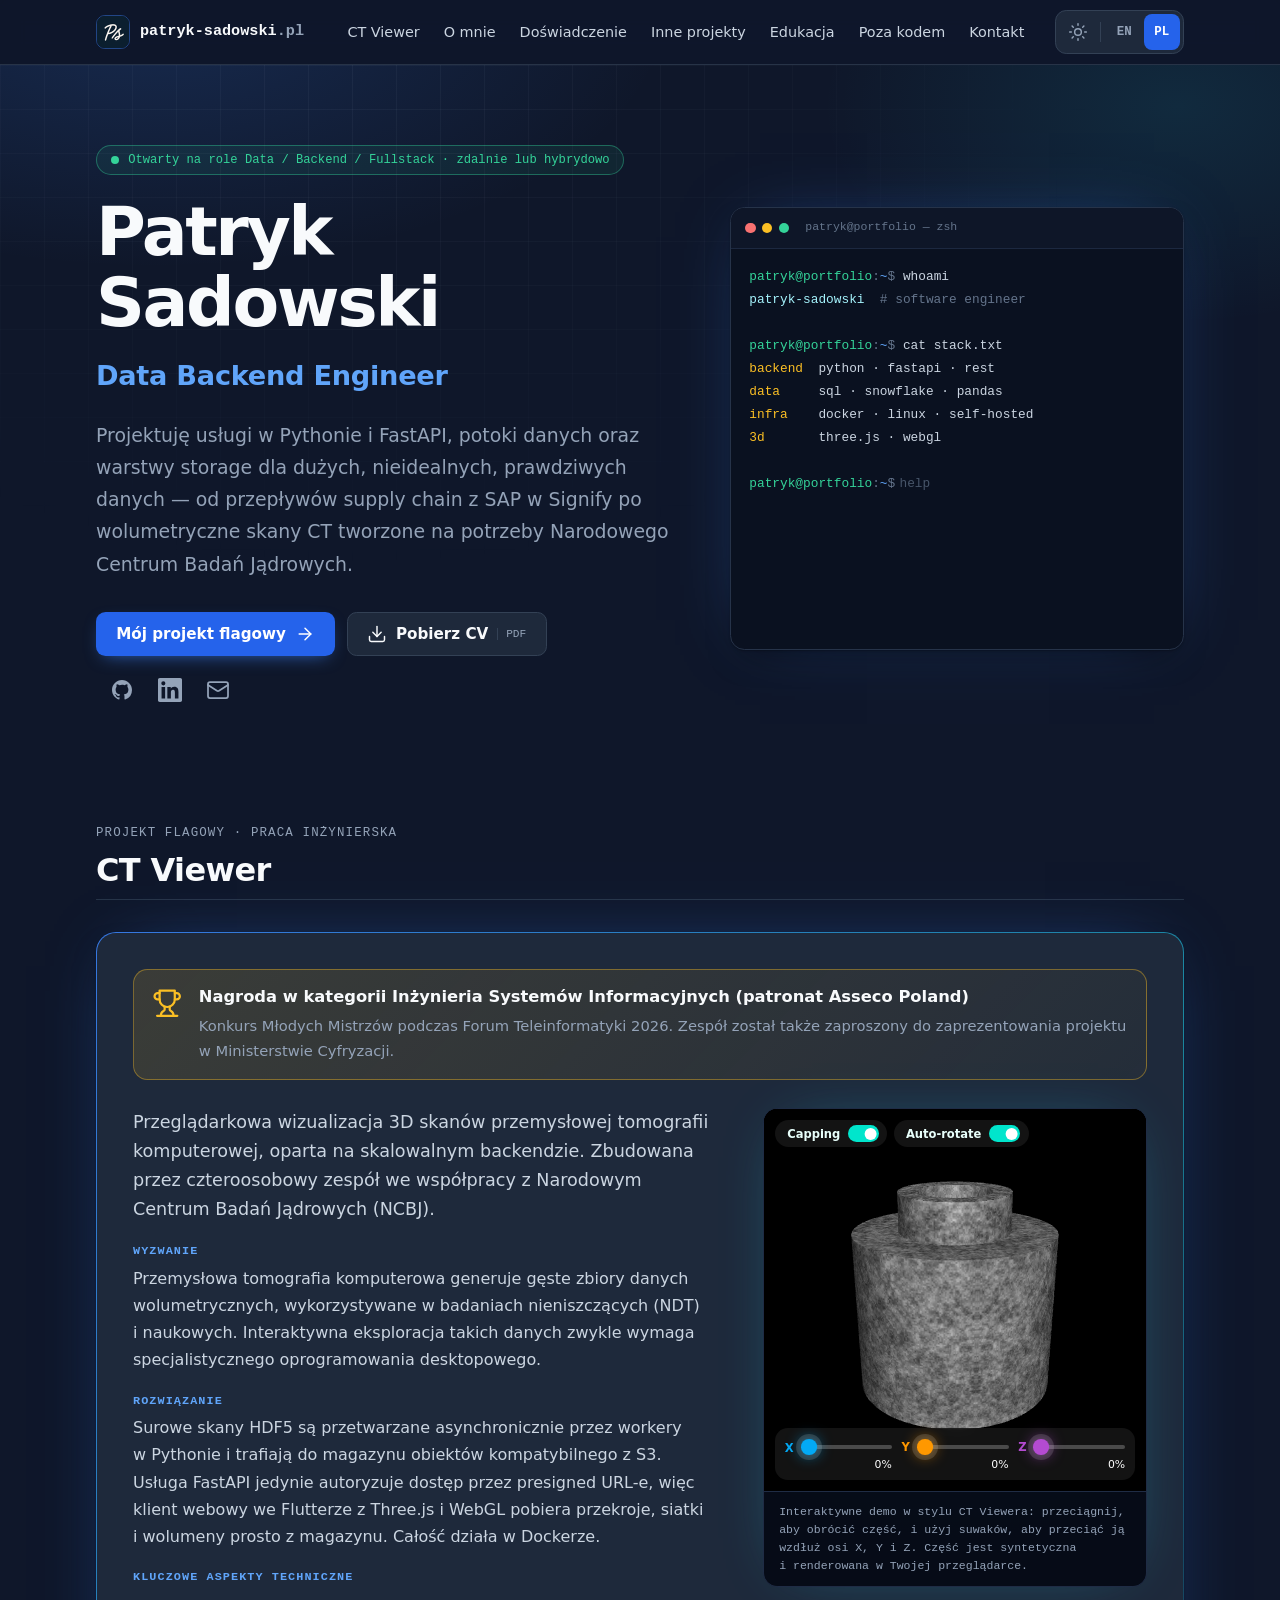
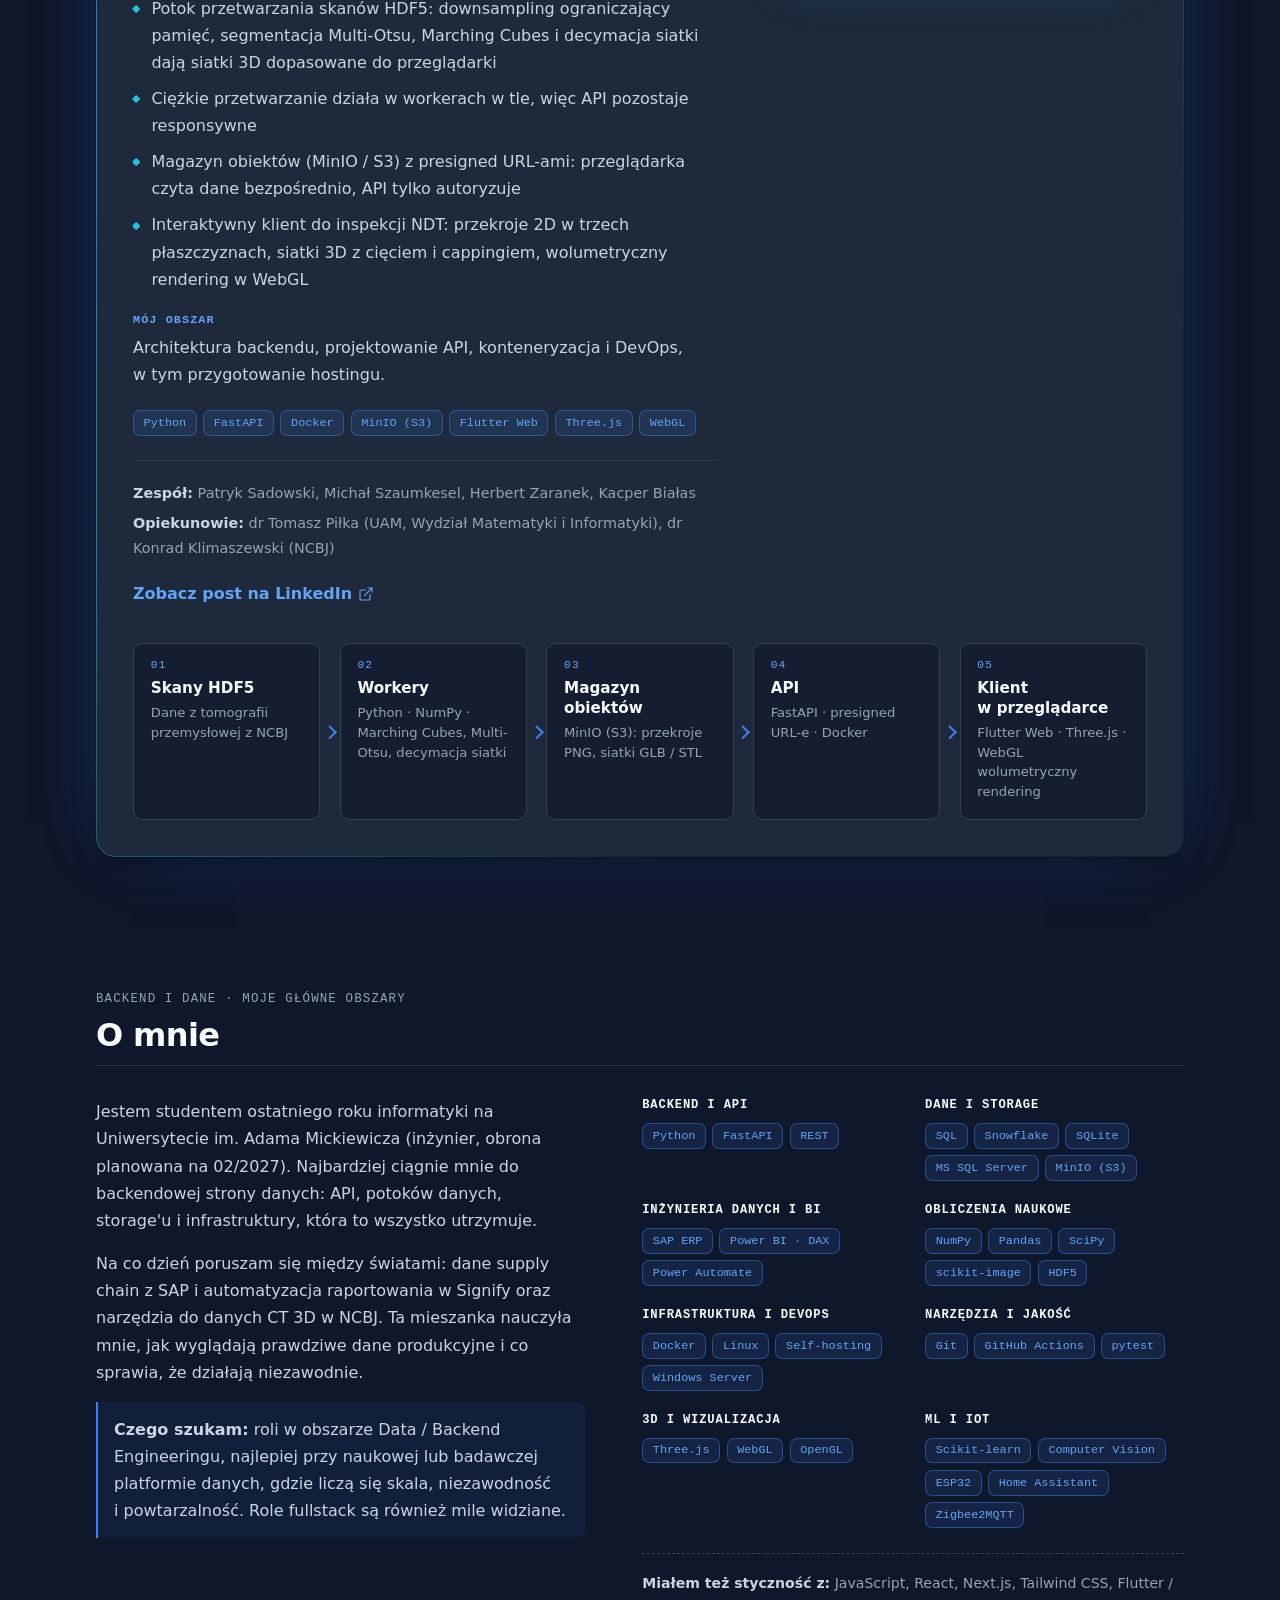
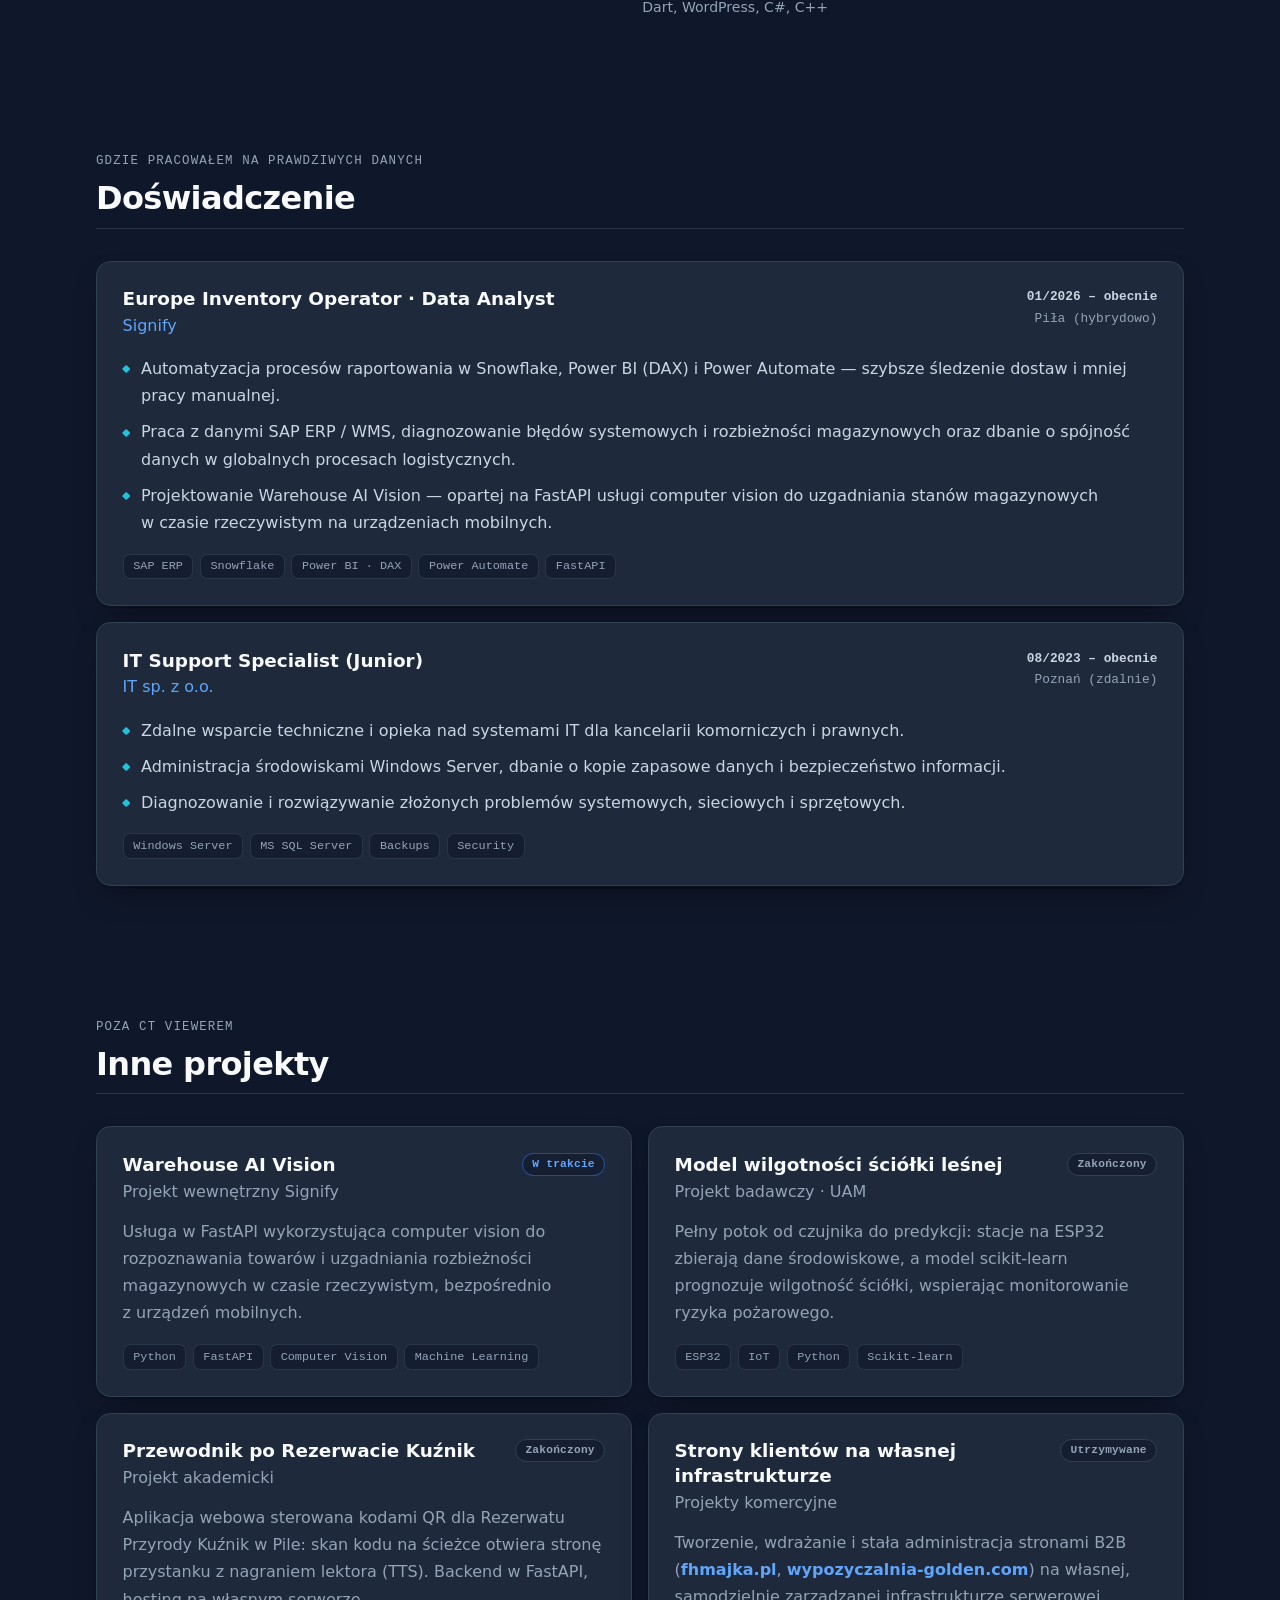
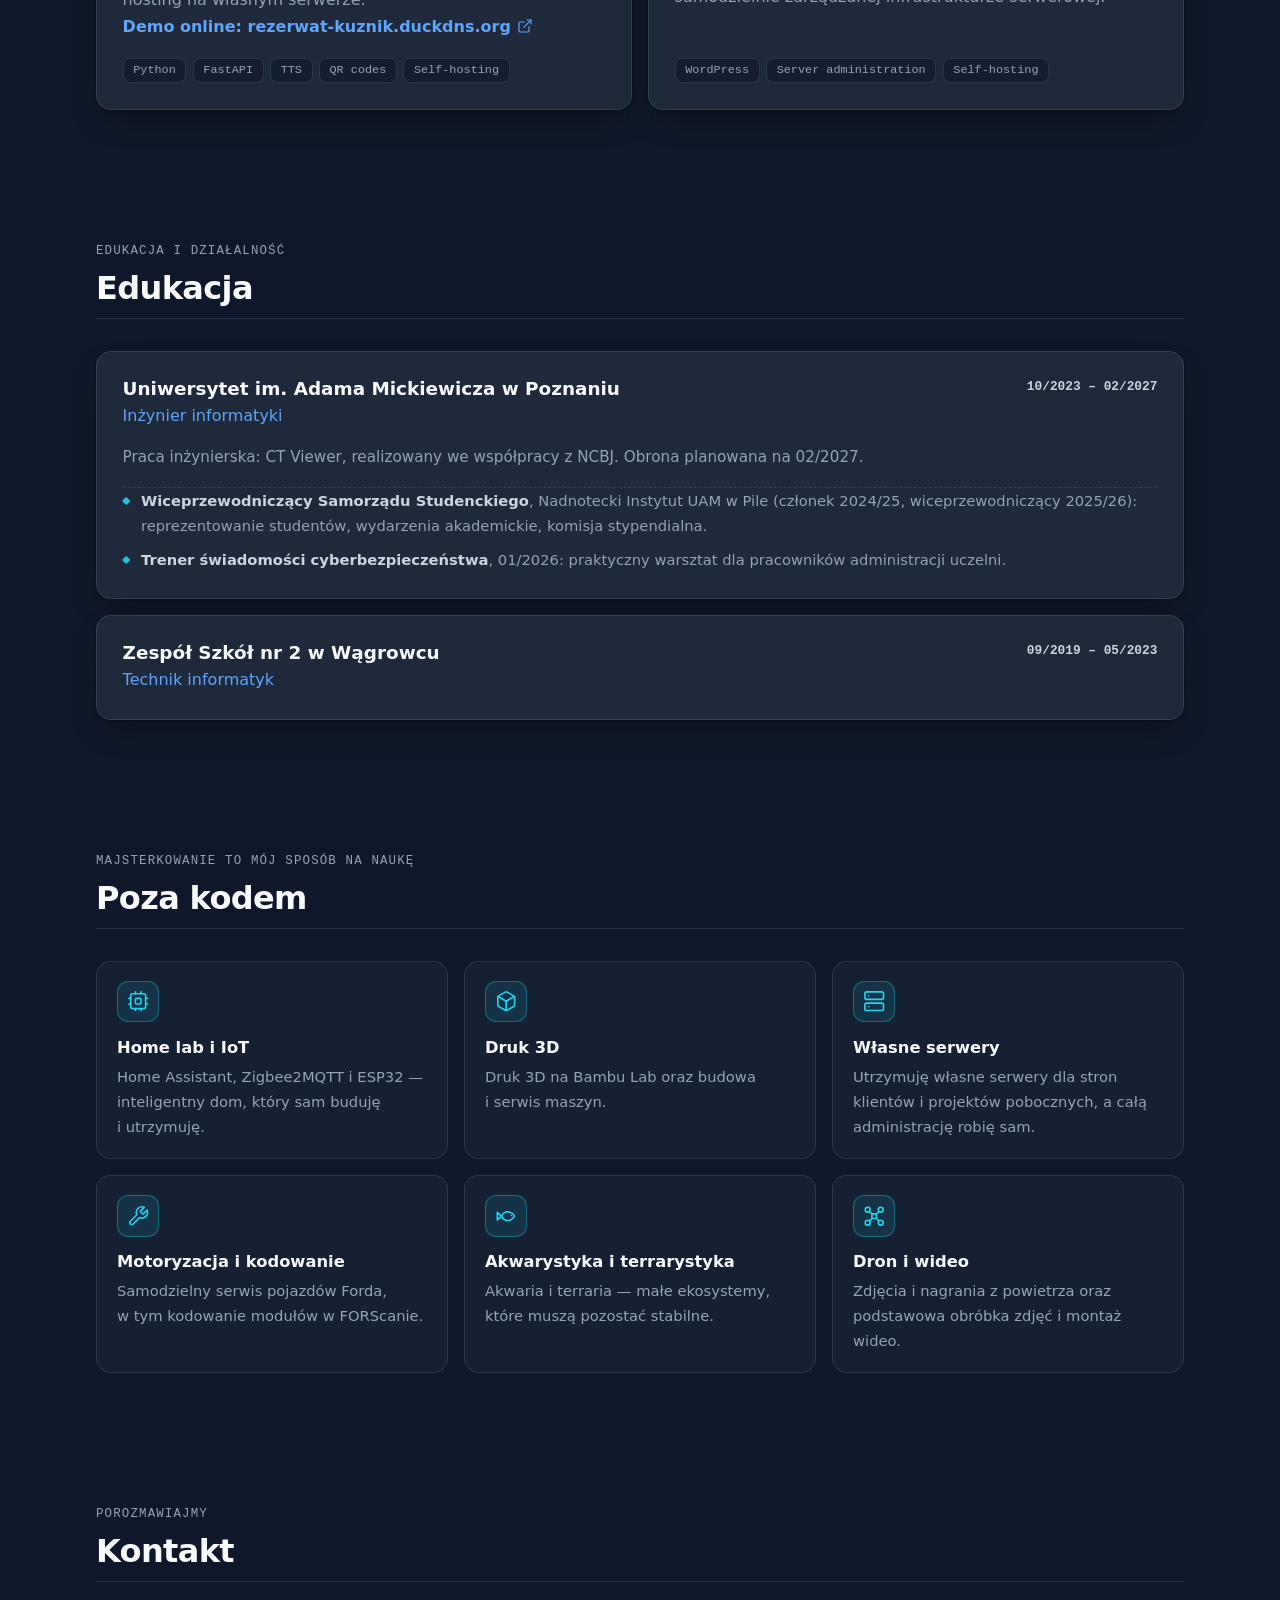
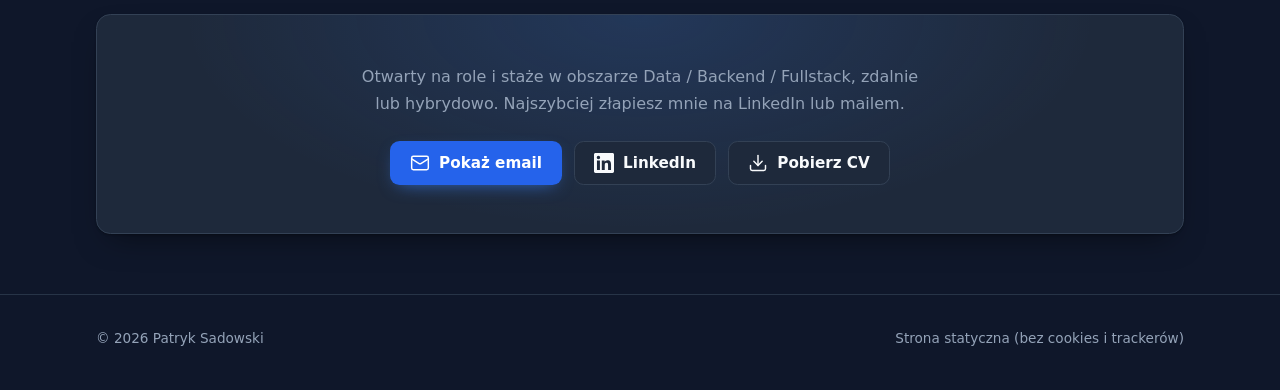
==== pl/index.html @ ebc1524a "feat: new portfolio design (static, bilingual EN/PL, CT Viewer widget) - Replace the Tailwind CDN ru" ====
<!DOCTYPE html>
<html lang="pl" data-theme="dark">
<head>
<meta charset="utf-8">
<meta name="viewport" content="width=device-width, initial-scale=1">
<meta http-equiv="Content-Security-Policy" content="default-src 'none'; script-src 'self' 'sha256-vzNChpN7fgs6Nb9nrFRE8UrZHQVcx/RDY3y6teQbNJo='; style-src 'self'; img-src 'self'; frame-src 'self'; font-src 'self'; connect-src 'self'; base-uri 'none'; form-action 'none'; object-src 'none'">
<title>Patryk Sadowski – Data Backend Engineer | Python, FastAPI, Docker</title>
<meta name="description" content="Data Backend Engineer: Python, FastAPI, SQL, Snowflake, Docker. Nagradzany CT Viewer z NCBJ. Informatyka (inż.) na UAM w Poznaniu.">
<meta name="author" content="Patryk Sadowski">
<meta name="robots" content="index,follow,max-image-preview:large">
<meta name="color-scheme" content="dark light">
<meta name="theme-color" content="#0f172a">
<link rel="canonical" href="https://patryk-sadowski.pl/pl/">
<link rel="alternate" hreflang="en" href="https://patryk-sadowski.pl/">
<link rel="alternate" hreflang="pl" href="https://patryk-sadowski.pl/pl/">
<link rel="alternate" hreflang="x-default" href="https://patryk-sadowski.pl/">
<link rel="icon" href="../favicon.ico" sizes="any">
<link rel="icon" type="image/png" sizes="192x192" href="../favicon.png">
<link rel="apple-touch-icon" href="../apple-touch-icon.png">
<meta property="og:type" content="website">
<meta property="og:site_name" content="Patryk Sadowski">
<meta property="og:url" content="https://patryk-sadowski.pl/pl/">
<meta property="og:title" content="Patryk Sadowski – Data Backend Engineer | Python, FastAPI, Docker">
<meta property="og:description" content="Data Backend Engineer: Python, FastAPI, SQL, Snowflake, Docker. Nagradzany CT Viewer z NCBJ. Informatyka (inż.) na UAM w Poznaniu.">
<meta property="og:image" content="https://patryk-sadowski.pl/og-image.jpg">
<meta property="og:image:width" content="1200">
<meta property="og:image:height" content="630">
<meta property="og:image:alt" content="Patryk Sadowski – Data Backend Engineer. Python, FastAPI, platformy danych.">
<meta property="og:locale" content="pl_PL">
<meta property="og:locale:alternate" content="en_US">
<meta name="twitter:card" content="summary_large_image">
<meta name="twitter:title" content="Patryk Sadowski – Data Backend Engineer | Python, FastAPI, Docker">
<meta name="twitter:description" content="Data Backend Engineer: Python, FastAPI, SQL, Snowflake, Docker. Nagradzany CT Viewer z NCBJ. Informatyka (inż.) na UAM w Poznaniu.">
<meta name="twitter:image" content="https://patryk-sadowski.pl/og-image.jpg">
<meta name="twitter:image:alt" content="Patryk Sadowski – Data Backend Engineer. Python, FastAPI, platformy danych.">
<meta name="google-site-verification" content="5T8QX271_nsJnuXS1gLs4J1vfpRcXBVwdDQiWvmuy5Y">
<link rel="stylesheet" href="../assets/css/site.css?v=fcd06376">
<script>(function () { var d = document.documentElement; d.classList.add('js'); var t = 'dark'; try { t = localStorage.getItem('portfolio-theme') === 'light' ? 'light' : 'dark'; } catch (e) {} d.setAttribute('data-theme', t); var m = document.querySelector('meta[name="theme-color"]'); if (m) m.setAttribute('content', t === 'light' ? '#f8fafc' : '#0f172a'); })();</script>
<script type="application/ld+json">{"@context":"https://schema.org","@graph":[{"@type":"WebSite","@id":"https://patryk-sadowski.pl/#website","url":"https://patryk-sadowski.pl/","name":"Patryk Sadowski","inLanguage":["en","pl"],"publisher":{"@id":"https://patryk-sadowski.pl/#person"}},{"@type":"ProfilePage","@id":"https://patryk-sadowski.pl/pl/#webpage","url":"https://patryk-sadowski.pl/pl/","name":"Patryk Sadowski – Data Backend Engineer | Python, FastAPI, Docker","description":"Data Backend Engineer: Python, FastAPI, SQL, Snowflake, Docker. Nagradzany CT Viewer z NCBJ. Informatyka (inż.) na UAM w Poznaniu.","inLanguage":"pl","dateModified":"2026-10-03","isPartOf":{"@id":"https://patryk-sadowski.pl/#website"},"about":{"@id":"https://patryk-sadowski.pl/#person"},"mainEntity":{"@id":"https://patryk-sadowski.pl/#person"}},{"@type":"Person","@id":"https://patryk-sadowski.pl/#person","name":"Patryk Sadowski","url":"https://patryk-sadowski.pl/","jobTitle":"Data Backend Engineer","description":"Student informatyki (inż., UAM Poznań) specjalizujący się w backendzie i inżynierii danych: Python, FastAPI, SQL, Snowflake, Docker oraz 3D/WebGL. Współautor CT Viewera — nagrodzonej platformy do przeglądarkowej wizualizacji skanów przemysłowej tomografii komputerowej, zbudowanej z Narodowym Centrum Badań Jądrowych (NCBJ).","address":{"@type":"PostalAddress","addressLocality":"Poznań","addressCountry":"PL"},"alumniOf":{"@type":"CollegeOrUniversity","name":"Adam Mickiewicz University in Poznań","sameAs":"https://amu.edu.pl/"},"worksFor":[{"@type":"Organization","name":"Signify","url":"https://www.signify.com/"},{"@type":"Organization","name":"IT sp. z o.o."}],"knowsAbout":["Backend development","Data engineering","Python","FastAPI","SQL","Snowflake","Docker","SAP ERP","Power BI","Three.js","WebGL","Industrial computed tomography","IoT"],"award":"Nagroda w kategorii Inżynieria Systemów Informacyjnych – Konkurs Młodych Mistrzów, Forum Teleinformatyki 2026 (patronat Asseco Poland)","sameAs":["https://github.com/SadowskiPatryk","https://www.linkedin.com/in/patryk-sadowski3"]},{"@type":"CreativeWork","@id":"https://patryk-sadowski.pl/#ct-viewer","name":"CT Viewer","description":"Przeglądarkowa wizualizacja 3D skanów przemysłowej tomografii komputerowej: workery w Pythonie, magazyn MinIO, presigned URL-e z FastAPI i klient Flutter Web z Three.js/WebGL. Zbudowany we współpracy z Narodowym Centrum Badań Jądrowych (NCBJ).","creator":{"@id":"https://patryk-sadowski.pl/#person"},"award":"Nagroda w kategorii Inżynieria Systemów Informacyjnych – Konkurs Młodych Mistrzów, Forum Teleinformatyki 2026 (patronat Asseco Poland)","inLanguage":"pl","keywords":"CT, computed tomography, volumetric rendering, WebGL, Three.js, Flutter, FastAPI, MinIO, Docker, NCBJ"}]}</script>
</head>
<body>
<svg class="sprite" aria-hidden="true" focusable="false" xmlns="http://www.w3.org/2000/svg">
<symbol id="i-trophy" viewBox="0 0 24 24"><path d="M6 9H4.5a2.5 2.5 0 0 1 0-5H6"/><path d="M18 9h1.5a2.5 2.5 0 0 0 0-5H18"/><path d="M4 22h16"/><path d="M10 14.66V17c0 .55-.47.98-.97 1.21C7.85 18.75 7 20.24 7 22"/><path d="M14 14.66V17c0 .55.47.98.97 1.21C16.15 18.75 17 20.24 17 22"/><path d="M18 2H6v7a6 6 0 0 0 12 0V2Z"/></symbol>
<symbol id="i-landmark" viewBox="0 0 24 24"><path d="M3 22h18"/><path d="M6 18v-7"/><path d="M10 18v-7"/><path d="M14 18v-7"/><path d="M18 18v-7"/><path d="M12 2 20 7H4Z"/></symbol>
<symbol id="i-atom" viewBox="0 0 24 24"><circle cx="12" cy="12" r="1"/><path d="M20.2 20.2c2.04-2.03.02-7.36-4.5-11.9-4.54-4.52-9.87-6.54-11.9-4.5-2.04 2.03-.02 7.36 4.5 11.9 4.54 4.52 9.87 6.54 11.9 4.5Z"/><path d="M15.7 15.7c4.52-4.54 6.54-9.87 4.5-11.9-2.03-2.04-7.36-.02-11.9 4.5-4.52 4.54-6.54 9.87-4.5 11.9 2.03 2.04 7.36.02 11.9-4.5Z"/></symbol>
<symbol id="i-file" viewBox="0 0 24 24"><path d="M14.5 2H6a2 2 0 0 0-2 2v16a2 2 0 0 0 2 2h12a2 2 0 0 0 2-2V7.5L14.5 2z"/><path d="M14 2v6h6"/><path d="M16 13H8"/><path d="M16 17H8"/><path d="M10 9H8"/></symbol>
<symbol id="i-mail" viewBox="0 0 24 24"><rect width="20" height="16" x="2" y="4" rx="2"/><path d="m22 7-8.97 5.7a1.94 1.94 0 0 1-2.06 0L2 7"/></symbol>
<symbol id="i-download" viewBox="0 0 24 24"><path d="M21 15v4a2 2 0 0 1-2 2H5a2 2 0 0 1-2-2v-4"/><path d="m7 10 5 5 5-5"/><path d="M12 15V3"/></symbol>
<symbol id="i-external" viewBox="0 0 24 24"><path d="M15 3h6v6"/><path d="M10 14 21 3"/><path d="M18 13v6a2 2 0 0 1-2 2H5a2 2 0 0 1-2-2V8a2 2 0 0 1 2-2h6"/></symbol>
<symbol id="i-arrow" viewBox="0 0 24 24"><path d="M5 12h14"/><path d="m12 5 7 7-7 7"/></symbol>
<symbol id="i-sun" viewBox="0 0 24 24"><circle cx="12" cy="12" r="4"/><path d="M12 2v2"/><path d="M12 20v2"/><path d="m4.93 4.93 1.41 1.41"/><path d="m17.66 17.66 1.41 1.41"/><path d="M2 12h2"/><path d="M20 12h2"/><path d="m6.34 17.66-1.41 1.41"/><path d="m19.07 4.93-1.41 1.41"/></symbol>
<symbol id="i-moon" viewBox="0 0 24 24"><path d="M12 3a6 6 0 0 0 9 9 9 9 0 1 1-9-9Z"/></symbol>
<symbol id="i-menu" viewBox="0 0 24 24"><path d="M4 6h16"/><path d="M4 12h16"/><path d="M4 18h16"/></symbol>
<symbol id="i-x" viewBox="0 0 24 24"><path d="M18 6 6 18"/><path d="m6 6 12 12"/></symbol>
<symbol id="i-copy" viewBox="0 0 24 24"><rect width="14" height="14" x="8" y="8" rx="2" ry="2"/><path d="M4 16c-1.1 0-2-.9-2-2V4c0-1.1.9-2 2-2h10c1.1 0 2 .9 2 2"/></symbol>
<symbol id="i-check-circle" viewBox="0 0 24 24"><circle cx="12" cy="12" r="10"/><path d="m9 12 2 2 4-4"/></symbol>
<symbol id="i-cpu" viewBox="0 0 24 24"><rect width="16" height="16" x="4" y="4" rx="2"/><rect width="6" height="6" x="9" y="9" rx="1"/><path d="M15 2v2"/><path d="M15 20v2"/><path d="M2 15h2"/><path d="M2 9h2"/><path d="M20 15h2"/><path d="M20 9h2"/><path d="M9 2v2"/><path d="M9 20v2"/></symbol>
<symbol id="i-server" viewBox="0 0 24 24"><rect width="20" height="8" x="2" y="2" rx="2"/><rect width="20" height="8" x="2" y="14" rx="2"/><path d="M6 6h.01"/><path d="M6 18h.01"/></symbol>
<symbol id="i-cube" viewBox="0 0 24 24"><path d="M21 8a2 2 0 0 0-1-1.73l-7-4a2 2 0 0 0-2 0l-7 4A2 2 0 0 0 3 8v8a2 2 0 0 0 1 1.73l7 4a2 2 0 0 0 2 0l7-4A2 2 0 0 0 21 16Z"/><path d="m3.3 7 8.7 5 8.7-5"/><path d="M12 22V12"/></symbol>
<symbol id="i-blocks" viewBox="0 0 24 24"><rect width="7" height="7" x="14" y="3" rx="1"/><path d="M10 21V8a1 1 0 0 0-1-1H4a1 1 0 0 0-1 1v12a1 1 0 0 0 1 1h12a1 1 0 0 0 1-1v-5a1 1 0 0 0-1-1H3"/></symbol>
<symbol id="i-wrench" viewBox="0 0 24 24"><path d="M14.7 6.3a1 1 0 0 0 0 1.4l1.6 1.6a1 1 0 0 0 1.4 0l3.77-3.77a6 6 0 0 1-7.94 7.94l-6.91 6.91a2.12 2.12 0 0 1-3-3l6.91-6.91a6 6 0 0 1 7.94-7.94l-3.76 3.76z"/></symbol>
<symbol id="i-fish" viewBox="0 0 24 24"><path d="M7 12c1.8-3.6 5.2-5.5 9-4.3 1.9.6 3.9 2.4 5 4.3-1.1 1.9-3.1 3.7-5 4.3-3.8 1.2-7.2-.7-9-4.3Z"/><path d="M7 12 2.5 8v8z"/><path d="M17.5 11.2h.01"/></symbol>
<symbol id="i-mountain" viewBox="0 0 24 24"><path d="m8 3 4 8 5-5 5 15H2L8 3z"/></symbol>
<symbol id="i-drone" viewBox="0 0 24 24"><circle cx="5" cy="5" r="2.6"/><circle cx="19" cy="5" r="2.6"/><circle cx="5" cy="19" r="2.6"/><circle cx="19" cy="19" r="2.6"/><path d="m7 7 3 3"/><path d="m17 7-3 3"/><path d="m7 17 3-3"/><path d="m17 17-3-3"/><rect x="9.5" y="9.5" width="5" height="5" rx="1.2"/></symbol>
<symbol id="i-github" viewBox="0 0 24 24"><path fill-rule="evenodd" clip-rule="evenodd" d="M12 2C6.477 2 2 6.484 2 12.017c0 4.425 2.865 8.18 6.839 9.504.5.092.682-.217.682-.483 0-.237-.008-.868-.013-1.703-2.782.605-3.369-1.343-3.369-1.343-.454-1.158-1.11-1.466-1.11-1.466-.908-.62.069-.608.069-.608 1.003.07 1.531 1.032 1.531 1.032.892 1.53 2.341 1.088 2.91.832.092-.647.35-1.088.636-1.338-2.22-.253-4.555-1.113-4.555-4.951 0-1.093.39-1.988 1.029-2.688-.103-.253-.446-1.272.098-2.65 0 0 .84-.27 2.75 1.026A9.564 9.564 0 0 1 12 6.844c.85.004 1.705.115 2.504.337 1.909-1.296 2.747-1.027 2.747-1.027.546 1.379.202 2.398.1 2.651.64.7 1.028 1.595 1.028 2.688 0 3.848-2.339 4.695-4.566 4.943.359.309.678.92.678 1.855 0 1.338-.012 2.419-.012 2.747 0 .268.18.58.688.482A10.019 10.019 0 0 0 22 12.017C22 6.484 17.522 2 12 2z"/></symbol>
<symbol id="i-linkedin" viewBox="0 0 24 24"><path d="M20.447 20.452h-3.554v-5.569c0-1.328-.027-3.037-1.852-3.037-1.853 0-2.136 1.445-2.136 2.939v5.667H9.351V9h3.414v1.561h.046c.477-.9 1.637-1.85 3.37-1.85 3.601 0 4.267 2.37 4.267 5.455v6.286zM5.337 7.433a2.062 2.062 0 0 1-2.063-2.065 2.064 2.064 0 1 1 2.063 2.065zm1.782 13.019H3.555V9h3.564v11.452zM22.225 0H1.771C.792 0 0 .774 0 1.729v20.542C0 23.227.792 24 1.771 24h20.451C23.2 24 24 23.227 24 22.271V1.729C24 .774 23.2 0 22.222 0h.003z"/></symbol>
</svg>
<a class="skip-link" href="#main">Przejdź do treści</a>
<header class="site-header">
<div class="container nav">
<a class="brand" href="#top" aria-label="Patryk Sadowski — wróć na górę">
<img class="brand__mark" src="../assets/img/ps-mark.png?v=82f9bd52" width="34" height="34" alt="">
<span class="brand__name" aria-hidden="true">patryk-sadowski<span>.pl</span></span>
</a>
<nav id="site-nav" class="nav__links" aria-label="Nawigacja główna">
<a href="#ct-viewer">CT Viewer</a>
<a href="#about">O&nbsp;mnie</a>
<a href="#experience">Doświadczenie</a>
<a href="#projects">Inne projekty</a>
<a href="#education">Edukacja</a>
<a href="#beyond">Poza kodem</a>
<a href="#contact">Kontakt</a>
</nav>
<div class="controls">
<button class="icon-btn" id="theme-toggle" type="button" aria-label="Przełącz motyw jasny / ciemny" title="Przełącz motyw">
<svg class="icon icon-sun" aria-hidden="true"><use href="#i-sun"/></svg>
<svg class="icon icon-moon" aria-hidden="true"><use href="#i-moon"/></svg>
</button>
<span class="divider" aria-hidden="true"></span>
<div class="lang" role="group" aria-label="Język">
<a href="../index.html" hreflang="en" lang="en">EN</a>
<a href="./index.html" hreflang="pl" lang="pl" aria-current="true">PL</a>
</div>
</div>
<button class="icon-btn nav-toggle" id="nav-toggle" type="button" aria-expanded="false" aria-controls="site-nav" aria-label="Otwórz menu">
<svg class="icon icon-menu" aria-hidden="true"><use href="#i-menu"/></svg>
<svg class="icon icon-close" aria-hidden="true"><use href="#i-x"/></svg>
</button>
</div>
</header>
<main id="main">
<section id="top" class="hero" aria-labelledby="hero-title">
<div class="container">
<div class="hero__grid">
<div>
<p class="status"><span class="dot" aria-hidden="true"></span>Otwarty na role Data / Backend / Fullstack · zdalnie lub hybrydowo</p>
<h1 id="hero-title">Patryk Sadowski</h1>
<p class="hero__role">Data Backend Engineer</p>
<p class="hero__lead">Projektuję usługi w&nbsp;Pythonie i&nbsp;FastAPI, potoki danych oraz warstwy storage dla dużych, nieidealnych, prawdziwych danych — od przepływów supply chain z&nbsp;SAP w&nbsp;Signify po wolumetryczne skany CT tworzone na potrzeby Narodowego Centrum Badań Jądrowych.</p>
<div class="hero__actions">
<a class="btn btn--primary" href="#ct-viewer">Mój projekt flagowy<svg class="icon" aria-hidden="true"><use href="#i-arrow"/></svg></a>
<a class="btn btn--ghost" href="../Patryk_Sadowski_CV.pdf" target="_blank" rel="noopener"><svg class="icon" aria-hidden="true"><use href="#i-download"/></svg>Pobierz CV<span class="btn__meta">PDF</span></a>
<div class="socials">
<a href="https://github.com/SadowskiPatryk" target="_blank" rel="noopener noreferrer" aria-label="GitHub"><svg class="icon icon--fill" aria-hidden="true"><use href="#i-github"/></svg></a>
<a href="https://www.linkedin.com/in/patryk-sadowski3" target="_blank" rel="noopener noreferrer" aria-label="LinkedIn"><svg class="icon icon--fill" aria-hidden="true"><use href="#i-linkedin"/></svg></a>
<a href="#contact" data-open-contact aria-label="Pokaż adres email"><svg class="icon" aria-hidden="true"><use href="#i-mail"/></svg></a>
</div>
</div>
</div>
<div class="terminal" id="terminal" role="group" aria-label="Interaktywny terminal. Wpisz help.">
<div class="terminal__bar"><button type="button" class="tdot tdot--close" aria-label="Zamknij terminal"></button><button type="button" class="tdot tdot--min" aria-label="Zwiń terminal" aria-expanded="true"></button><button type="button" class="tdot tdot--max" aria-label="Powiększ terminal"></button><span>patryk@portfolio — zsh</span></div>
<div class="terminal__body">
<div><span class="t-prompt">patryk@portfolio</span><span class="t-dim">:</span><span class="t-path">~</span><span class="t-dim">$</span> whoami</div>
<div><span class="t-val">patryk-sadowski</span>  <span class="t-dim"># software engineer</span></div>
<div> </div>
<div><span class="t-prompt">patryk@portfolio</span><span class="t-dim">:</span><span class="t-path">~</span><span class="t-dim">$</span> cat stack.txt</div>
<div><span class="t-key">backend</span>  python · fastapi · rest</div>
<div><span class="t-key">data</span>     sql · snowflake · pandas</div>
<div><span class="t-key">infra</span>    docker · linux · self-hosted</div>
<div><span class="t-key">3d</span>       three.js · webgl</div>
<div> </div>
<div class="t-log" id="t-log" aria-live="polite"></div>
<form class="t-line" id="t-form" autocomplete="off" data-unknown="nie znaleziono polecenia" data-hint="wpisz 'help', aby zobaczyć listę poleceń" data-help="dostępne: help, whoami, fastfetch, ls, cat &lt;plik&gt;, clear" data-sudo="patryk nie występuje w&nbsp;pliku sudoers. Ten incydent zostanie zgłoszony.">
<label for="t-input"><span class="t-prompt">patryk@portfolio</span><span class="t-dim">:</span><span class="t-path">~</span><span class="t-dim">$</span></label>
<input id="t-input" type="text" spellcheck="false" autocapitalize="off" autocorrect="off" aria-label="Polecenie terminala" placeholder="help">
</form>
</div>
</div>
</div>
</div>
</section>
<section id="ct-viewer" class="section" aria-labelledby="ct-title">
<div class="container">
<div class="section-head">
<p class="eyebrow">Projekt flagowy · Praca inżynierska</p>
<h2 id="ct-title">CT Viewer</h2>
</div>
<article class="ct-card reveal">
<div class="award">
<svg class="icon" aria-hidden="true"><use href="#i-trophy"/></svg>
<div>
<strong>Nagroda w&nbsp;kategorii Inżynieria Systemów Informacyjnych (patronat Asseco Poland)</strong>
<p>Konkurs Młodych Mistrzów podczas Forum Teleinformatyki 2026. Zespół został także zaproszony do zaprezentowania projektu w&nbsp;Ministerstwie Cyfryzacji.</p>
</div>
</div>
<div class="ct-grid">
<div>
<p class="ct-lead">Przeglądarkowa wizualizacja 3D skanów przemysłowej tomografii komputerowej, oparta na skalowalnym backendzie. Zbudowana przez czteroosobowy zespół we współpracy z&nbsp;Narodowym Centrum Badań Jądrowych (NCBJ).</p>
<dl class="facts">
<dt>Wyzwanie</dt>
<dd>Przemysłowa tomografia komputerowa generuje gęste zbiory danych wolumetrycznych, wykorzystywane w&nbsp;badaniach nieniszczących (NDT) i&nbsp;naukowych. Interaktywna eksploracja takich danych zwykle wymaga specjalistycznego oprogramowania desktopowego.</dd>
<dt>Rozwiązanie</dt>
<dd>Surowe skany HDF5 są przetwarzane asynchronicznie przez workery w&nbsp;Pythonie i&nbsp;trafiają do magazynu obiektów kompatybilnego z&nbsp;S3. Usługa FastAPI jedynie autoryzuje dostęp przez presigned URL-e, więc klient webowy we Flutterze z&nbsp;Three.js i&nbsp;WebGL pobiera przekroje, siatki i&nbsp;wolumeny prosto z&nbsp;magazynu. Całość działa w&nbsp;Dockerze.</dd>
<dt>Kluczowe aspekty techniczne</dt>
<dd>
<ul class="bullets" role="list">
<li>Potok przetwarzania skanów HDF5: downsampling ograniczający pamięć, segmentacja Multi-Otsu, Marching Cubes i&nbsp;decymacja siatki dają siatki 3D dopasowane do przeglądarki</li>
<li>Ciężkie przetwarzanie działa w&nbsp;workerach w&nbsp;tle, więc API pozostaje responsywne</li>
<li>Magazyn obiektów (MinIO / S3) z&nbsp;presigned URL-ami: przeglądarka czyta dane bezpośrednio, API tylko autoryzuje</li>
<li>Interaktywny klient do inspekcji NDT: przekroje 2D w&nbsp;trzech płaszczyznach, siatki 3D z&nbsp;cięciem i&nbsp;cappingiem, wolumetryczny rendering w&nbsp;WebGL</li>
</ul>
</dd>
<dt>Mój obszar</dt>
<dd>Architektura backendu, projektowanie API, konteneryzacja i&nbsp;DevOps, w&nbsp;tym przygotowanie hostingu.</dd>
</dl>
<ul class="chips" role="list" aria-label="Technologie">
<li class="chip">Python</li>
<li class="chip">FastAPI</li>
<li class="chip">Docker</li>
<li class="chip">MinIO (S3)</li>
<li class="chip">Flutter Web</li>
<li class="chip">Three.js</li>
<li class="chip">WebGL</li>
</ul>
<div class="credits">
<p><strong>Zespół:</strong> Patryk Sadowski, Michał Szaumkesel, Herbert Zaranek, Kacper Białas</p>
<p><strong>Opiekunowie:</strong> dr Tomasz Piłka (UAM, Wydział Matematyki i&nbsp;Informatyki), dr Konrad Klimaszewski (NCBJ)</p>
</div>
<div class="ct-links">
<a class="link-arrow" href="https://www.linkedin.com/feed/update/urn:li:activity:7511096943398486017/" target="_blank" rel="noopener noreferrer">Zobacz post na LinkedIn<svg class="icon" aria-hidden="true"><use href="#i-external"/></svg></a>
</div>
</div>
<figure class="viz">
<iframe src="../viewer/index.html" title="Interaktywne demo CT Viewera: siatka 3D z&nbsp;płaszczyznami cięcia i&nbsp;cappingiem" loading="lazy"></iframe>
<figcaption>Interaktywne demo w&nbsp;stylu CT Viewera: przeciągnij, aby obrócić część, i&nbsp;użyj suwaków, aby przeciąć ją wzdłuż osi X, Y i&nbsp;Z. Część jest syntetyczna i&nbsp;renderowana w&nbsp;Twojej przeglądarce.</figcaption>
</figure>
</div>
<ol class="pipeline" role="list" aria-label="Architektura CT Viewera">
<li><strong>Skany HDF5</strong><span>Dane z&nbsp;tomografii przemysłowej z&nbsp;NCBJ</span></li>
<li><strong>Workery</strong><span>Python · NumPy · Marching Cubes, Multi-Otsu, decymacja siatki</span></li>
<li><strong>Magazyn obiektów</strong><span>MinIO (S3): przekroje PNG, siatki GLB / STL</span></li>
<li><strong>API</strong><span>FastAPI · presigned URL-e · Docker</span></li>
<li><strong>Klient w&nbsp;przeglądarce</strong><span>Flutter Web · Three.js · WebGL<br>wolumetryczny rendering</span></li>
</ol>
</article>
</div>
</section>
<section id="about" class="section" aria-labelledby="about-title">
<div class="container">
<div class="section-head">
<p class="eyebrow">Backend i&nbsp;dane · moje główne obszary</p>
<h2 id="about-title">O&nbsp;mnie</h2>
</div>
<div class="about-grid">
<div class="prose">
<p>Jestem studentem ostatniego roku informatyki na Uniwersytecie im. Adama Mickiewicza (inżynier, obrona planowana na 02/2027). Najbardziej ciągnie mnie do backendowej strony danych: API, potoków danych, storage'u&nbsp;i&nbsp;infrastruktury, która to wszystko utrzymuje.</p>
<p>Na co dzień poruszam się między światami: dane supply chain z&nbsp;SAP i&nbsp;automatyzacja raportowania w&nbsp;Signify oraz narzędzia do danych CT 3D w&nbsp;NCBJ. Ta mieszanka nauczyła mnie, jak wyglądają prawdziwe dane produkcyjne i&nbsp;co sprawia, że działają niezawodnie.</p>
<p><strong>Czego szukam:</strong> roli w&nbsp;obszarze Data / Backend Engineeringu, najlepiej przy naukowej lub badawczej platformie danych, gdzie liczą się skala, niezawodność i&nbsp;powtarzalność. Role fullstack są również mile widziane.</p>
</div>
<div>
<div class="stack">
<div>
<h3>Backend i&nbsp;API</h3>
<ul class="chips" role="list"><li class="chip">Python</li><li class="chip">FastAPI</li><li class="chip">REST</li></ul>
</div>
<div>
<h3>Dane i&nbsp;storage</h3>
<ul class="chips" role="list"><li class="chip">SQL</li><li class="chip">Snowflake</li><li class="chip">SQLite</li><li class="chip">MS SQL Server</li><li class="chip">MinIO (S3)</li></ul>
</div>
<div>
<h3>Inżynieria danych i&nbsp;BI</h3>
<ul class="chips" role="list"><li class="chip">SAP ERP</li><li class="chip">Power BI · DAX</li><li class="chip">Power Automate</li></ul>
</div>
<div>
<h3>Obliczenia naukowe</h3>
<ul class="chips" role="list"><li class="chip">NumPy</li><li class="chip">Pandas</li><li class="chip">SciPy</li><li class="chip">scikit-image</li><li class="chip">HDF5</li></ul>
</div>
<div>
<h3>Infrastruktura i&nbsp;DevOps</h3>
<ul class="chips" role="list"><li class="chip">Docker</li><li class="chip">Linux</li><li class="chip">Self-hosting</li><li class="chip">Windows Server</li></ul>
</div>
<div>
<h3>Narzędzia i&nbsp;jakość</h3>
<ul class="chips" role="list"><li class="chip">Git</li><li class="chip">GitHub Actions</li><li class="chip">pytest</li></ul>
</div>
<div>
<h3>3D i&nbsp;wizualizacja</h3>
<ul class="chips" role="list"><li class="chip">Three.js</li><li class="chip">WebGL</li><li class="chip">OpenGL</li></ul>
</div>
<div>
<h3>ML i&nbsp;IoT</h3>
<ul class="chips" role="list"><li class="chip">Scikit-learn</li><li class="chip">Computer Vision</li><li class="chip">ESP32</li><li class="chip">Home Assistant</li><li class="chip">Zigbee2MQTT</li></ul>
</div>
</div>
<p class="also"><strong>Miałem też styczność z:</strong> JavaScript, React, Next.js, Tailwind CSS, Flutter / Dart, WordPress, C#, C++</p>
</div>
</div>
</div>
</section>
<section id="experience" class="section" aria-labelledby="experience-title">
<div class="container">
<div class="section-head">
<p class="eyebrow">Gdzie pracowałem na prawdziwych danych</p>
<h2 id="experience-title">Doświadczenie</h2>
</div>
<div class="stack-list">
<article class="card reveal">
<div class="card__head">
<div>
<h3 class="card__title">Europe Inventory Operator · Data Analyst</h3>
<p class="card__org">Signify</p>
</div>
<div class="card__side"><strong>01/2026 – obecnie</strong><span>Piła (hybrydowo)</span></div>
</div>
<ul class="bullets" role="list">
<li>Automatyzacja procesów raportowania w&nbsp;Snowflake, Power BI (DAX) i&nbsp;Power Automate — szybsze śledzenie dostaw i&nbsp;mniej pracy manualnej.</li>
<li>Praca z&nbsp;danymi SAP ERP / WMS, diagnozowanie błędów systemowych i&nbsp;rozbieżności magazynowych oraz dbanie o&nbsp;spójność danych w&nbsp;globalnych procesach logistycznych.</li>
<li>Projektowanie Warehouse AI Vision — opartej na FastAPI usługi computer vision do uzgadniania stanów magazynowych w&nbsp;czasie rzeczywistym na urządzeniach mobilnych.</li>
</ul>
<ul class="chips" role="list"><li class="chip">SAP ERP</li><li class="chip">Snowflake</li><li class="chip">Power BI · DAX</li><li class="chip">Power Automate</li><li class="chip">FastAPI</li></ul>
</article>
<article class="card reveal">
<div class="card__head">
<div>
<h3 class="card__title">IT Support Specialist (Junior)</h3>
<p class="card__org">IT sp. z o.o.</p>
</div>
<div class="card__side"><strong>08/2023 – obecnie</strong><span>Poznań (zdalnie)</span></div>
</div>
<ul class="bullets" role="list">
<li>Zdalne wsparcie techniczne i&nbsp;opieka nad systemami IT dla kancelarii komorniczych i&nbsp;prawnych.</li>
<li>Administracja środowiskami Windows Server, dbanie o&nbsp;kopie zapasowe danych i&nbsp;bezpieczeństwo informacji.</li>
<li>Diagnozowanie i&nbsp;rozwiązywanie złożonych problemów systemowych, sieciowych i&nbsp;sprzętowych.</li>
</ul>
<ul class="chips" role="list"><li class="chip">Windows Server</li><li class="chip">MS SQL Server</li><li class="chip">Backups</li><li class="chip">Security</li></ul>
</article>
</div>
</div>
</section>
<section id="projects" class="section" aria-labelledby="projects-title">
<div class="container">
<div class="section-head">
<p class="eyebrow">Poza CT Viewerem</p>
<h2 id="projects-title">Inne projekty</h2>
</div>
<div class="grid-2">
<article class="card card--project reveal">
<div class="card__head">
<div>
<h3 class="card__title">Warehouse AI Vision</h3>
<p class="card__org">Projekt wewnętrzny Signify</p>
</div>
<div class="card__side"><span class="badge badge--wip">W&nbsp;trakcie</span></div>
</div>
<p>Usługa w&nbsp;FastAPI wykorzystująca computer vision do rozpoznawania towarów i&nbsp;uzgadniania rozbieżności magazynowych w&nbsp;czasie rzeczywistym, bezpośrednio z&nbsp;urządzeń mobilnych.</p>
<ul class="chips" role="list"><li class="chip">Python</li><li class="chip">FastAPI</li><li class="chip">Computer Vision</li><li class="chip">Machine Learning</li></ul>
</article>
<article class="card card--project reveal">
<div class="card__head">
<div>
<h3 class="card__title">Model wilgotności ściółki leśnej</h3>
<p class="card__org">Projekt badawczy · UAM</p>
</div>
<div class="card__side"><span class="badge">Zakończony</span></div>
</div>
<p>Pełny potok od czujnika do predykcji: stacje na ESP32 zbierają dane środowiskowe, a&nbsp;model scikit-learn prognozuje wilgotność ściółki, wspierając monitorowanie ryzyka pożarowego.</p>
<ul class="chips" role="list"><li class="chip">ESP32</li><li class="chip">IoT</li><li class="chip">Python</li><li class="chip">Scikit-learn</li></ul>
</article>
<article class="card card--project reveal">
<div class="card__head">
<div>
<h3 class="card__title">Przewodnik po Rezerwacie Kuźnik</h3>
<p class="card__org">Projekt akademicki</p>
</div>
<div class="card__side"><span class="badge">Zakończony</span></div>
</div>
<p>Aplikacja webowa sterowana kodami QR dla Rezerwatu Przyrody Kuźnik w&nbsp;Pile: skan kodu na ścieżce otwiera stronę przystanku z&nbsp;nagraniem lektora (TTS). Backend w&nbsp;FastAPI, hosting na własnym serwerze.</p>
<p><a class="link-arrow" href="https://rezerwat-kuznik.duckdns.org/" target="_blank" rel="noopener noreferrer">Demo online: rezerwat-kuznik.duckdns.org<svg class="icon" aria-hidden="true"><use href="#i-external"/></svg></a></p>
<ul class="chips" role="list"><li class="chip">Python</li><li class="chip">FastAPI</li><li class="chip">TTS</li><li class="chip">QR codes</li><li class="chip">Self-hosting</li></ul>
</article>
<article class="card card--project reveal">
<div class="card__head">
<div>
<h3 class="card__title">Strony klientów na własnej infrastrukturze</h3>
<p class="card__org">Projekty komercyjne</p>
</div>
<div class="card__side"><span class="badge">Utrzymywane</span></div>
</div>
<p>Tworzenie, wdrażanie i&nbsp;stała administracja stronami B2B (<a href="https://fhmajka.pl" target="_blank" rel="noopener noreferrer">fhmajka.pl</a>, <a href="https://wypozyczalnia-golden.com" target="_blank" rel="noopener noreferrer">wypozyczalnia-golden.com</a>) na własnej, samodzielnie zarządzanej infrastrukturze serwerowej.</p>
<ul class="chips" role="list"><li class="chip">WordPress</li><li class="chip">Server administration</li><li class="chip">Self-hosting</li></ul>
</article>
</div>
</div>
</section>
<section id="education" class="section" aria-labelledby="education-title">
<div class="container">
<div class="section-head">
<p class="eyebrow">Edukacja i&nbsp;działalność</p>
<h2 id="education-title">Edukacja</h2>
</div>
<div class="stack-list">
<article class="card reveal">
<div class="card__head">
<div>
<h3 class="card__title">Uniwersytet im. Adama Mickiewicza w&nbsp;Poznaniu</h3>
<p class="card__org">Inżynier informatyki</p>
</div>
<div class="card__side"><strong>10/2023 – 02/2027</strong></div>
</div>
<p class="card__note">Praca inżynierska: CT Viewer, realizowany we współpracy z&nbsp;NCBJ. Obrona planowana na 02/2027.</p>
<ul class="bullets bullets--sub" role="list">
<li><strong>Wiceprzewodniczący Samorządu Studenckiego</strong>, Nadnotecki Instytut UAM w&nbsp;Pile (członek 2024/25, wiceprzewodniczący 2025/26): reprezentowanie studentów, wydarzenia akademickie, komisja stypendialna.</li>
<li><strong>Trener świadomości cyberbezpieczeństwa</strong>, 01/2026: praktyczny warsztat dla pracowników administracji uczelni.</li>
</ul>
</article>
<article class="card reveal">
<div class="card__head">
<div>
<h3 class="card__title">Zespół Szkół nr 2 w&nbsp;Wągrowcu</h3>
<p class="card__org">Technik informatyk</p>
</div>
<div class="card__side"><strong>09/2019 – 05/2023</strong></div>
</div>
</article>
</div>
</div>
</section>
<section id="beyond" class="section" aria-labelledby="beyond-title">
<div class="container">
<div class="section-head">
<p class="eyebrow">Majsterkowanie to mój sposób na naukę</p>
<h2 id="beyond-title">Poza kodem</h2>
</div>
<ul class="tiles" role="list">
<li class="tile reveal">
<span class="tile__icon" aria-hidden="true"><svg class="icon"><use href="#i-cpu"/></svg></span>
<h3>Home lab i&nbsp;IoT</h3>
<p>Home Assistant, Zigbee2MQTT i&nbsp;ESP32 — inteligentny dom, który sam buduję i&nbsp;utrzymuję.</p>
</li>
<li class="tile reveal">
<span class="tile__icon" aria-hidden="true"><svg class="icon"><use href="#i-cube"/></svg></span>
<h3>Druk 3D</h3>
<p>Druk 3D na Bambu Lab oraz budowa i&nbsp;serwis maszyn.</p>
</li>
<li class="tile reveal">
<span class="tile__icon" aria-hidden="true"><svg class="icon"><use href="#i-server"/></svg></span>
<h3>Własne serwery</h3>
<p>Utrzymuję własne serwery dla stron klientów i&nbsp;projektów pobocznych, a&nbsp;całą administrację robię sam.</p>
</li>
<li class="tile reveal">
<span class="tile__icon" aria-hidden="true"><svg class="icon"><use href="#i-wrench"/></svg></span>
<h3>Motoryzacja i&nbsp;kodowanie</h3>
<p>Samodzielny serwis pojazdów Forda, w&nbsp;tym kodowanie modułów w&nbsp;FORScanie.</p>
</li>
<li class="tile reveal">
<span class="tile__icon" aria-hidden="true"><svg class="icon"><use href="#i-fish"/></svg></span>
<h3>Akwarystyka i&nbsp;terrarystyka</h3>
<p>Akwaria i&nbsp;terraria — małe ekosystemy, które muszą pozostać stabilne.</p>
</li>
<li class="tile reveal">
<span class="tile__icon" aria-hidden="true"><svg class="icon"><use href="#i-drone"/></svg></span>
<h3>Dron i&nbsp;wideo</h3>
<p>Zdjęcia i&nbsp;nagrania z&nbsp;powietrza oraz podstawowa obróbka zdjęć i&nbsp;montaż wideo.</p>
</li>
</ul>
</div>
</section>
<section id="contact" class="section" aria-labelledby="contact-title">
<div class="container">
<div class="section-head">
<p class="eyebrow">Porozmawiajmy</p>
<h2 id="contact-title">Kontakt</h2>
</div>
<div class="card contact reveal">
<p>Otwarty na role i&nbsp;staże w&nbsp;obszarze Data / Backend / Fullstack, zdalnie lub hybrydowo. Najszybciej złapiesz mnie na LinkedIn lub mailem.</p>
<div class="contact__actions">
<button class="btn btn--primary" type="button" data-open-contact><svg class="icon" aria-hidden="true"><use href="#i-mail"/></svg>Pokaż email</button>
<a class="btn btn--ghost" href="https://www.linkedin.com/in/patryk-sadowski3" target="_blank" rel="noopener noreferrer"><svg class="icon icon--fill" aria-hidden="true"><use href="#i-linkedin"/></svg>LinkedIn</a>
<a class="btn btn--ghost" href="../Patryk_Sadowski_CV.pdf" target="_blank" rel="noopener"><svg class="icon" aria-hidden="true"><use href="#i-download"/></svg>Pobierz CV</a>
</div>
</div>
</div>
</section>
</main>
<footer class="site-footer">
<div class="container">
<p>&copy; <span id="current-year">2026</span> Patryk Sadowski</p>
<p>Strona statyczna (bez cookies i&nbsp;trackerów)</p>
</div>
</footer>
<dialog id="contact-dialog" class="dialog" aria-labelledby="dialog-title">
<div class="dialog__body">
<button class="icon-btn dialog__close" type="button" data-close-dialog aria-label="Zamknij"><svg class="icon" aria-hidden="true"><use href="#i-x"/></svg></button>
<h2 id="dialog-title">Szybka weryfikacja</h2>
<form id="captcha-form" novalidate autocomplete="off">
<p>Rozwiąż, aby odkryć mój adres email:</p>
<div class="captcha">
<label class="captcha__q" for="captcha-input" id="captcha-question"></label>
<input id="captcha-input" type="text" inputmode="numeric" pattern="[0-9]*" maxlength="3" placeholder="?" required>
</div>
<p class="form-error" id="captcha-error" role="alert" hidden>Niepoprawnie — spróbuj ponownie.</p>
<button class="btn btn--primary" type="submit">Pokaż email</button>
</form>
<div class="email-out" id="email-out" hidden>
<svg class="icon" aria-hidden="true"><use href="#i-check-circle"/></svg>
<p>Zweryfikowano. Oto mój email:</p>
<a id="revealed-email"></a>
<button class="btn btn--ghost" type="button" id="copy-email" data-copied="Skopiowano"><svg class="icon" aria-hidden="true"><use href="#i-copy"/></svg><span>Kopiuj</span></button>
</div>
</div>
</dialog>
<script src="../assets/js/site.js?v=60334a68" defer></script>
</body>
</html>
---- assets/css/site.css ----
/* ==========================================================================
   patryk-sadowski.pl — site.css
   Plain modern CSS: no build step, no framework, no third-party requests.

   1  Tokens (dark default, light via [data-theme="light"])
   2  Base
   3  Layout
   4  Components (buttons, chips, cards, badges, icons)
   5  Page sections (header, hero, CT Viewer, stack, experience, ...)
   6  Dialog (email reveal)
   7  Motion
   ========================================================================== */

/* 1 · TOKENS --------------------------------------------------------------- */
:root {
  color-scheme: dark;

  --font-sans: ui-sans-serif, system-ui, -apple-system, "Segoe UI", Roboto, "Helvetica Neue", Arial, "Noto Sans", sans-serif;
  --font-mono: ui-monospace, SFMono-Regular, "Cascadia Code", "Cascadia Mono", Menlo, Consolas, "Liberation Mono", monospace;

  /* palette: same slate + blue identity as the previous version */
  --bg: #0f172a;
  --bg-rgb: 15 23 42;
  --card: #1e293b;
  --card-soft: rgb(30 41 59 / .55);
  --border: #334155;
  --border-soft: rgb(51 65 85 / .7);
  --text: #cbd5e1;
  --muted: #94a3b8;
  --heading: #f8fafc;
  --primary: #3b82f6;
  --primary-strong: #2563eb;       /* button background: white text = 5.2:1 */
  --primary-text: #60a5fa;
  --primary-rgb: 59 130 246;
  --accent: #22d3ee;
  --accent-rgb: 34 211 238;
  --gold: #fbbf24;
  --gold-rgb: 251 191 36;
  --ok: #34d399;
  --ok-rgb: 52 211 153;
  --danger: #f87171;
  --grid-rgb: 148 163 184;
  --shadow: 0 1px 2px rgb(0 0 0 / .25), 0 14px 32px -14px rgb(0 0 0 / .55);

  --radius: .9rem;
  --radius-sm: .6rem;
  --container: 68rem;
  --gutter: clamp(1.25rem, 4vw, 2rem);
  --nav-h: 4rem;
}

:root[data-theme="light"] {
  color-scheme: light;
  --bg: #f8fafc;
  --bg-rgb: 248 250 252;
  --card: #ffffff;
  --card-soft: rgb(255 255 255 / .75);
  --border: #cbd5e1;
  --border-soft: rgb(203 213 225 / .85);
  --text: #334155;
  --muted: #5b6b80;
  --heading: #0f172a;
  --primary: #2563eb;
  --primary-strong: #2563eb;
  --primary-text: #1d4ed8;
  --primary-rgb: 37 99 235;
  --accent: #0e7490;
  --accent-rgb: 14 116 144;
  --gold: #b45309;
  --gold-rgb: 180 83 9;
  --ok: #047857;
  --ok-rgb: 4 120 87;
  --danger: #b91c1c;
  --grid-rgb: 15 23 42;
  --shadow: 0 1px 2px rgb(15 23 42 / .06), 0 14px 32px -16px rgb(15 23 42 / .2);
}

/* 2 · BASE ----------------------------------------------------------------- */
*, *::before, *::after { box-sizing: border-box; }

html {
  -webkit-text-size-adjust: 100%;
  scroll-behavior: smooth;
  scroll-padding-top: calc(var(--nav-h) + 1rem);
  background: var(--bg);
}

body {
  margin: 0;
  min-height: 100vh;
  font-family: var(--font-sans);
  font-size: 1rem;
  line-height: 1.7;
  color: var(--text);
  background: var(--bg);
  -webkit-font-smoothing: antialiased;
  text-rendering: optimizeLegibility;
}

[hidden] { display: none !important; }
h1, h2, h3, h4, p, ul, ol, dl, dd, figure { margin: 0; }
ul[role="list"], ol[role="list"] { list-style: none; padding: 0; }
img, svg, canvas { display: block; max-width: 100%; }
button { font: inherit; color: inherit; }

a { color: var(--primary-text); text-decoration: none; }
a:hover { text-decoration: underline; text-underline-offset: .22em; }

::selection { background: var(--primary); color: #fff; }
:focus-visible { outline: 2px solid var(--primary-text); outline-offset: 3px; }

.sr-only {
  position: absolute; width: 1px; height: 1px; margin: -1px; padding: 0;
  overflow: hidden; clip: rect(0 0 0 0); white-space: nowrap; border: 0;
}

.skip-link {
  position: absolute; left: 1rem; top: -4rem; z-index: 100;
  padding: .6rem 1rem; border-radius: .5rem;
  background: var(--primary-strong); color: #fff; font-weight: 600;
}
.skip-link:focus { top: 1rem; text-decoration: none; }

/* inline SVG sprite lives at the top of <body> */
.sprite { position: absolute; width: 0; height: 0; overflow: hidden; }
.icon { width: 1.25rem; height: 1.25rem; flex: none; fill: none; stroke: currentColor; stroke-width: 1.75; stroke-linecap: round; stroke-linejoin: round; }
.icon--fill { fill: currentColor; stroke: none; }

/* 3 · LAYOUT --------------------------------------------------------------- */
.container {
  width: 100%;
  max-width: calc(var(--container) + 2 * var(--gutter));
  margin-inline: auto;
  padding-inline: var(--gutter);
}
.section { padding-block: clamp(2.25rem, 5vw, 3.75rem); }

.section-head { margin-bottom: 2rem; }
.section-head h2 {
  padding-bottom: .65rem;
  border-bottom: 1px solid var(--border-soft);
  font-size: clamp(1.6rem, 3.2vw, 2rem);
  line-height: 1.2;
  letter-spacing: -.02em;
  color: var(--heading);
}
.section-head p { margin-top: .9rem; max-width: 46rem; color: var(--muted); }

.eyebrow {
  margin-bottom: .6rem;
  font: 500 .78rem/1.2 var(--font-mono);
  letter-spacing: .09em;
  text-transform: uppercase;
  color: var(--primary-text);
}

/* 4 · COMPONENTS ----------------------------------------------------------- */
.btn {
  display: inline-flex; align-items: center; justify-content: center; gap: .55rem;
  min-height: 2.75rem; padding: .6rem 1.2rem;
  border: 1px solid transparent; border-radius: var(--radius-sm);
  font-size: .95rem; font-weight: 600; line-height: 1.2; cursor: pointer;
  transition: background-color .2s, border-color .2s, transform .2s, box-shadow .2s;
}
.btn:hover { text-decoration: none; }
.btn--primary { background: var(--primary-strong); color: #fff; box-shadow: 0 6px 18px -8px rgb(var(--primary-rgb) / .8); }
.btn--primary:hover { background: #1d4ed8; transform: translateY(-1px); }
.btn--ghost { background: var(--card); border-color: var(--border); color: var(--heading); }
.btn--ghost:hover { border-color: var(--muted); transform: translateY(-1px); }
.btn__meta { font: 500 .7rem var(--font-mono); color: var(--muted); padding-left: .5rem; border-left: 1px solid var(--border); }

.socials { display: flex; align-items: center; gap: .25rem; margin-left: .25rem; }
.socials a {
  display: grid; place-items: center; width: 2.75rem; height: 2.75rem;
  border-radius: var(--radius-sm); color: var(--muted); transition: color .2s, background-color .2s;
}
.socials a:hover { color: var(--heading); background: rgb(var(--primary-rgb) / .1); text-decoration: none; }
.socials .icon { width: 1.5rem; height: 1.5rem; }

.chips { display: flex; flex-wrap: wrap; gap: .4rem; list-style: none; padding: 0; }
.chip {
  padding: .3rem .6rem;
  border: 1px solid var(--border-soft); border-radius: .45rem;
  background: rgb(var(--bg-rgb) / .55);
  font: 500 .74rem/1.2 var(--font-mono); color: var(--muted);
}
.stack .chip, .ct-card .chip {
  border-color: rgb(var(--primary-rgb) / .45);
  background: rgb(var(--primary-rgb) / .12);
  color: var(--primary-text);
}

.badge {
  display: inline-flex; align-items: center; gap: .4rem;
  padding: .22rem .6rem; border-radius: 999px;
  border: 1px solid var(--border); background: rgb(var(--bg-rgb) / .5);
  font: 600 .7rem/1.2 var(--font-mono); letter-spacing: .02em; color: var(--muted); white-space: nowrap;
}
.badge { align-self: flex-start; }
@media (min-width: 48rem) { .card__side .badge { align-self: flex-end; } }
.badge--live { border-color: rgb(var(--ok-rgb) / .45); color: var(--ok); }
.badge--wip { border-color: rgb(var(--primary-rgb) / .45); color: var(--primary-text); }

.dot { display: inline-block; width: .5rem; height: .5rem; border-radius: 50%; background: currentColor; }

.card {
  display: flex; flex-direction: column;
  padding: clamp(1.1rem, 2.5vw, 1.6rem);
  border: 1px solid var(--border); border-radius: var(--radius);
  background: var(--card);
  box-shadow: var(--shadow);
  transition: border-color .2s, transform .2s;
}
@media (hover: hover) {
  .card:hover { border-color: rgb(var(--primary-rgb) / .55); }
}
.card__head { display: flex; flex-direction: column; gap: .5rem; margin-bottom: 1rem; }
.card__head:last-child { margin-bottom: 0; }
@media (min-width: 48rem) {
  .card__head { flex-direction: row; justify-content: space-between; align-items: flex-start; gap: 1.5rem; }
  .card__side { text-align: right; }
}
.card__title { font-size: 1.15rem; line-height: 1.35; font-weight: 700; color: var(--heading); }
.card__org { margin-top: .15rem; font-weight: 500; color: var(--primary-text); }
.card__side { display: flex; flex-direction: column; gap: .15rem; flex: none; font: 400 .8rem/1.5 var(--font-mono); color: var(--muted); }
.card__side strong { font-weight: 600; color: var(--text); }
.card__note { margin-top: .4rem; color: var(--muted); font-size: .95rem; }
.card .chips { margin-top: auto; padding-top: 1.1rem; }

.bullets { list-style: none; padding: 0; display: grid; gap: .55rem; }
.bullets li { position: relative; padding-left: 1.15rem; }
.bullets li::before {
  content: ""; position: absolute; left: 0; top: .7em;
  width: .4rem; height: .4rem; border-radius: 1px;
  background: rgb(var(--accent-rgb) / .9); transform: rotate(45deg);
}

.link-arrow { display: inline-flex; align-items: center; gap: .4rem; font-weight: 600; }
.link-arrow .icon { width: 1rem; height: 1rem; transition: transform .2s; }
.link-arrow:hover .icon { transform: translateX(2px); }

/* 5 · PAGE SECTIONS -------------------------------------------------------- */

/* 5.1 header / nav */
.site-header {
  position: sticky; top: 0; z-index: 50;
  background: rgb(var(--bg-rgb) / .82);
  -webkit-backdrop-filter: blur(12px) saturate(140%);
  backdrop-filter: blur(12px) saturate(140%);
  border-bottom: 1px solid var(--border-soft);
}
.nav { position: relative; display: flex; align-items: center; gap: .6rem; min-height: var(--nav-h); }

.brand { display: inline-flex; align-items: center; gap: .65rem; margin-right: auto; font: 600 .95rem/1 var(--font-mono); color: var(--heading); }
.brand:hover { text-decoration: none; }
.brand__mark { width: 2.1rem; height: 2.1rem; border: 1px solid rgb(var(--primary-rgb) / .45); border-radius: .55rem; }
.brand__name { display: none; }
.brand__name span { color: var(--muted); }
@media (min-width: 30rem) { .brand__name { display: inline; } }

.nav__links {
  position: absolute; top: 100%; left: 0; right: 0;
  display: none; flex-direction: column;
  padding: .4rem var(--gutter) 1rem;
  background: var(--bg); border-bottom: 1px solid var(--border); box-shadow: var(--shadow);
}
.nav__links.is-open { display: flex; }
.nav__links a { padding: .8rem .25rem; border-bottom: 1px solid var(--border-soft); color: var(--text); font-weight: 500; }
.nav__links a:hover { color: var(--heading); text-decoration: none; }
.nav__links a[aria-current="true"] { color: var(--primary-text); }

.controls {
  display: flex; align-items: center; gap: .15rem; padding: .2rem;
  border: 1px solid var(--border); border-radius: .7rem; background: var(--card);
}
.icon-btn {
  display: grid; place-items: center; width: 2.25rem; height: 2.25rem;
  border: 0; border-radius: .5rem; background: transparent; color: var(--muted); cursor: pointer;
  transition: color .2s, background-color .2s;
}
.icon-btn:hover { color: var(--primary-text); background: rgb(var(--primary-rgb) / .12); }
.controls .divider { width: 1px; height: 1.2rem; margin-inline: .15rem; background: var(--border); }
.lang { display: flex; gap: .1rem; }
.lang a {
  display: grid; place-items: center; min-width: 2.25rem; height: 2.25rem; padding-inline: .45rem;
  border-radius: .5rem; font: 600 .78rem/1 var(--font-mono); color: var(--muted);
}
.lang a:hover { color: var(--heading); text-decoration: none; background: rgb(var(--primary-rgb) / .12); }
.lang a[aria-current="true"] { background: var(--primary-strong); color: #fff; }

.icon-sun { display: block; }
.icon-moon { display: none; }
:root[data-theme="light"] .icon-sun { display: none; }
:root[data-theme="light"] .icon-moon { display: block; }

.nav-toggle .icon-close { display: none; }
.nav-toggle[aria-expanded="true"] .icon-menu { display: none; }
.nav-toggle[aria-expanded="true"] .icon-close { display: block; }

@media (min-width: 70rem) {
  .nav { gap: 1.25rem; }
  .nav__links {
    position: static; display: flex; flex-direction: row; gap: .1rem;
    padding: 0; background: none; border: 0; box-shadow: none;
  }
  .nav__links a { position: relative; padding: .5rem .7rem; border: 0; border-radius: .5rem; font-size: .9rem; }
  .nav__links a::after {
    content: ""; position: absolute; left: .7rem; right: .7rem; bottom: .15rem; height: 2px;
    border-radius: 2px; background: var(--primary); transform: scaleX(0); transition: transform .25s;
  }
  .nav__links a[aria-current="true"] { color: var(--heading); }
  .nav__links a[aria-current="true"]::after { transform: scaleX(1); }
  .nav-toggle { display: none; }
}

/* without JS the menu stays visible as a plain wrapped row */
html:not(.js) .nav { flex-wrap: wrap; padding-block: .5rem; }
html:not(.js) .nav__links { position: static; display: flex; flex-direction: row; flex-wrap: wrap; gap: .25rem 1rem; width: 100%; order: 5; padding: 0; background: none; border: 0; box-shadow: none; }
html:not(.js) .nav__links a { padding: .3rem 0; border: 0; }
html:not(.js) .nav-toggle { display: none; }

/* 5.2 hero */
.hero { position: relative; isolation: isolate; padding-block: clamp(2.5rem, 7vw, 5rem) clamp(1.5rem, 4vw, 2.5rem); }
.hero::before,
.hero::after { content: ""; position: absolute; inset: 0; z-index: -1; pointer-events: none; }
.hero::before {
  background:
    radial-gradient(52rem 26rem at 12% -8%, rgb(var(--primary-rgb) / .18), transparent 62%),
    radial-gradient(36rem 22rem at 92% 6%, rgb(var(--accent-rgb) / .1), transparent 62%);
}
.hero::after {
  background-image:
    linear-gradient(rgb(var(--grid-rgb) / .075) 1px, transparent 1px),
    linear-gradient(90deg, rgb(var(--grid-rgb) / .075) 1px, transparent 1px);
  background-size: 44px 44px;
  -webkit-mask-image: radial-gradient(75% 95% at 28% 0%, #000 0%, transparent 78%);
  mask-image: radial-gradient(75% 95% at 28% 0%, #000 0%, transparent 78%);
}

.hero__grid { display: grid; gap: 2.5rem; align-items: center; }
@media (min-width: 62rem) {
  .hero__grid { grid-template-columns: minmax(0, 1.12fr) minmax(0, .88fr); gap: 3.5rem; }
}

.status {
  display: inline-flex; align-items: center; gap: .6rem; margin-bottom: 1.4rem; padding: .35rem .85rem;
  border: 1px solid rgb(var(--ok-rgb) / .4); border-radius: 999px; background: rgb(var(--ok-rgb) / .08);
  font: 500 .76rem/1.35 var(--font-mono); color: var(--ok);
}
.status .dot { box-shadow: 0 0 0 0 rgb(var(--ok-rgb) / .6); animation: pulse 2.4s ease-out infinite; }

.hero h1 {
  font-size: clamp(2.6rem, 7vw, 4.25rem); line-height: 1.04; font-weight: 800;
  letter-spacing: -.035em; color: var(--heading);
}
.hero__role { margin-top: .9rem; font-size: clamp(1.3rem, 2.8vw, 1.7rem); font-weight: 600; letter-spacing: -.01em; color: var(--primary-text); }
.hero__lead { max-width: 38rem; margin-top: 1.25rem; font-size: clamp(1.03rem, 1.5vw, 1.18rem); color: var(--muted); }
.hero__actions { display: flex; flex-wrap: wrap; align-items: center; gap: .75rem; margin-top: 2rem; }

/* decorative terminal: always dark, in both themes */
.terminal {
  border: 1px solid #263349; border-radius: var(--radius); background: #0a1120; overflow: hidden;
  box-shadow: var(--shadow), 0 0 70px -30px rgb(59 130 246 / .55);
  font: 400 .8rem/1.8 var(--font-mono); color: #cbd5e1;
}
.terminal__bar { display: flex; align-items: center; gap: .4rem; padding: .6rem .9rem; border-bottom: 1px solid #1c2840; background: #0e1628; }
.terminal__bar span { margin-left: .6rem; font-size: .72rem; color: #64748b; }
.terminal__body { max-height: 21rem; padding: 1rem 1.15rem 1.15rem; overflow: auto; cursor: text; }
.terminal__body div { white-space: pre; }
.t-prompt { color: #34d399; }
.t-path { color: #60a5fa; }
.t-dim { color: #64748b; }
.t-key { color: #fbbf24; }
.t-val { color: #a5f3fc; }
.t-cursor { display: inline-block; width: .55em; height: 1.05em; margin-left: .15em; vertical-align: text-bottom; background: #60a5fa; animation: blink 1.15s steps(1) infinite; }

.proof { display: grid; grid-template-columns: repeat(auto-fit, minmax(15rem, 21rem)); gap: .75rem 1rem; margin-top: clamp(2rem, 5vw, 3.25rem); }
.proof li {
  display: flex; gap: .75rem; align-items: flex-start; padding: .9rem 1rem;
  border: 1px solid var(--border-soft); border-radius: var(--radius); background: var(--card-soft);
}
.proof .icon { margin-top: .12rem; width: 1.4rem; height: 1.4rem; color: var(--primary-text); }
.proof strong { display: block; font-size: .9rem; line-height: 1.3; color: var(--heading); }
.proof span { display: block; margin-top: .2rem; font-size: .78rem; line-height: 1.4; color: var(--muted); }
.proof li:first-child { border-color: rgb(var(--gold-rgb) / .4); background: linear-gradient(135deg, rgb(var(--gold-rgb) / .1), var(--card-soft) 70%); }
.proof li:first-child .icon { color: var(--gold); }

/* 5.3 CT Viewer flagship */
.ct-card {
  padding: clamp(1.25rem, 3vw, 2.25rem);
  border: 1px solid transparent; border-radius: calc(var(--radius) + .35rem);
  background:
    linear-gradient(var(--card), var(--card)) padding-box,
    linear-gradient(135deg, rgb(var(--primary-rgb) / .9), rgb(var(--accent-rgb) / .6) 45%, rgb(var(--primary-rgb) / .1) 80%) border-box;
  box-shadow: var(--shadow), 0 0 70px -34px rgb(var(--primary-rgb) / .7);
}

.award {
  display: flex; gap: 1rem; align-items: flex-start; padding: 1rem 1.15rem;
  border: 1px solid rgb(var(--gold-rgb) / .4); border-radius: var(--radius);
  background: linear-gradient(135deg, rgb(var(--gold-rgb) / .13), rgb(var(--gold-rgb) / .03));
}
.award .icon { width: 1.9rem; height: 1.9rem; margin-top: .1rem; color: var(--gold); }
.award strong { display: block; font-size: 1.02rem; line-height: 1.35; color: var(--heading); }
.award p { margin-top: .3rem; font-size: .92rem; color: var(--muted); }

.ct-grid { display: grid; gap: 2rem; margin-top: 1.75rem; }
@media (min-width: 62rem) {
  .ct-grid { grid-template-columns: minmax(0, 1fr) minmax(0, 24rem); gap: 2.75rem; align-items: start; }
  .viz { max-width: none; margin-inline: 0; position: sticky; top: calc(var(--nav-h) + 1rem); }
}
.ct-lead { font-size: 1.1rem; line-height: 1.65; color: var(--text); }

.facts dt { margin-top: 1.25rem; font: 600 .74rem/1.2 var(--font-mono); letter-spacing: .09em; text-transform: uppercase; color: var(--primary-text); }
.facts dd { margin-top: .4rem; }
.facts dd .bullets { margin-top: .65rem; }

.facts + .chips { margin-top: 1.4rem; }
.credits { display: grid; gap: .35rem; margin-top: 1.5rem; padding-top: 1.25rem; border-top: 1px solid var(--border-soft); font-size: .9rem; color: var(--muted); }
.credits strong { color: var(--text); font-weight: 600; }
.ct-links { display: flex; flex-wrap: wrap; gap: .75rem 1.5rem; margin-top: 1.25rem; }

.viz { max-width: 34rem; margin-inline: auto; overflow: hidden; border: 1px solid #1f2c45; border-radius: var(--radius); background: radial-gradient(120% 90% at 50% 25%, #12213f, #090f1c 72%); box-shadow: 0 0 60px -28px rgb(34 211 238 / .45); }
.viz iframe { display: block; width: 100%; aspect-ratio: 1 / 1; border: 0; background: #000; }
.viz figcaption a { color: #5eead4; font-weight: 600; }
.viz canvas { width: 100%; aspect-ratio: 1 / 1; cursor: grab; touch-action: pan-y; }
.viz canvas:active { cursor: grabbing; }
.viz canvas:focus-visible { outline-offset: -3px; }
.viz figcaption { padding: .7rem .95rem; border-top: 1px solid #1f2c45; background: rgb(6 10 20 / .65); font: 400 .72rem/1.55 var(--font-mono); color: #94a3b8; }

.pipeline { display: grid; gap: 1.1rem; margin-top: 2.25rem; counter-reset: step; }
@media (min-width: 62rem) { .pipeline { grid-template-columns: repeat(5, minmax(0, 1fr)); gap: 1.2rem; } }
.pipeline li {
  position: relative; counter-increment: step; padding: 1rem 1.05rem 1.1rem;
  border: 1px solid var(--border); border-radius: var(--radius-sm); background: rgb(var(--bg-rgb) / .55);
}
.pipeline li::before { content: "0" counter(step); display: block; margin-bottom: .45rem; font: 500 .7rem/1 var(--font-mono); letter-spacing: .1em; color: var(--primary-text); }
.pipeline li:not(:last-child)::after {
  content: ""; position: absolute; width: .6rem; height: .6rem;
  border-top: 2px solid var(--primary); border-right: 2px solid var(--primary);
  bottom: -.78rem; left: 50%; transform: translateX(-50%) rotate(135deg);
}
@media (min-width: 62rem) {
  .pipeline li:not(:last-child)::after { bottom: auto; left: auto; right: -.95rem; top: 50%; transform: translateY(-50%) rotate(45deg); }
}
.pipeline strong { display: block; font-size: .95rem; line-height: 1.3; color: var(--heading); }
.pipeline span { display: block; margin-top: .3rem; font-size: .82rem; line-height: 1.5; color: var(--muted); }

/* 5.4 about + stack */
.about-grid { display: grid; gap: 2.5rem; }
@media (min-width: 62rem) { .about-grid { grid-template-columns: minmax(0, .95fr) minmax(0, 1.05fr); gap: 3.5rem; } }
.prose p + p { margin-top: 1rem; }
.prose p:last-child { padding: .85rem 1rem; border-left: 2px solid var(--primary); border-radius: 0 var(--radius-sm) var(--radius-sm) 0; background: rgb(var(--primary-rgb) / .08); }
.stack { display: grid; gap: 1.4rem 1.5rem; grid-template-columns: repeat(auto-fit, minmax(min(100%, 15rem), 1fr)); }
.stack h3 { margin-bottom: .55rem; font: 600 .76rem/1.3 var(--font-mono); letter-spacing: .07em; text-transform: uppercase; color: var(--heading); }
.also { margin-top: 1.6rem; padding-top: 1.1rem; border-top: 1px dashed var(--border); font-size: .88rem; color: var(--muted); }
.also strong { color: var(--text); font-weight: 600; }

/* 5.5 experience / projects / education */
.stack-list { display: grid; gap: 1rem; }
.grid-2 { display: grid; gap: 1rem; grid-template-columns: repeat(auto-fit, minmax(min(100%, 27rem), 1fr)); }
.card p { margin: 0; }
.card .bullets { margin-bottom: 0; }
.card--project .card__head { margin-bottom: .8rem; }
.card--project p { color: var(--muted); }
.card--project a { font-weight: 600; }
.subhead { margin: 2.2rem 0 1rem; font: 600 .8rem/1.2 var(--font-mono); letter-spacing: .09em; text-transform: uppercase; color: var(--muted); }

/* 5.6 beyond the code */
.tiles { display: grid; gap: 1rem; grid-template-columns: repeat(auto-fit, minmax(min(100%, 17rem), 1fr)); }
.tile { padding: 1.2rem 1.25rem; border: 1px solid var(--border-soft); border-radius: var(--radius); background: var(--card-soft); transition: border-color .2s, transform .2s; }
@media (hover: hover) { .tile:hover { border-color: rgb(var(--accent-rgb) / .5); transform: translateY(-2px); } }
.tile__icon { display: grid; place-items: center; width: 2.6rem; height: 2.6rem; margin-bottom: .9rem; border: 1px solid rgb(var(--accent-rgb) / .35); border-radius: .7rem; background: rgb(var(--accent-rgb) / .1); color: var(--accent); }
.tile__icon .icon { width: 1.4rem; height: 1.4rem; }
.tile h3 { font-size: 1.02rem; line-height: 1.3; color: var(--heading); }
.tile p { margin-top: .35rem; font-size: .92rem; color: var(--muted); }

/* 5.7 contact + footer */
.contact {
  text-align: center; padding: clamp(1.75rem, 4vw, 3rem) clamp(1.25rem, 4vw, 2.5rem);
  background: radial-gradient(60% 140% at 50% 0%, rgb(var(--primary-rgb) / .16), transparent 70%), var(--card);
}
.contact p { max-width: 36rem; margin-inline: auto; color: var(--muted); }
.contact__actions { display: flex; flex-wrap: wrap; justify-content: center; gap: .75rem; margin-top: 1.5rem; }

.site-footer { padding-block: 2rem 2.5rem; border-top: 1px solid var(--border-soft); font-size: .85rem; color: var(--muted); }
.site-footer .container { display: flex; flex-wrap: wrap; justify-content: space-between; gap: .4rem 1.5rem; }

/* 404 */
.notfound { display: grid; place-content: center; justify-items: center; gap: 1rem; min-height: 100vh; padding: 2rem var(--gutter); text-align: center; }
.notfound h1 { font: 800 clamp(4rem, 14vw, 8rem)/1 var(--font-mono); letter-spacing: -.05em; color: var(--primary-text); }
.notfound p { max-width: 28rem; color: var(--muted); }

/* 6 · DIALOG (email reveal) ------------------------------------------------ */
.dialog {
  width: min(28rem, calc(100% - 2rem)); padding: 0; overflow: visible;
  border: 1px solid var(--border); border-radius: calc(var(--radius) + .2rem);
  background: var(--card); color: var(--text); box-shadow: 0 30px 80px -20px rgb(0 0 0 / .65);
}
.dialog::backdrop { background: rgb(2 6 23 / .62); -webkit-backdrop-filter: blur(5px); backdrop-filter: blur(5px); }
.dialog[open] { animation: pop .25s cubic-bezier(.2, .9, .3, 1.2); }
.dialog[open]::backdrop { animation: fade .25s ease; }
.dialog__body { position: relative; padding: clamp(1.4rem, 4vw, 2rem); text-align: center; }
.dialog__close { position: absolute; top: .75rem; right: .75rem; }
.dialog h2 { margin-bottom: .75rem; font-size: 1.4rem; line-height: 1.25; color: var(--heading); }
.dialog p { color: var(--muted); }

.captcha { display: flex; align-items: center; justify-content: center; gap: .75rem; margin: 1.4rem 0 1rem; }
.captcha__q {
  padding: .5rem 1rem; border: 1px solid var(--border); border-radius: var(--radius-sm);
  background: rgb(var(--bg-rgb) / .6); font: 700 1.25rem/1.3 var(--font-mono); color: var(--heading);
}
.captcha input {
  width: 5.25rem; padding: .55rem .5rem; border: 1px solid var(--muted); border-radius: var(--radius-sm);
  background: var(--bg); color: var(--heading); font: 600 1.25rem/1.3 var(--font-mono); text-align: center;
}
.captcha input:focus { outline: 2px solid var(--primary-text); outline-offset: 2px; }
.form-error { min-height: 1.4rem; margin-bottom: .75rem; font-size: .88rem; color: var(--danger); }
.dialog .btn { width: 100%; }
.dialog.is-shaking { animation: shake .4s ease-in-out; }

.email-out { display: grid; justify-items: center; gap: 1rem; padding-top: .5rem; }
.email-out > .icon { width: 2.75rem; height: 2.75rem; color: var(--ok); }
.email-out a { font: 700 1.2rem/1.4 var(--font-mono); word-break: break-all; }
.confetti { position: fixed; inset: 0; width: 100vw; height: 100vh; pointer-events: none; z-index: 1; }

/* 7 · MOTION --------------------------------------------------------------- */
@keyframes blink { 50% { opacity: 0; } }
@keyframes pulse { 0% { box-shadow: 0 0 0 0 rgb(var(--ok-rgb) / .55); } 70%, 100% { box-shadow: 0 0 0 .55rem rgb(var(--ok-rgb) / 0); } }
@keyframes pop { from { opacity: 0; transform: translateY(10px) scale(.96); } to { opacity: 1; transform: none; } }
@keyframes fade { from { opacity: 0; } }
@keyframes shake { 20%, 60% { transform: translateX(-6px); } 40%, 80% { transform: translateX(6px); } }
@keyframes rise { from { opacity: 0; transform: translateY(18px); } to { opacity: 1; transform: none; } }

/* scroll-driven reveal: CSS only, content stays visible where unsupported */
@media (prefers-reduced-motion: no-preference) {
  @supports (animation-timeline: view()) {
    .reveal { animation: rise linear both; animation-timeline: view(); animation-range: entry 0% entry 32%; }
  }
}

/* short colour crossfade only while the theme is being switched */
.theme-switching, .theme-switching *, .theme-switching *::before, .theme-switching *::after {
  transition: background-color .3s, border-color .3s, color .3s, fill .3s, stroke .3s !important;
}

@media (prefers-reduced-motion: reduce) {
  html { scroll-behavior: auto; }
  *, *::before, *::after { animation-duration: .01ms !important; animation-iteration-count: 1 !important; transition-duration: .01ms !important; }
  .t-cursor { animation: none; }
}

/* secondary achievements listed under a parent card */
.bullets--sub { margin-top: 1rem; padding-top: 1rem; border-top: 1px dashed var(--border); font-size: .92rem; color: var(--muted); }
.bullets--sub strong { color: var(--text); font-weight: 600; }

/* interactive terminal prompt */
.t-line { display: flex; align-items: baseline; gap: .55ch; margin: 0; }
.t-line label { white-space: pre; }
.t-line input { flex: 1; min-width: 4ch; padding: 0; border: 0; background: transparent; color: #e2e8f0; font: inherit; caret-color: #60a5fa; outline: none; }
.t-line input::placeholder { color: #475569; }
.t-log div { white-space: pre-wrap; word-break: break-word; }
.t-err { color: #f87171; }
.terminal__body { scrollbar-width: thin; scrollbar-color: #334155 transparent; }

/* terminal window controls: red closes until reload, yellow folds the window, green enlarges it */
.tdot { position: relative; width: .65rem; height: .65rem; padding: 0; border: 0; border-radius: 50%; cursor: pointer; transition: filter .15s, transform .15s; }
.tdot::after { content: ""; position: absolute; inset: -.3rem; }
.tdot--close { background: #f87171; } .tdot--min { background: #fbbf24; } .tdot--max { background: #34d399; }
.tdot:hover { filter: brightness(1.25); transform: scale(1.15); }
.tdot:focus-visible { outline: 2px solid #60a5fa; outline-offset: 2px; }
.terminal { transition: opacity .25s, transform .25s; }
.terminal.is-closing { opacity: 0; transform: scale(.94) translateY(6px); pointer-events: none; }
.terminal.is-folded .terminal__body { display: none; }
.terminal.is-large .terminal__body { max-height: 34rem; }
.terminal[hidden] { display: none !important; }

/* taller terminal next to the headline on wide screens */
@media (min-width: 62rem) {
  .terminal__body { min-height: 25rem; max-height: 28rem; }
  .terminal.is-large .terminal__body { max-height: 38rem; min-height: 34rem; }
}

/* terminal follows the light theme too */
:root[data-theme="light"] .terminal { border-color: #cbd5e1; background: #ffffff; color: #1e293b; box-shadow: var(--shadow), 0 0 60px -34px rgb(37 99 235 / .45); }
:root[data-theme="light"] .terminal__bar { border-bottom-color: #e2e8f0; background: #f1f5f9; }
:root[data-theme="light"] .terminal__bar span { color: #64748b; }
:root[data-theme="light"] .terminal .t-prompt { color: #047857; }
:root[data-theme="light"] .terminal .t-path { color: #1d4ed8; }
:root[data-theme="light"] .terminal .t-dim { color: #64748b; }
:root[data-theme="light"] .terminal .t-key { color: #b45309; }
:root[data-theme="light"] .terminal .t-val { color: #0e7490; }
:root[data-theme="light"] .terminal .t-err { color: #b91c1c; }
:root[data-theme="light"] .t-line input { color: #0f172a; caret-color: #1d4ed8; }
:root[data-theme="light"] .t-line input::placeholder { color: #94a3b8; }
:root[data-theme="light"] .terminal__body { scrollbar-color: #cbd5e1 transparent; }
.terminal, .terminal * { transition-property: color, background-color, border-color; transition-duration: .3s; }
.terminal { transition-property: opacity, transform, color, background-color, border-color; }
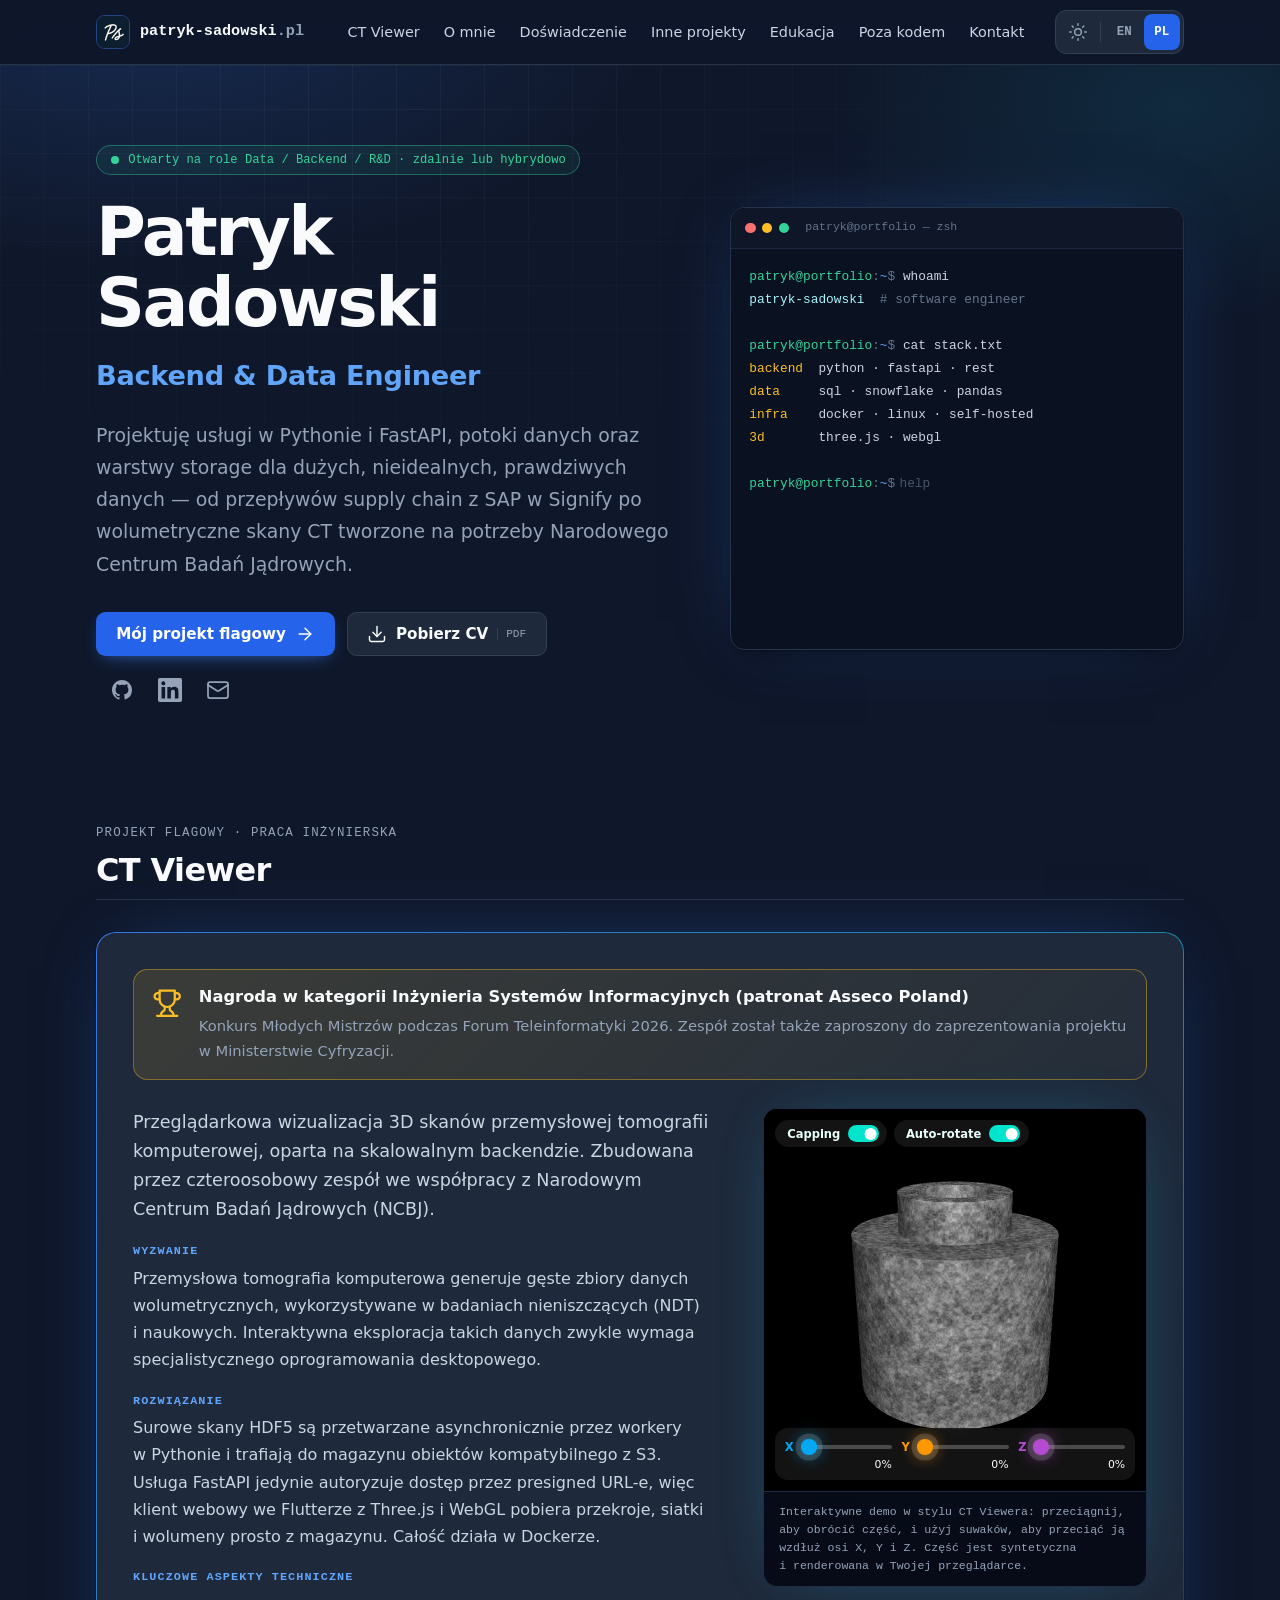
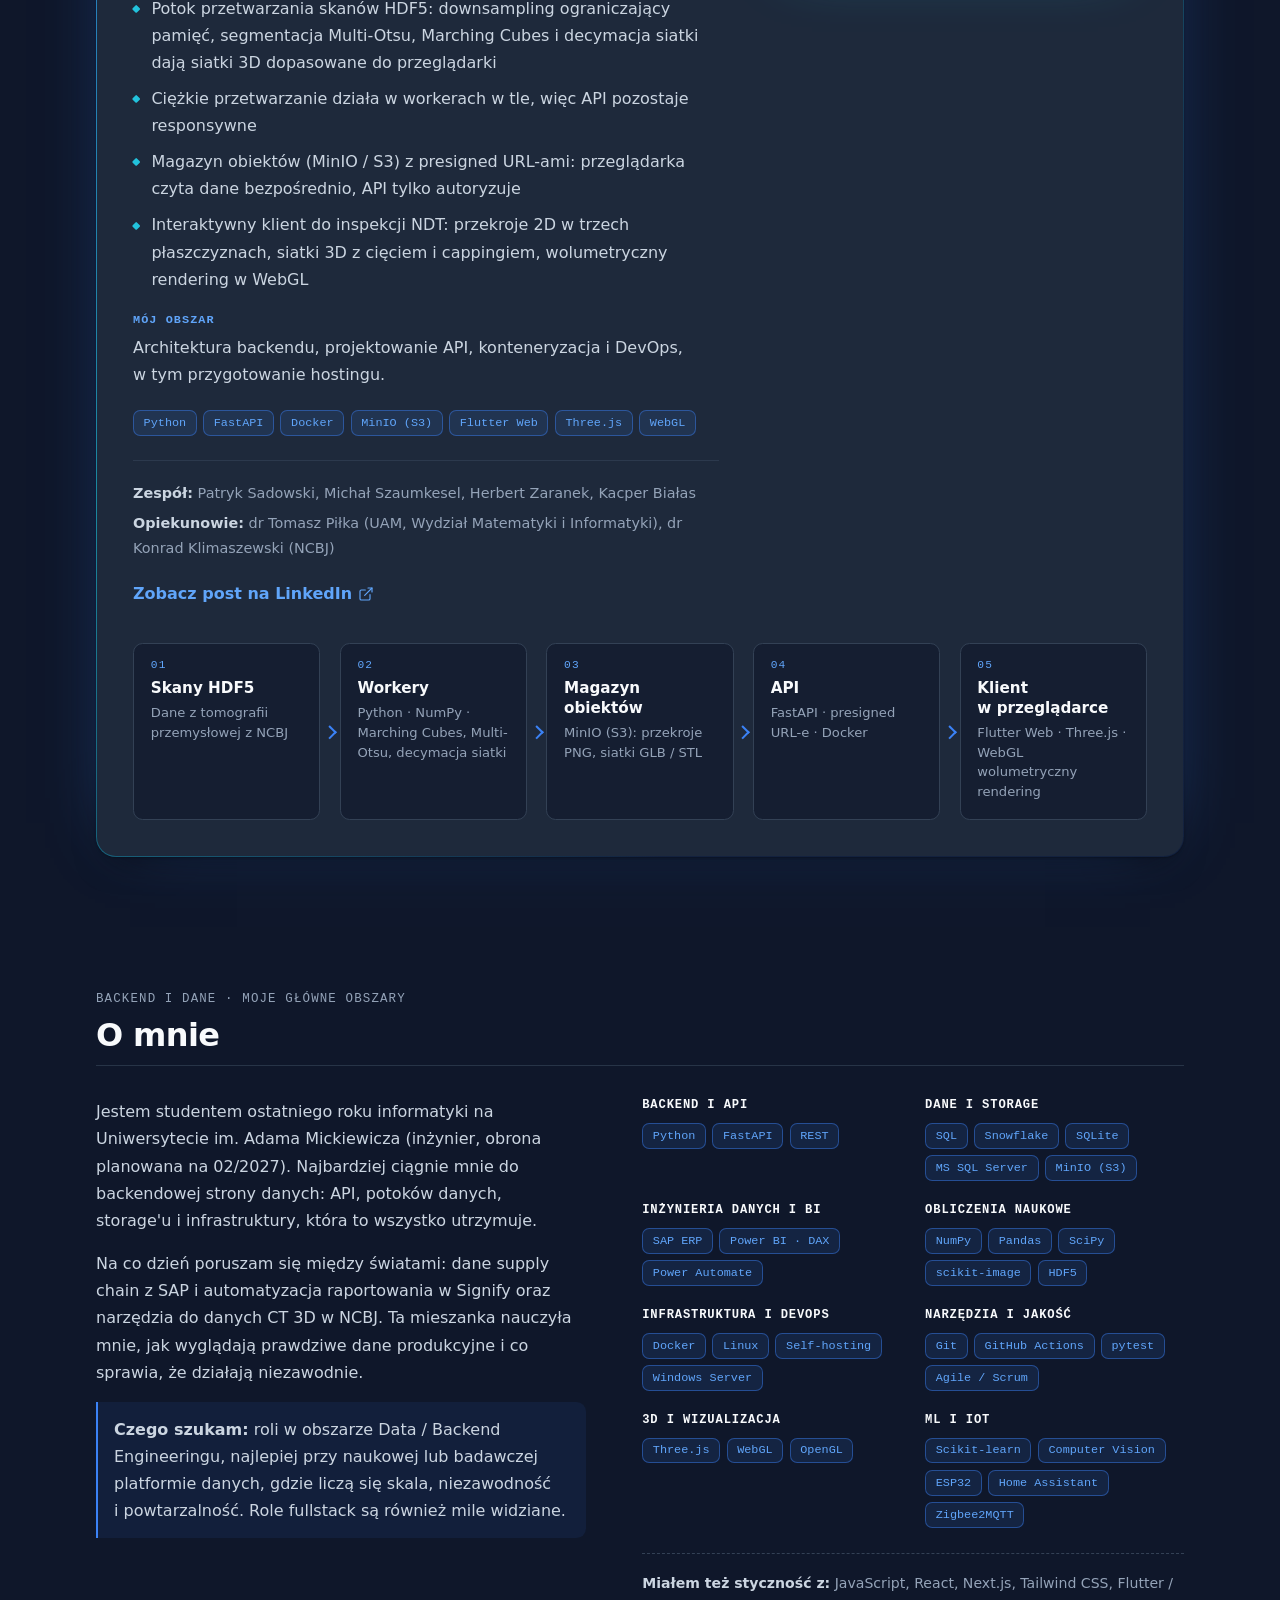
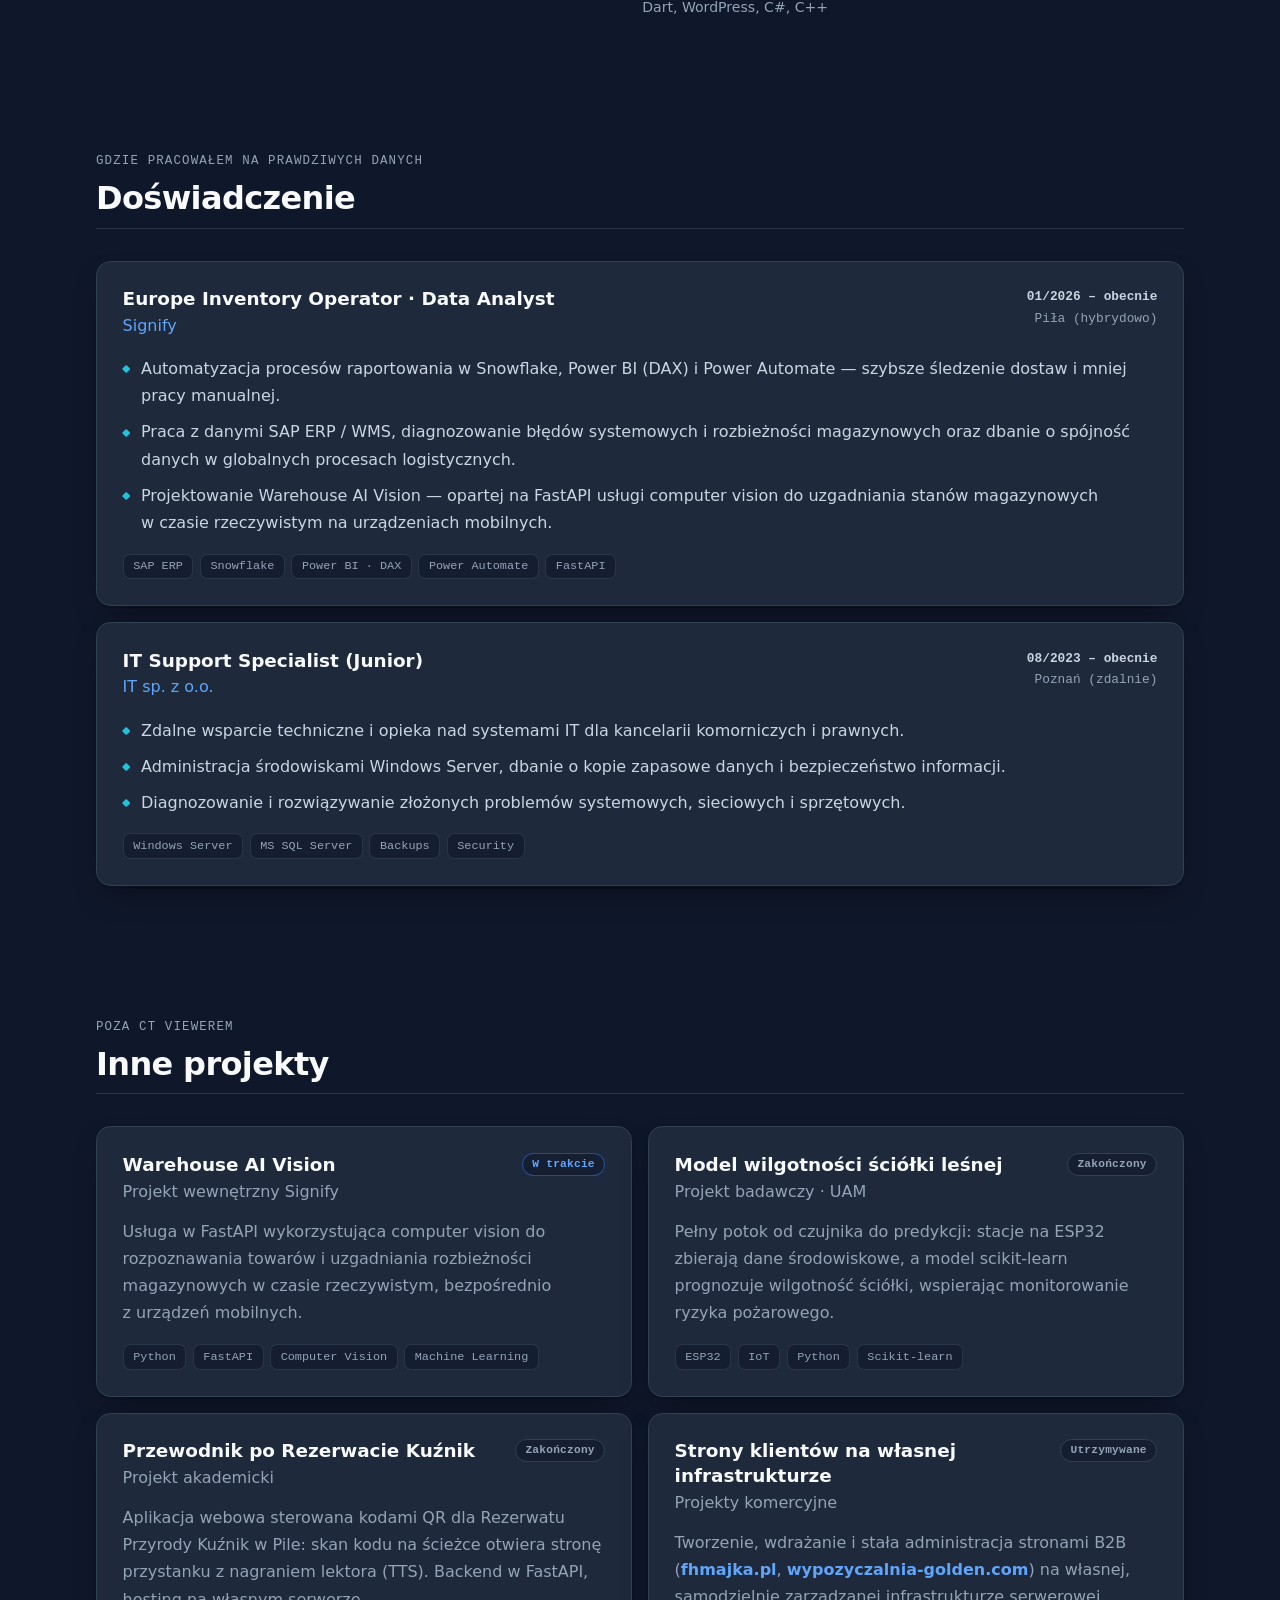
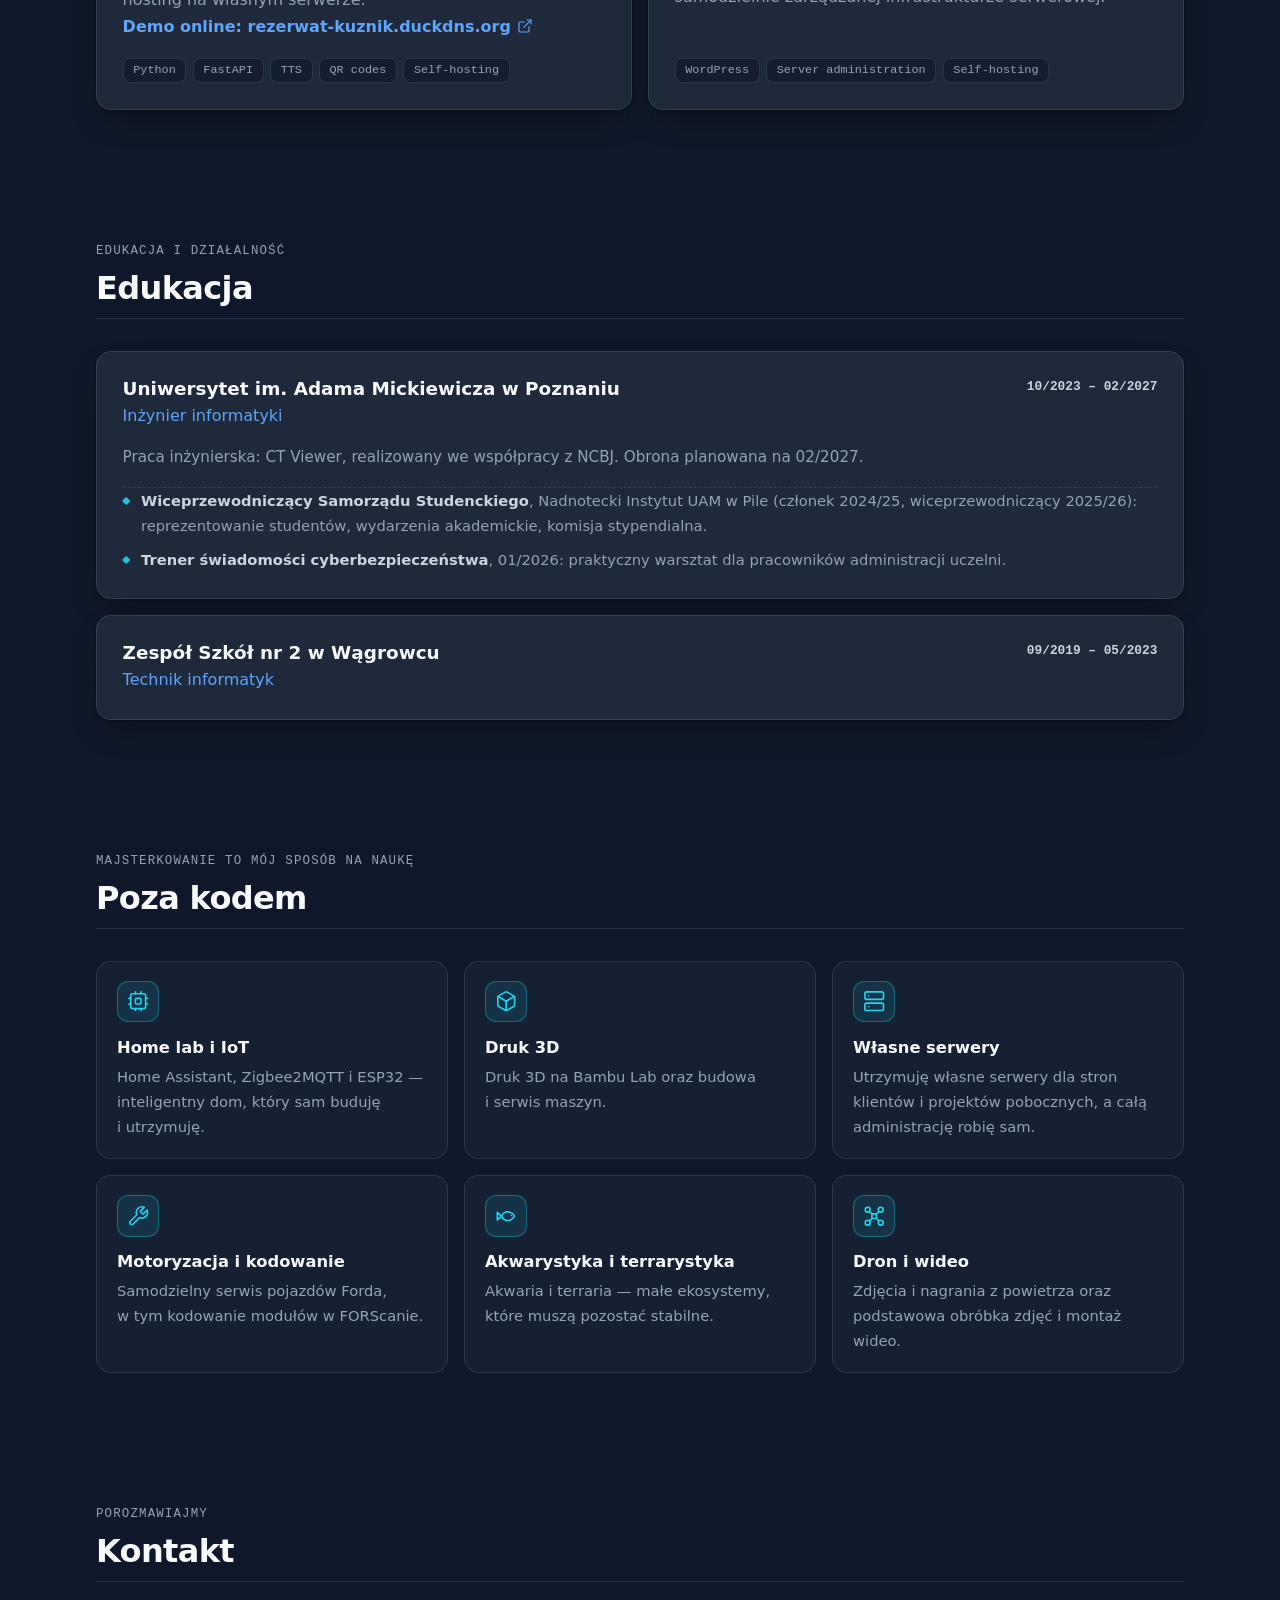
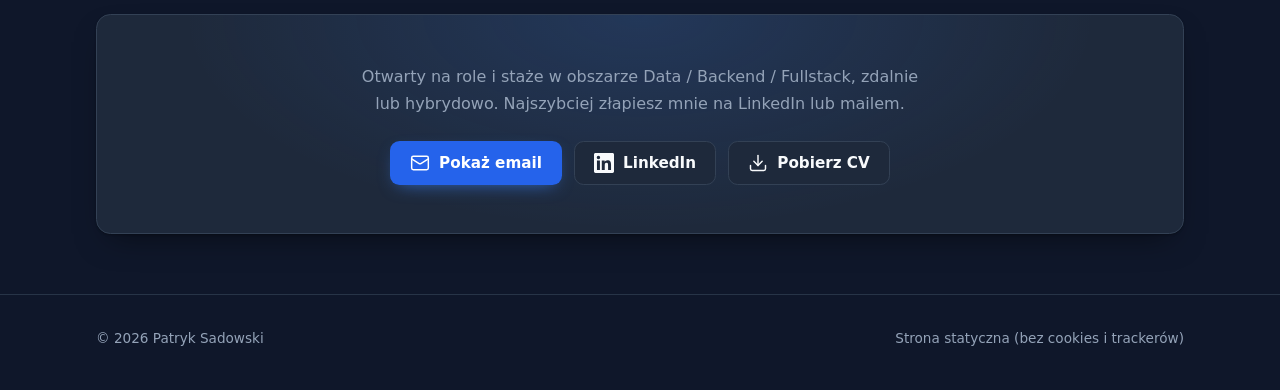
==== commit 374fc09c: "feat: new 404 page, rename role to Backend & Data Engineer" ====
--- a/pl/index.html
+++ b/pl/index.html
@@ -4,8 +4,8 @@
 <meta charset="utf-8">
 <meta name="viewport" content="width=device-width, initial-scale=1">
 <meta http-equiv="Content-Security-Policy" content="default-src 'none'; script-src 'self' 'sha256-vzNChpN7fgs6Nb9nrFRE8UrZHQVcx/RDY3y6teQbNJo='; style-src 'self'; img-src 'self'; frame-src 'self'; font-src 'self'; connect-src 'self'; base-uri 'none'; form-action 'none'; object-src 'none'">
-<title>Patryk Sadowski – Data Backend Engineer | Python, FastAPI, Docker</title>
-<meta name="description" content="Data Backend Engineer: Python, FastAPI, SQL, Snowflake, Docker. Nagradzany CT Viewer z NCBJ. Informatyka (inż.) na UAM w Poznaniu.">
+<title>Patryk Sadowski – Backend &amp; Data Engineer | Python, FastAPI, Docker</title>
+<meta name="description" content="Backend &amp; Data Engineer: Python, FastAPI, SQL, Snowflake, Docker. Nagradzany CT Viewer z NCBJ. Informatyka (inż.) na UAM w Poznaniu.">
 <meta name="author" content="Patryk Sadowski">
 <meta name="robots" content="index,follow,max-image-preview:large">
 <meta name="color-scheme" content="dark light">
@@ -20,23 +20,23 @@
 <meta property="og:type" content="website">
 <meta property="og:site_name" content="Patryk Sadowski">
 <meta property="og:url" content="https://patryk-sadowski.pl/pl/">
-<meta property="og:title" content="Patryk Sadowski – Data Backend Engineer | Python, FastAPI, Docker">
-<meta property="og:description" content="Data Backend Engineer: Python, FastAPI, SQL, Snowflake, Docker. Nagradzany CT Viewer z NCBJ. Informatyka (inż.) na UAM w Poznaniu.">
+<meta property="og:title" content="Patryk Sadowski – Backend &amp; Data Engineer | Python, FastAPI, Docker">
+<meta property="og:description" content="Backend &amp; Data Engineer: Python, FastAPI, SQL, Snowflake, Docker. Nagradzany CT Viewer z NCBJ. Informatyka (inż.) na UAM w Poznaniu.">
 <meta property="og:image" content="https://patryk-sadowski.pl/og-image.jpg">
 <meta property="og:image:width" content="1200">
 <meta property="og:image:height" content="630">
-<meta property="og:image:alt" content="Patryk Sadowski – Data Backend Engineer. Python, FastAPI, platformy danych.">
+<meta property="og:image:alt" content="Patryk Sadowski – Backend &amp; Data Engineer. Python, FastAPI, platformy danych.">
 <meta property="og:locale" content="pl_PL">
 <meta property="og:locale:alternate" content="en_US">
 <meta name="twitter:card" content="summary_large_image">
-<meta name="twitter:title" content="Patryk Sadowski – Data Backend Engineer | Python, FastAPI, Docker">
-<meta name="twitter:description" content="Data Backend Engineer: Python, FastAPI, SQL, Snowflake, Docker. Nagradzany CT Viewer z NCBJ. Informatyka (inż.) na UAM w Poznaniu.">
+<meta name="twitter:title" content="Patryk Sadowski – Backend &amp; Data Engineer | Python, FastAPI, Docker">
+<meta name="twitter:description" content="Backend &amp; Data Engineer: Python, FastAPI, SQL, Snowflake, Docker. Nagradzany CT Viewer z NCBJ. Informatyka (inż.) na UAM w Poznaniu.">
 <meta name="twitter:image" content="https://patryk-sadowski.pl/og-image.jpg">
-<meta name="twitter:image:alt" content="Patryk Sadowski – Data Backend Engineer. Python, FastAPI, platformy danych.">
+<meta name="twitter:image:alt" content="Patryk Sadowski – Backend &amp; Data Engineer. Python, FastAPI, platformy danych.">
 <meta name="google-site-verification" content="5T8QX271_nsJnuXS1gLs4J1vfpRcXBVwdDQiWvmuy5Y">
-<link rel="stylesheet" href="../assets/css/site.css?v=fcd06376">
+<link rel="stylesheet" href="../assets/css/site.css?v=e6c37146">
 <script>(function () { var d = document.documentElement; d.classList.add('js'); var t = 'dark'; try { t = localStorage.getItem('portfolio-theme') === 'light' ? 'light' : 'dark'; } catch (e) {} d.setAttribute('data-theme', t); var m = document.querySelector('meta[name="theme-color"]'); if (m) m.setAttribute('content', t === 'light' ? '#f8fafc' : '#0f172a'); })();</script>
-<script type="application/ld+json">{"@context":"https://schema.org","@graph":[{"@type":"WebSite","@id":"https://patryk-sadowski.pl/#website","url":"https://patryk-sadowski.pl/","name":"Patryk Sadowski","inLanguage":["en","pl"],"publisher":{"@id":"https://patryk-sadowski.pl/#person"}},{"@type":"ProfilePage","@id":"https://patryk-sadowski.pl/pl/#webpage","url":"https://patryk-sadowski.pl/pl/","name":"Patryk Sadowski – Data Backend Engineer | Python, FastAPI, Docker","description":"Data Backend Engineer: Python, FastAPI, SQL, Snowflake, Docker. Nagradzany CT Viewer z NCBJ. Informatyka (inż.) na UAM w Poznaniu.","inLanguage":"pl","dateModified":"2026-10-03","isPartOf":{"@id":"https://patryk-sadowski.pl/#website"},"about":{"@id":"https://patryk-sadowski.pl/#person"},"mainEntity":{"@id":"https://patryk-sadowski.pl/#person"}},{"@type":"Person","@id":"https://patryk-sadowski.pl/#person","name":"Patryk Sadowski","url":"https://patryk-sadowski.pl/","jobTitle":"Data Backend Engineer","description":"Student informatyki (inż., UAM Poznań) specjalizujący się w backendzie i inżynierii danych: Python, FastAPI, SQL, Snowflake, Docker oraz 3D/WebGL. Współautor CT Viewera — nagrodzonej platformy do przeglądarkowej wizualizacji skanów przemysłowej tomografii komputerowej, zbudowanej z Narodowym Centrum Badań Jądrowych (NCBJ).","address":{"@type":"PostalAddress","addressLocality":"Poznań","addressCountry":"PL"},"alumniOf":{"@type":"CollegeOrUniversity","name":"Adam Mickiewicz University in Poznań","sameAs":"https://amu.edu.pl/"},"worksFor":[{"@type":"Organization","name":"Signify","url":"https://www.signify.com/"},{"@type":"Organization","name":"IT sp. z o.o."}],"knowsAbout":["Backend development","Data engineering","Python","FastAPI","SQL","Snowflake","Docker","SAP ERP","Power BI","Three.js","WebGL","Industrial computed tomography","IoT"],"award":"Nagroda w kategorii Inżynieria Systemów Informacyjnych – Konkurs Młodych Mistrzów, Forum Teleinformatyki 2026 (patronat Asseco Poland)","sameAs":["https://github.com/SadowskiPatryk","https://www.linkedin.com/in/patryk-sadowski3"]},{"@type":"CreativeWork","@id":"https://patryk-sadowski.pl/#ct-viewer","name":"CT Viewer","description":"Przeglądarkowa wizualizacja 3D skanów przemysłowej tomografii komputerowej: workery w Pythonie, magazyn MinIO, presigned URL-e z FastAPI i klient Flutter Web z Three.js/WebGL. Zbudowany we współpracy z Narodowym Centrum Badań Jądrowych (NCBJ).","creator":{"@id":"https://patryk-sadowski.pl/#person"},"award":"Nagroda w kategorii Inżynieria Systemów Informacyjnych – Konkurs Młodych Mistrzów, Forum Teleinformatyki 2026 (patronat Asseco Poland)","inLanguage":"pl","keywords":"CT, computed tomography, volumetric rendering, WebGL, Three.js, Flutter, FastAPI, MinIO, Docker, NCBJ"}]}</script>
+<script type="application/ld+json">{"@context":"https://schema.org","@graph":[{"@type":"WebSite","@id":"https://patryk-sadowski.pl/#website","url":"https://patryk-sadowski.pl/","name":"Patryk Sadowski","inLanguage":["en","pl"],"publisher":{"@id":"https://patryk-sadowski.pl/#person"}},{"@type":"ProfilePage","@id":"https://patryk-sadowski.pl/pl/#webpage","url":"https://patryk-sadowski.pl/pl/","name":"Patryk Sadowski – Backend & Data Engineer | Python, FastAPI, Docker","description":"Backend & Data Engineer: Python, FastAPI, SQL, Snowflake, Docker. Nagradzany CT Viewer z NCBJ. Informatyka (inż.) na UAM w Poznaniu.","inLanguage":"pl","dateModified":"2026-10-03","isPartOf":{"@id":"https://patryk-sadowski.pl/#website"},"about":{"@id":"https://patryk-sadowski.pl/#person"},"mainEntity":{"@id":"https://patryk-sadowski.pl/#person"}},{"@type":"Person","@id":"https://patryk-sadowski.pl/#person","name":"Patryk Sadowski","url":"https://patryk-sadowski.pl/","jobTitle":"Backend & Data Engineer","description":"Student informatyki (inż., UAM Poznań) specjalizujący się w backendzie i inżynierii danych: Python, FastAPI, SQL, Snowflake, Docker oraz 3D/WebGL. Współautor CT Viewera — nagrodzonej platformy do przeglądarkowej wizualizacji skanów przemysłowej tomografii komputerowej, zbudowanej z Narodowym Centrum Badań Jądrowych (NCBJ).","address":{"@type":"PostalAddress","addressLocality":"Poznań","addressCountry":"PL"},"alumniOf":{"@type":"CollegeOrUniversity","name":"Adam Mickiewicz University in Poznań","sameAs":"https://amu.edu.pl/"},"worksFor":[{"@type":"Organization","name":"Signify","url":"https://www.signify.com/"},{"@type":"Organization","name":"IT sp. z o.o."}],"knowsAbout":["Backend development","Data engineering","Python","FastAPI","SQL","Snowflake","Docker","SAP ERP","Power BI","Three.js","WebGL","Industrial computed tomography","IoT"],"award":"Nagroda w kategorii Inżynieria Systemów Informacyjnych – Konkurs Młodych Mistrzów, Forum Teleinformatyki 2026 (patronat Asseco Poland)","sameAs":["https://github.com/SadowskiPatryk","https://www.linkedin.com/in/patryk-sadowski3"]},{"@type":"CreativeWork","@id":"https://patryk-sadowski.pl/#ct-viewer","name":"CT Viewer","description":"Przeglądarkowa wizualizacja 3D skanów przemysłowej tomografii komputerowej: workery w Pythonie, magazyn MinIO, presigned URL-e z FastAPI i klient Flutter Web z Three.js/WebGL. Zbudowany we współpracy z Narodowym Centrum Badań Jądrowych (NCBJ).","creator":{"@id":"https://patryk-sadowski.pl/#person"},"award":"Nagroda w kategorii Inżynieria Systemów Informacyjnych – Konkurs Młodych Mistrzów, Forum Teleinformatyki 2026 (patronat Asseco Poland)","inLanguage":"pl","keywords":"CT, computed tomography, volumetric rendering, WebGL, Three.js, Flutter, FastAPI, MinIO, Docker, NCBJ"}]}</script>
 </head>
 <body>
 <svg class="sprite" aria-hidden="true" focusable="false" xmlns="http://www.w3.org/2000/svg">
@@ -103,9 +103,9 @@
 <div class="container">
 <div class="hero__grid">
 <div>
-<p class="status"><span class="dot" aria-hidden="true"></span>Otwarty na role Data / Backend / Fullstack · zdalnie lub hybrydowo</p>
+<p class="status"><span class="dot" aria-hidden="true"></span>Otwarty na role Data / Backend / R&amp;D · zdalnie lub hybrydowo</p>
 <h1 id="hero-title">Patryk Sadowski</h1>
-<p class="hero__role">Data Backend Engineer</p>
+<p class="hero__role">Backend &amp; Data Engineer</p>
 <p class="hero__lead">Projektuję usługi w&nbsp;Pythonie i&nbsp;FastAPI, potoki danych oraz warstwy storage dla dużych, nieidealnych, prawdziwych danych — od przepływów supply chain z&nbsp;SAP w&nbsp;Signify po wolumetryczne skany CT tworzone na potrzeby Narodowego Centrum Badań Jądrowych.</p>
 <div class="hero__actions">
 <a class="btn btn--primary" href="#ct-viewer">Mój projekt flagowy<svg class="icon" aria-hidden="true"><use href="#i-arrow"/></svg></a>
@@ -241,7 +241,7 @@
 </div>
 <div>
 <h3>Narzędzia i&nbsp;jakość</h3>
-<ul class="chips" role="list"><li class="chip">Git</li><li class="chip">GitHub Actions</li><li class="chip">pytest</li></ul>
+<ul class="chips" role="list"><li class="chip">Git</li><li class="chip">GitHub Actions</li><li class="chip">pytest</li><li class="chip">Agile / Scrum</li></ul>
 </div>
 <div>
 <h3>3D i&nbsp;wizualizacja</h3>
--- a/assets/css/site.css
+++ b/assets/css/site.css
@@ -596,3 +596,28 @@
 :root[data-theme="light"] .terminal__body { scrollbar-color: #cbd5e1 transparent; }
 .terminal, .terminal * { transition-property: color, background-color, border-color; transition-duration: .3s; }
 .terminal { transition-property: opacity, transform, color, background-color, border-color; }
+
+/* 404 page */
+.nf { position: relative; isolation: isolate; display: grid; place-items: center; min-height: 100vh; padding: 3rem var(--gutter); }
+.nf::before, .nf::after { content: ""; position: absolute; inset: 0; z-index: -1; pointer-events: none; }
+.nf::before { background: radial-gradient(48rem 26rem at 12% 0%, rgb(var(--primary-rgb) / .2), transparent 62%), radial-gradient(34rem 22rem at 92% 100%, rgb(var(--accent-rgb) / .12), transparent 62%); }
+.nf::after { background-image: linear-gradient(rgb(var(--grid-rgb) / .07) 1px, transparent 1px), linear-gradient(90deg, rgb(var(--grid-rgb) / .07) 1px, transparent 1px); background-size: 44px 44px; -webkit-mask-image: radial-gradient(80% 90% at 50% 40%, #000, transparent 80%); mask-image: radial-gradient(80% 90% at 50% 40%, #000, transparent 80%); }
+.nf__grid { display: grid; gap: 2.5rem; width: 100%; max-width: 68rem; align-items: center; }
+@media (min-width: 62rem) { .nf__grid { grid-template-columns: minmax(0, 1.1fr) minmax(0, .9fr); gap: 3.5rem; } }
+.glitch { position: relative; margin: .1rem 0 0; font: 800 clamp(5rem, 17vw, 9.5rem)/1 var(--font-mono); letter-spacing: -.06em; color: var(--heading); }
+.glitch::before, .glitch::after { content: attr(data-text); position: absolute; inset: 0; opacity: 0; }
+.glitch::before { color: #22d3ee; clip-path: inset(0 0 52% 0); animation: glitch-a 3.4s infinite steps(1); }
+.glitch::after { color: #f43f5e; clip-path: inset(52% 0 0 0); animation: glitch-b 2.9s infinite steps(1); }
+:root[data-theme="light"] .glitch::before { color: #0e7490; }
+:root[data-theme="light"] .glitch::after { color: #be123c; }
+@keyframes glitch-a { 0%, 90%, 100% { opacity: 0; transform: none; } 91% { opacity: 1; transform: translate(-6px, 1px); } 94% { opacity: 1; transform: translate(5px, -2px); } 97% { opacity: 1; transform: translate(-2px, 0); } }
+@keyframes glitch-b { 0%, 84%, 100% { opacity: 0; transform: none; } 85% { opacity: 1; transform: translate(6px, -1px); } 88% { opacity: 1; transform: translate(-5px, 2px); } 91% { opacity: 1; transform: translate(2px, 0); } }
+.nf__lead { margin-top: .4rem; font-size: clamp(1.4rem, 3.2vw, 1.9rem); font-weight: 700; letter-spacing: -.01em; color: var(--primary-text); }
+.nf__sub { max-width: 32rem; margin-top: .5rem; color: var(--muted); }
+.nf__term { margin-top: 1.75rem; }
+.nf__term .terminal__body { min-height: 14rem; max-height: none; cursor: default; }
+.nf__actions { justify-content: flex-start; margin-top: 1.5rem; }
+@media (prefers-reduced-motion: reduce) { .glitch::before, .glitch::after { display: none; } }
+
+/* single-column 404 */
+.nf__grid { max-width: 40rem; grid-template-columns: 1fr !important; }
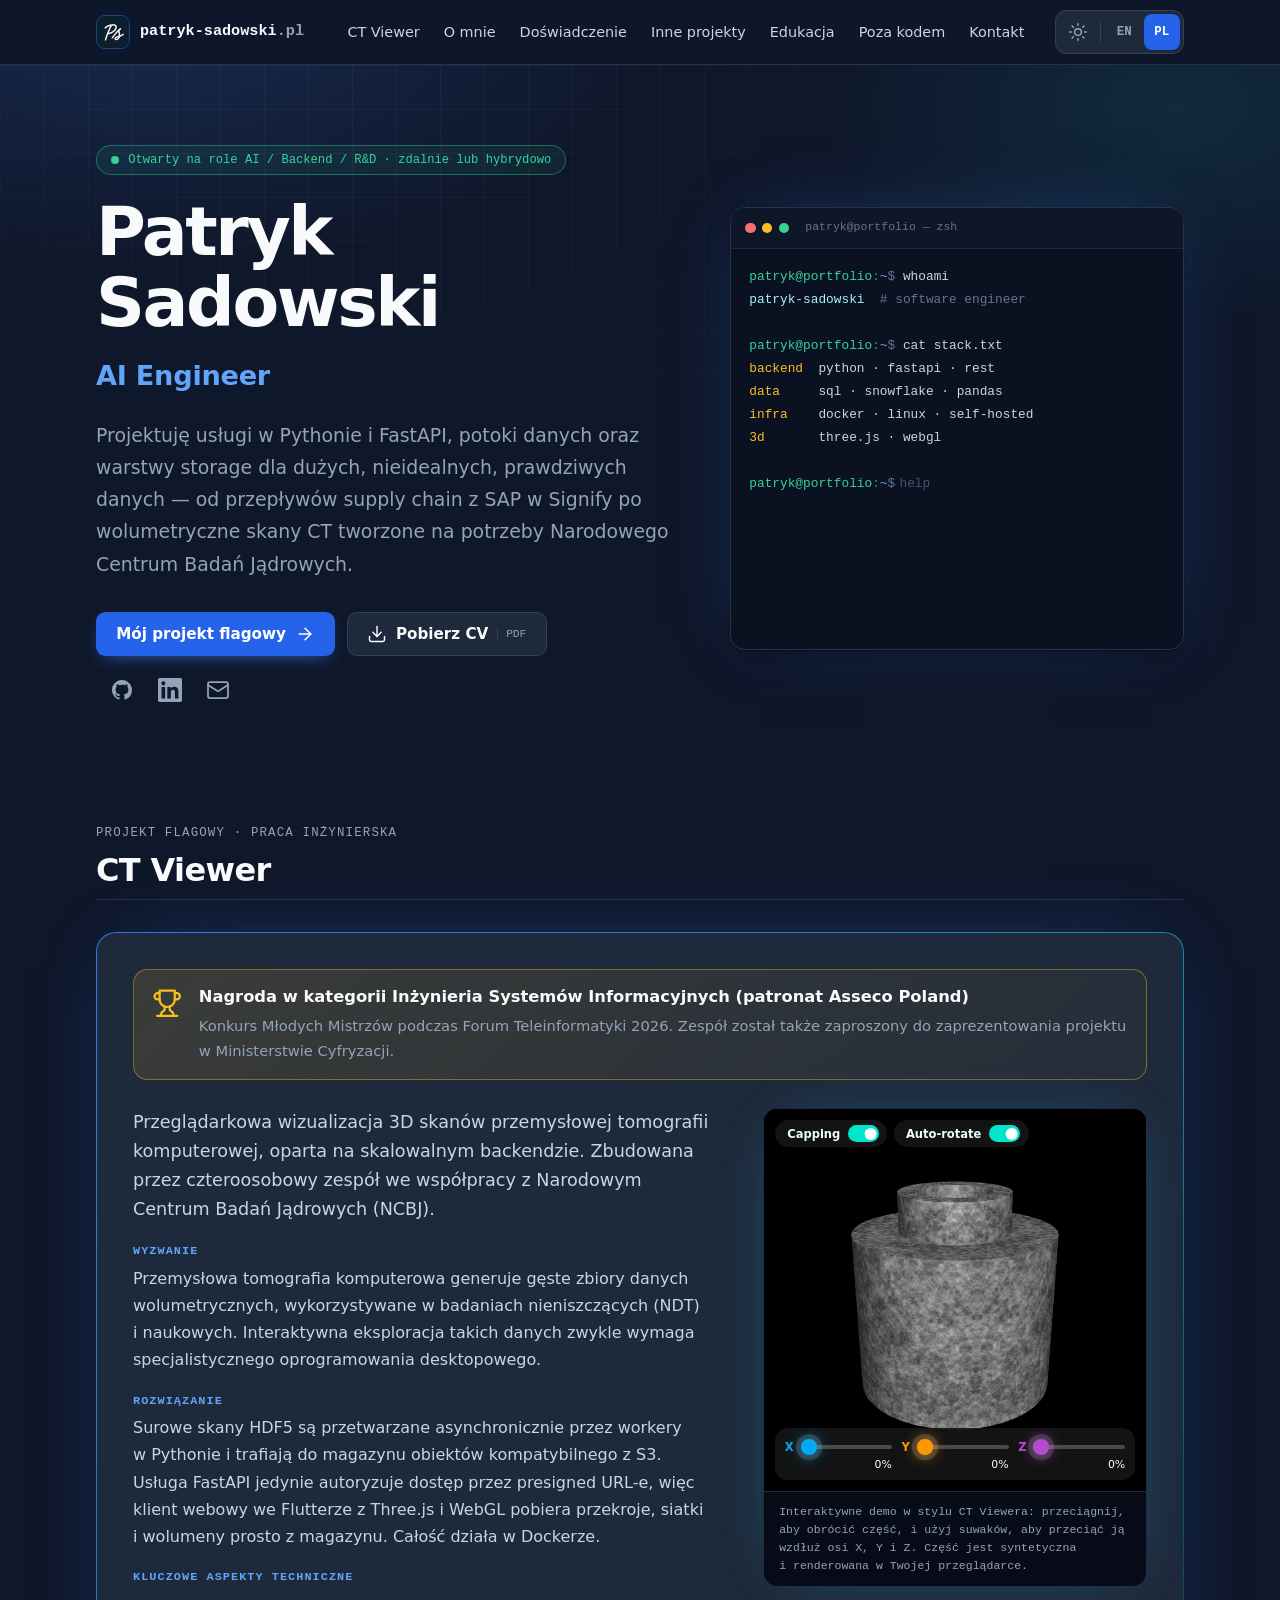
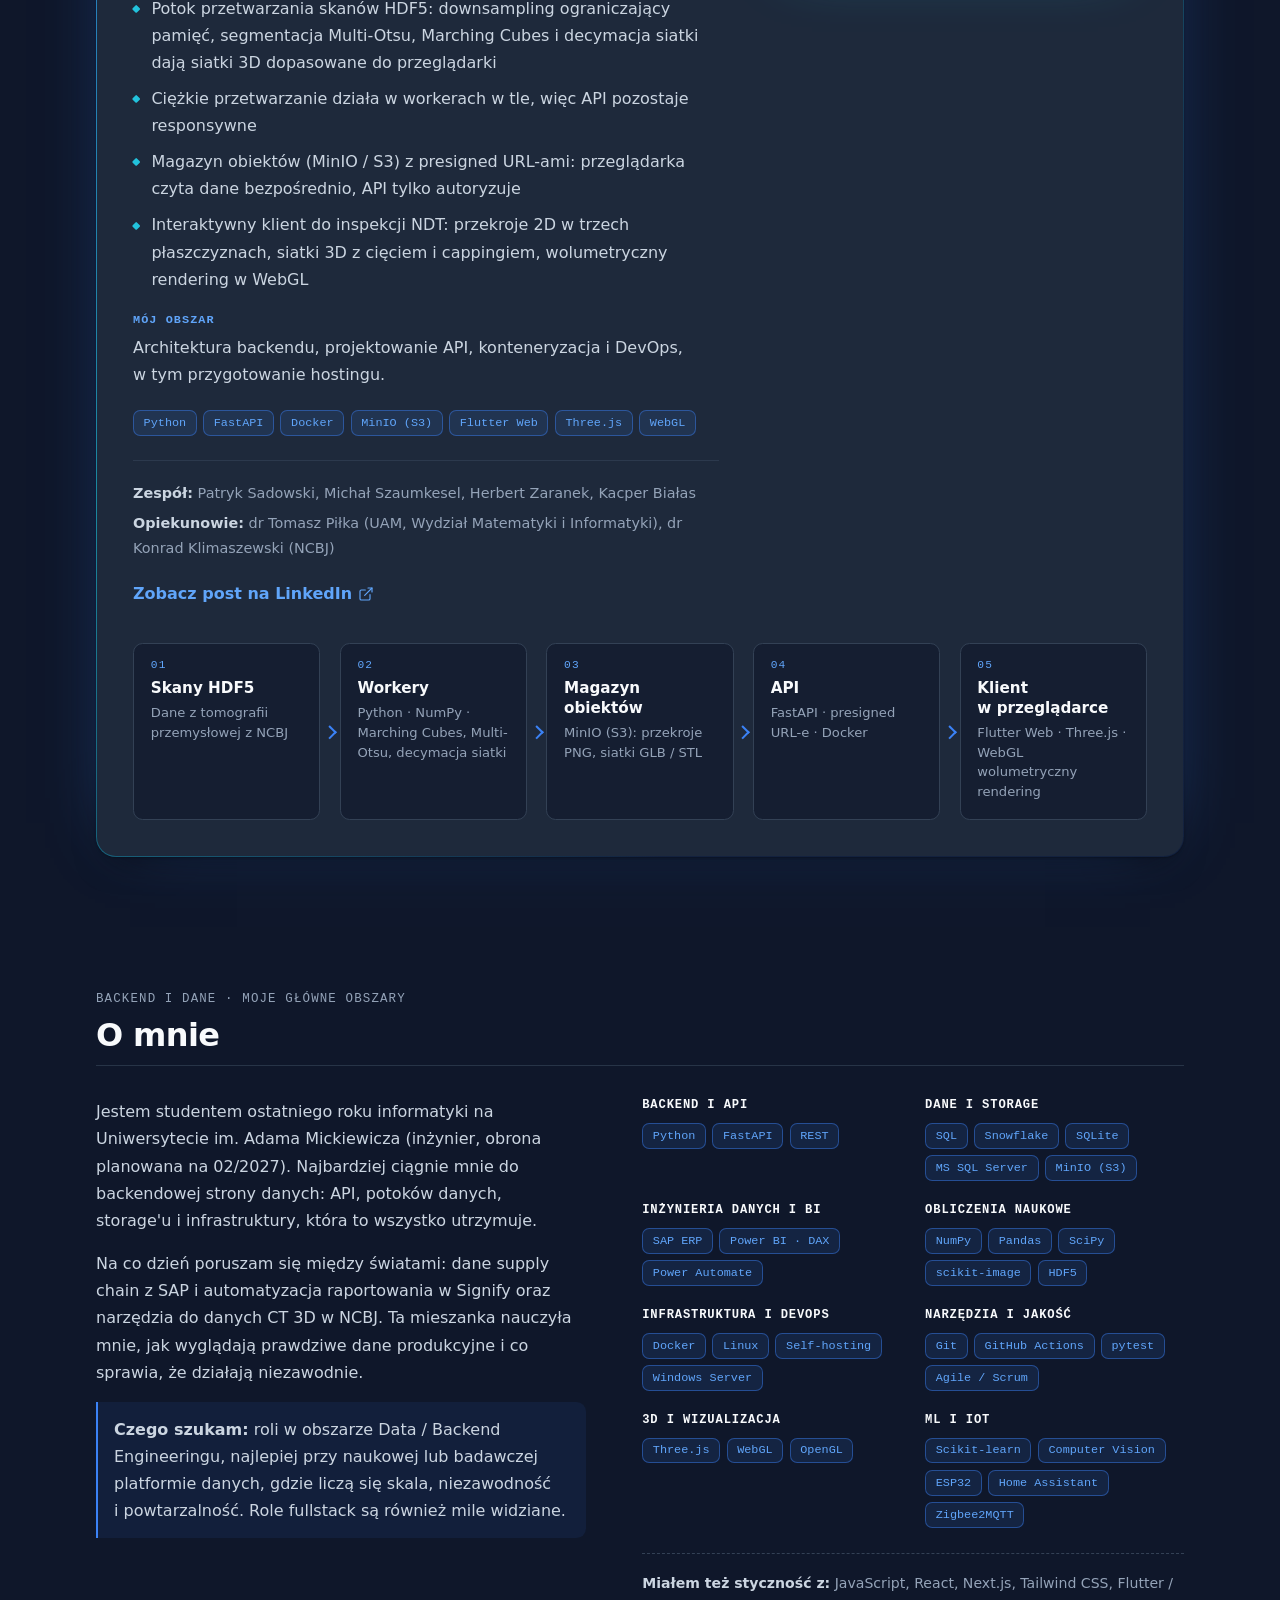
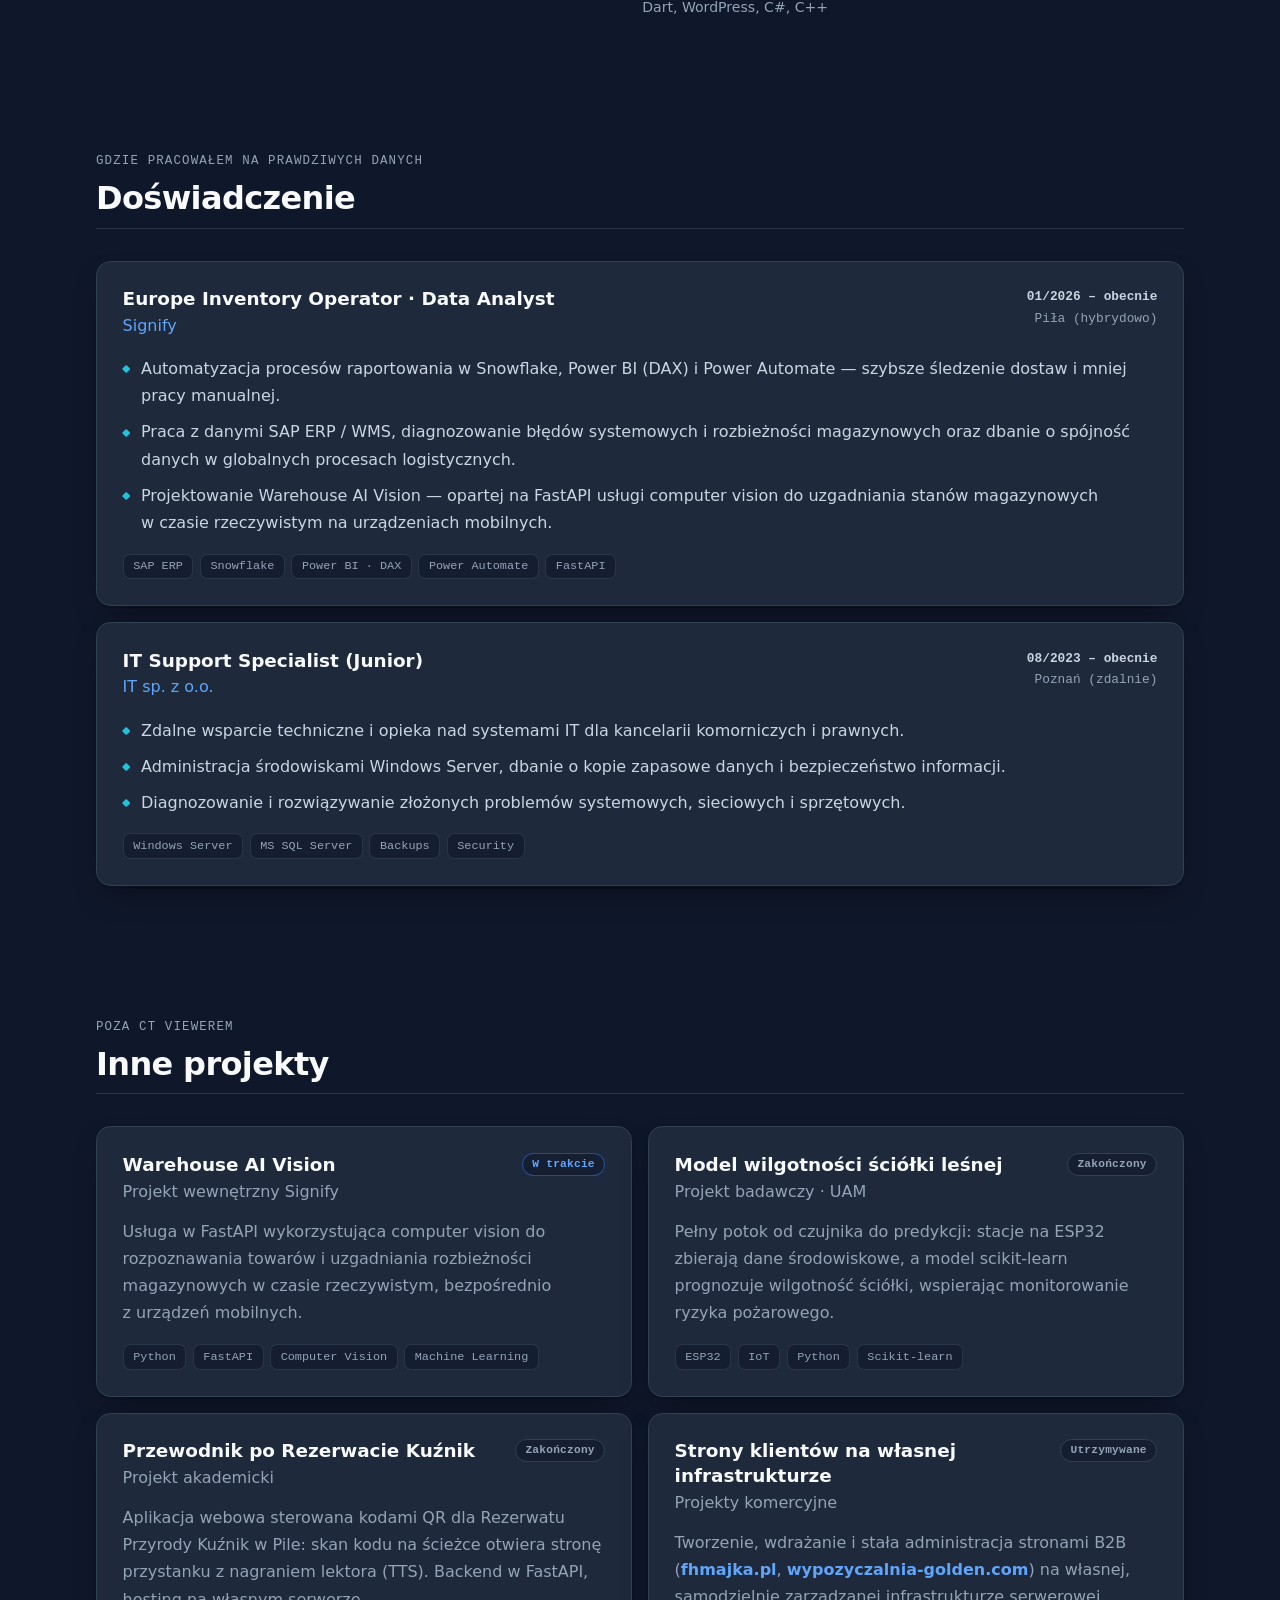
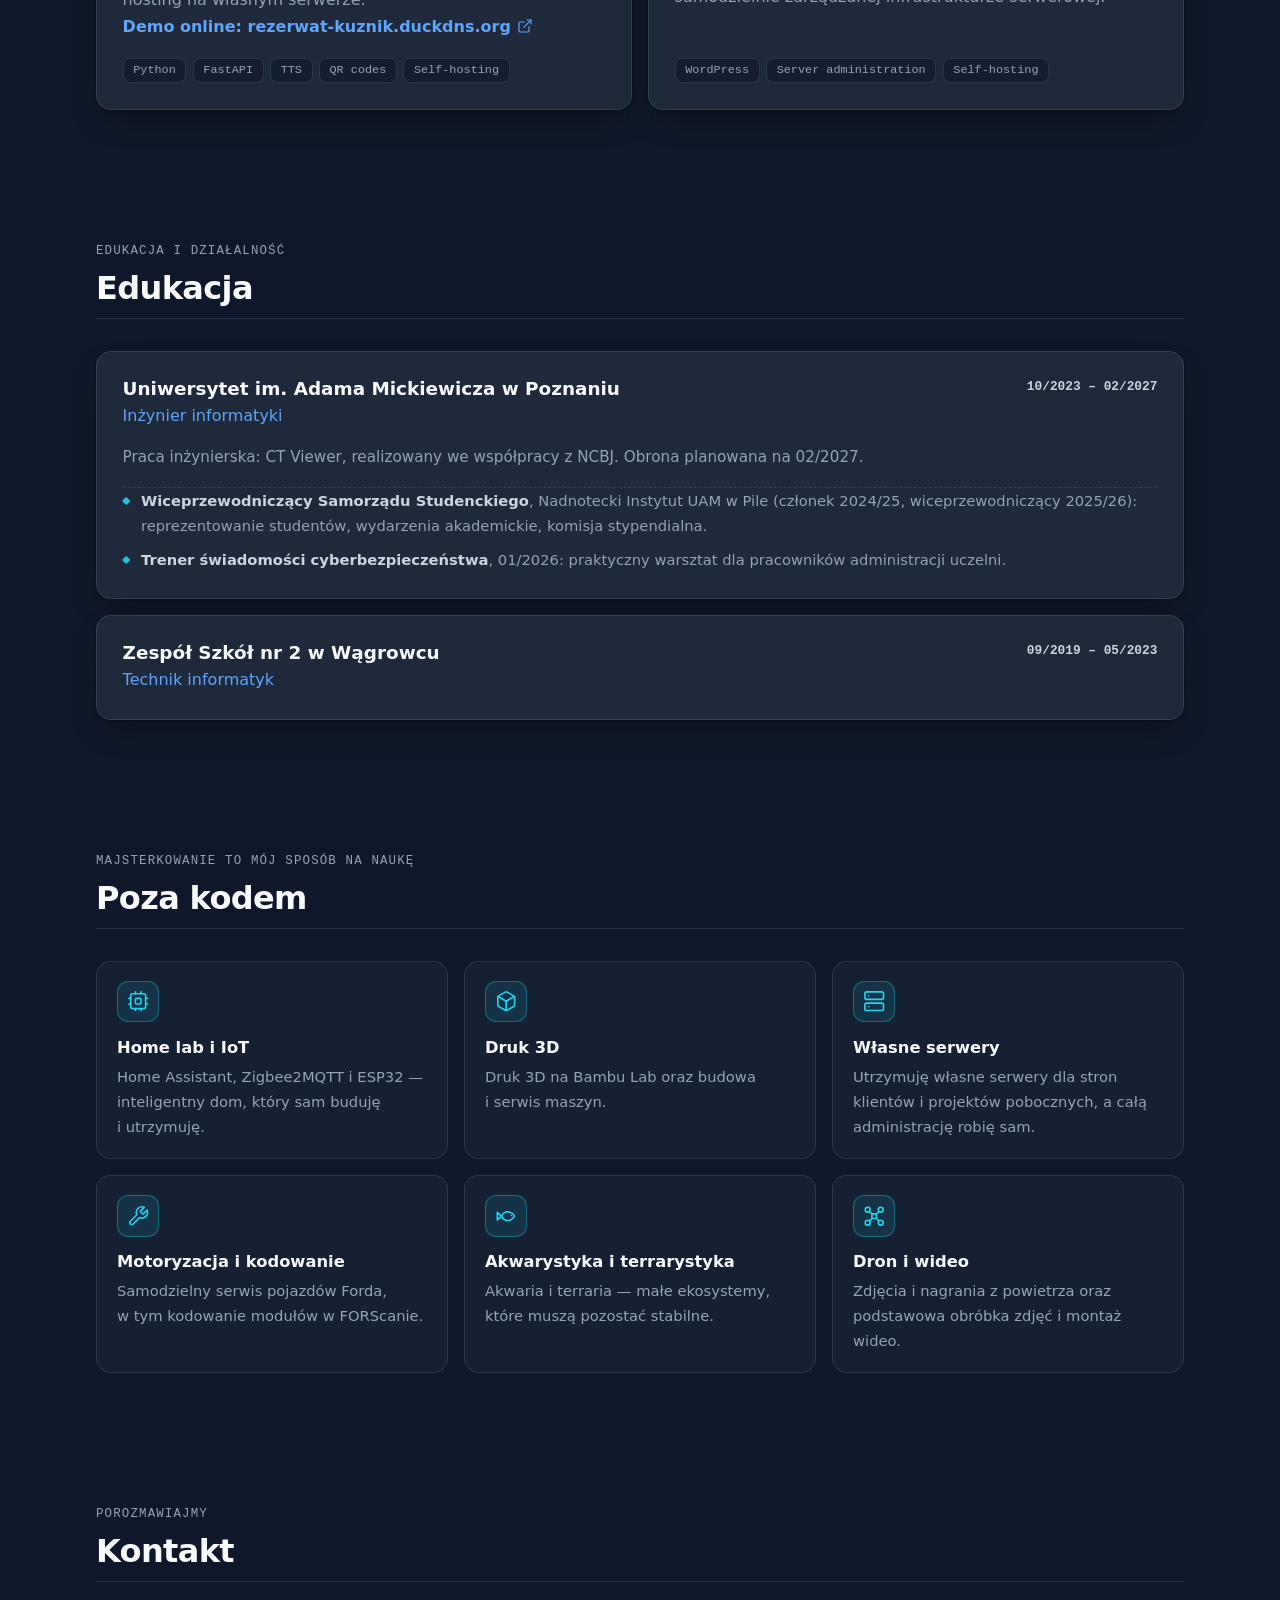
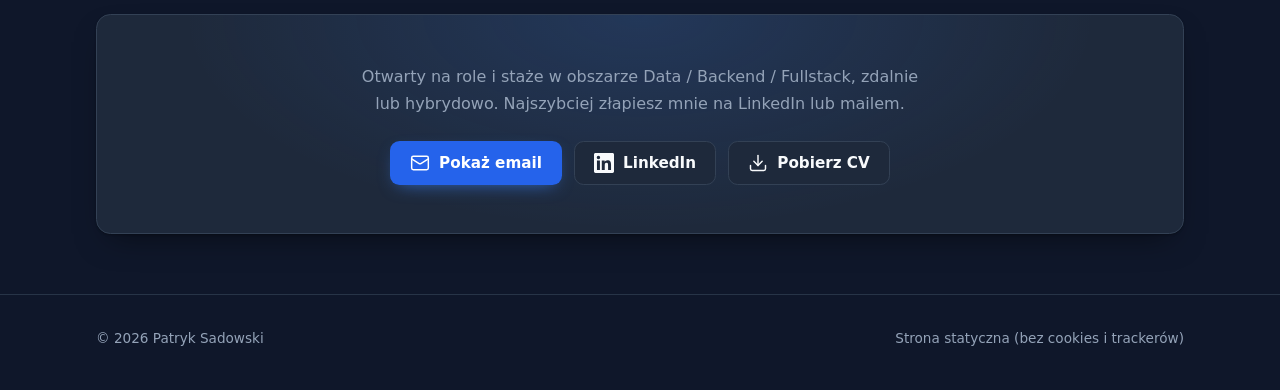
==== commit c4eed19c: "feat: rename role to AI Engineer" ====
--- a/pl/index.html
+++ b/pl/index.html
@@ -4,8 +4,8 @@
 <meta charset="utf-8">
 <meta name="viewport" content="width=device-width, initial-scale=1">
 <meta http-equiv="Content-Security-Policy" content="default-src 'none'; script-src 'self' 'sha256-vzNChpN7fgs6Nb9nrFRE8UrZHQVcx/RDY3y6teQbNJo='; style-src 'self'; img-src 'self'; frame-src 'self'; font-src 'self'; connect-src 'self'; base-uri 'none'; form-action 'none'; object-src 'none'">
-<title>Patryk Sadowski – Backend &amp; Data Engineer | Python, FastAPI, Docker</title>
-<meta name="description" content="Backend &amp; Data Engineer: Python, FastAPI, SQL, Snowflake, Docker. Nagradzany CT Viewer z NCBJ. Informatyka (inż.) na UAM w Poznaniu.">
+<title>Patryk Sadowski – AI Engineer | Python, Computer Vision, LLM</title>
+<meta name="description" content="AI Engineer: Python, Computer Vision, LLM, wdrożenia on-prem i w chmurze. Nagradzany CT Viewer z NCBJ. Informatyka (inż.) na UAM w Poznaniu.">
 <meta name="author" content="Patryk Sadowski">
 <meta name="robots" content="index,follow,max-image-preview:large">
 <meta name="color-scheme" content="dark light">
@@ -20,23 +20,23 @@
 <meta property="og:type" content="website">
 <meta property="og:site_name" content="Patryk Sadowski">
 <meta property="og:url" content="https://patryk-sadowski.pl/pl/">
-<meta property="og:title" content="Patryk Sadowski – Backend &amp; Data Engineer | Python, FastAPI, Docker">
-<meta property="og:description" content="Backend &amp; Data Engineer: Python, FastAPI, SQL, Snowflake, Docker. Nagradzany CT Viewer z NCBJ. Informatyka (inż.) na UAM w Poznaniu.">
+<meta property="og:title" content="Patryk Sadowski – AI Engineer | Python, Computer Vision, LLM">
+<meta property="og:description" content="AI Engineer: Python, Computer Vision, LLM, wdrożenia on-prem i w chmurze. Nagradzany CT Viewer z NCBJ. Informatyka (inż.) na UAM w Poznaniu.">
 <meta property="og:image" content="https://patryk-sadowski.pl/og-image.jpg">
 <meta property="og:image:width" content="1200">
 <meta property="og:image:height" content="630">
-<meta property="og:image:alt" content="Patryk Sadowski – Backend &amp; Data Engineer. Python, FastAPI, platformy danych.">
+<meta property="og:image:alt" content="Patryk Sadowski – AI Engineer. Python, Computer Vision, LLM.">
 <meta property="og:locale" content="pl_PL">
 <meta property="og:locale:alternate" content="en_US">
 <meta name="twitter:card" content="summary_large_image">
-<meta name="twitter:title" content="Patryk Sadowski – Backend &amp; Data Engineer | Python, FastAPI, Docker">
-<meta name="twitter:description" content="Backend &amp; Data Engineer: Python, FastAPI, SQL, Snowflake, Docker. Nagradzany CT Viewer z NCBJ. Informatyka (inż.) na UAM w Poznaniu.">
+<meta name="twitter:title" content="Patryk Sadowski – AI Engineer | Python, Computer Vision, LLM">
+<meta name="twitter:description" content="AI Engineer: Python, Computer Vision, LLM, wdrożenia on-prem i w chmurze. Nagradzany CT Viewer z NCBJ. Informatyka (inż.) na UAM w Poznaniu.">
 <meta name="twitter:image" content="https://patryk-sadowski.pl/og-image.jpg">
-<meta name="twitter:image:alt" content="Patryk Sadowski – Backend &amp; Data Engineer. Python, FastAPI, platformy danych.">
+<meta name="twitter:image:alt" content="Patryk Sadowski – AI Engineer. Python, Computer Vision, LLM.">
 <meta name="google-site-verification" content="5T8QX271_nsJnuXS1gLs4J1vfpRcXBVwdDQiWvmuy5Y">
 <link rel="stylesheet" href="../assets/css/site.css?v=e6c37146">
 <script>(function () { var d = document.documentElement; d.classList.add('js'); var t = 'dark'; try { t = localStorage.getItem('portfolio-theme') === 'light' ? 'light' : 'dark'; } catch (e) {} d.setAttribute('data-theme', t); var m = document.querySelector('meta[name="theme-color"]'); if (m) m.setAttribute('content', t === 'light' ? '#f8fafc' : '#0f172a'); })();</script>
-<script type="application/ld+json">{"@context":"https://schema.org","@graph":[{"@type":"WebSite","@id":"https://patryk-sadowski.pl/#website","url":"https://patryk-sadowski.pl/","name":"Patryk Sadowski","inLanguage":["en","pl"],"publisher":{"@id":"https://patryk-sadowski.pl/#person"}},{"@type":"ProfilePage","@id":"https://patryk-sadowski.pl/pl/#webpage","url":"https://patryk-sadowski.pl/pl/","name":"Patryk Sadowski – Backend & Data Engineer | Python, FastAPI, Docker","description":"Backend & Data Engineer: Python, FastAPI, SQL, Snowflake, Docker. Nagradzany CT Viewer z NCBJ. Informatyka (inż.) na UAM w Poznaniu.","inLanguage":"pl","dateModified":"2026-10-03","isPartOf":{"@id":"https://patryk-sadowski.pl/#website"},"about":{"@id":"https://patryk-sadowski.pl/#person"},"mainEntity":{"@id":"https://patryk-sadowski.pl/#person"}},{"@type":"Person","@id":"https://patryk-sadowski.pl/#person","name":"Patryk Sadowski","url":"https://patryk-sadowski.pl/","jobTitle":"Backend & Data Engineer","description":"Student informatyki (inż., UAM Poznań) specjalizujący się w backendzie i inżynierii danych: Python, FastAPI, SQL, Snowflake, Docker oraz 3D/WebGL. Współautor CT Viewera — nagrodzonej platformy do przeglądarkowej wizualizacji skanów przemysłowej tomografii komputerowej, zbudowanej z Narodowym Centrum Badań Jądrowych (NCBJ).","address":{"@type":"PostalAddress","addressLocality":"Poznań","addressCountry":"PL"},"alumniOf":{"@type":"CollegeOrUniversity","name":"Adam Mickiewicz University in Poznań","sameAs":"https://amu.edu.pl/"},"worksFor":[{"@type":"Organization","name":"Signify","url":"https://www.signify.com/"},{"@type":"Organization","name":"IT sp. z o.o."}],"knowsAbout":["Backend development","Data engineering","Python","FastAPI","SQL","Snowflake","Docker","SAP ERP","Power BI","Three.js","WebGL","Industrial computed tomography","IoT"],"award":"Nagroda w kategorii Inżynieria Systemów Informacyjnych – Konkurs Młodych Mistrzów, Forum Teleinformatyki 2026 (patronat Asseco Poland)","sameAs":["https://github.com/SadowskiPatryk","https://www.linkedin.com/in/patryk-sadowski3"]},{"@type":"CreativeWork","@id":"https://patryk-sadowski.pl/#ct-viewer","name":"CT Viewer","description":"Przeglądarkowa wizualizacja 3D skanów przemysłowej tomografii komputerowej: workery w Pythonie, magazyn MinIO, presigned URL-e z FastAPI i klient Flutter Web z Three.js/WebGL. Zbudowany we współpracy z Narodowym Centrum Badań Jądrowych (NCBJ).","creator":{"@id":"https://patryk-sadowski.pl/#person"},"award":"Nagroda w kategorii Inżynieria Systemów Informacyjnych – Konkurs Młodych Mistrzów, Forum Teleinformatyki 2026 (patronat Asseco Poland)","inLanguage":"pl","keywords":"CT, computed tomography, volumetric rendering, WebGL, Three.js, Flutter, FastAPI, MinIO, Docker, NCBJ"}]}</script>
+<script type="application/ld+json">{"@context":"https://schema.org","@graph":[{"@type":"WebSite","@id":"https://patryk-sadowski.pl/#website","url":"https://patryk-sadowski.pl/","name":"Patryk Sadowski","inLanguage":["en","pl"],"publisher":{"@id":"https://patryk-sadowski.pl/#person"}},{"@type":"ProfilePage","@id":"https://patryk-sadowski.pl/pl/#webpage","url":"https://patryk-sadowski.pl/pl/","name":"Patryk Sadowski – AI Engineer | Python, Computer Vision, LLM","description":"AI Engineer: Python, Computer Vision, LLM, wdrożenia on-prem i w chmurze. Nagradzany CT Viewer z NCBJ. Informatyka (inż.) na UAM w Poznaniu.","inLanguage":"pl","dateModified":"2026-10-03","isPartOf":{"@id":"https://patryk-sadowski.pl/#website"},"about":{"@id":"https://patryk-sadowski.pl/#person"},"mainEntity":{"@id":"https://patryk-sadowski.pl/#person"}},{"@type":"Person","@id":"https://patryk-sadowski.pl/#person","name":"Patryk Sadowski","url":"https://patryk-sadowski.pl/","jobTitle":"AI Engineer","description":"Student informatyki (inż., UAM Poznań) specjalizujący się w backendzie i inżynierii danych: Python, FastAPI, SQL, Snowflake, Docker oraz 3D/WebGL. Współautor CT Viewera — nagrodzonej platformy do przeglądarkowej wizualizacji skanów przemysłowej tomografii komputerowej, zbudowanej z Narodowym Centrum Badań Jądrowych (NCBJ).","address":{"@type":"PostalAddress","addressLocality":"Poznań","addressCountry":"PL"},"alumniOf":{"@type":"CollegeOrUniversity","name":"Adam Mickiewicz University in Poznań","sameAs":"https://amu.edu.pl/"},"worksFor":[{"@type":"Organization","name":"Signify","url":"https://www.signify.com/"},{"@type":"Organization","name":"IT sp. z o.o."}],"knowsAbout":["Artificial intelligence","Computer vision","Large language models","Backend development","Data engineering","Python","FastAPI","SQL","Snowflake","Docker","SAP ERP","Power BI","Three.js","WebGL","Industrial computed tomography","IoT"],"award":"Nagroda w kategorii Inżynieria Systemów Informacyjnych – Konkurs Młodych Mistrzów, Forum Teleinformatyki 2026 (patronat Asseco Poland)","sameAs":["https://github.com/SadowskiPatryk","https://www.linkedin.com/in/patryk-sadowski3"]},{"@type":"CreativeWork","@id":"https://patryk-sadowski.pl/#ct-viewer","name":"CT Viewer","description":"Przeglądarkowa wizualizacja 3D skanów przemysłowej tomografii komputerowej: workery w Pythonie, magazyn MinIO, presigned URL-e z FastAPI i klient Flutter Web z Three.js/WebGL. Zbudowany we współpracy z Narodowym Centrum Badań Jądrowych (NCBJ).","creator":{"@id":"https://patryk-sadowski.pl/#person"},"award":"Nagroda w kategorii Inżynieria Systemów Informacyjnych – Konkurs Młodych Mistrzów, Forum Teleinformatyki 2026 (patronat Asseco Poland)","inLanguage":"pl","keywords":"CT, computed tomography, volumetric rendering, WebGL, Three.js, Flutter, FastAPI, MinIO, Docker, NCBJ"}]}</script>
 </head>
 <body>
 <svg class="sprite" aria-hidden="true" focusable="false" xmlns="http://www.w3.org/2000/svg">
@@ -103,9 +103,9 @@
 <div class="container">
 <div class="hero__grid">
 <div>
-<p class="status"><span class="dot" aria-hidden="true"></span>Otwarty na role Data / Backend / R&amp;D · zdalnie lub hybrydowo</p>
+<p class="status"><span class="dot" aria-hidden="true"></span>Otwarty na role AI / Backend / R&amp;D · zdalnie lub hybrydowo</p>
 <h1 id="hero-title">Patryk Sadowski</h1>
-<p class="hero__role">Backend &amp; Data Engineer</p>
+<p class="hero__role">AI Engineer</p>
 <p class="hero__lead">Projektuję usługi w&nbsp;Pythonie i&nbsp;FastAPI, potoki danych oraz warstwy storage dla dużych, nieidealnych, prawdziwych danych — od przepływów supply chain z&nbsp;SAP w&nbsp;Signify po wolumetryczne skany CT tworzone na potrzeby Narodowego Centrum Badań Jądrowych.</p>
 <div class="hero__actions">
 <a class="btn btn--primary" href="#ct-viewer">Mój projekt flagowy<svg class="icon" aria-hidden="true"><use href="#i-arrow"/></svg></a>
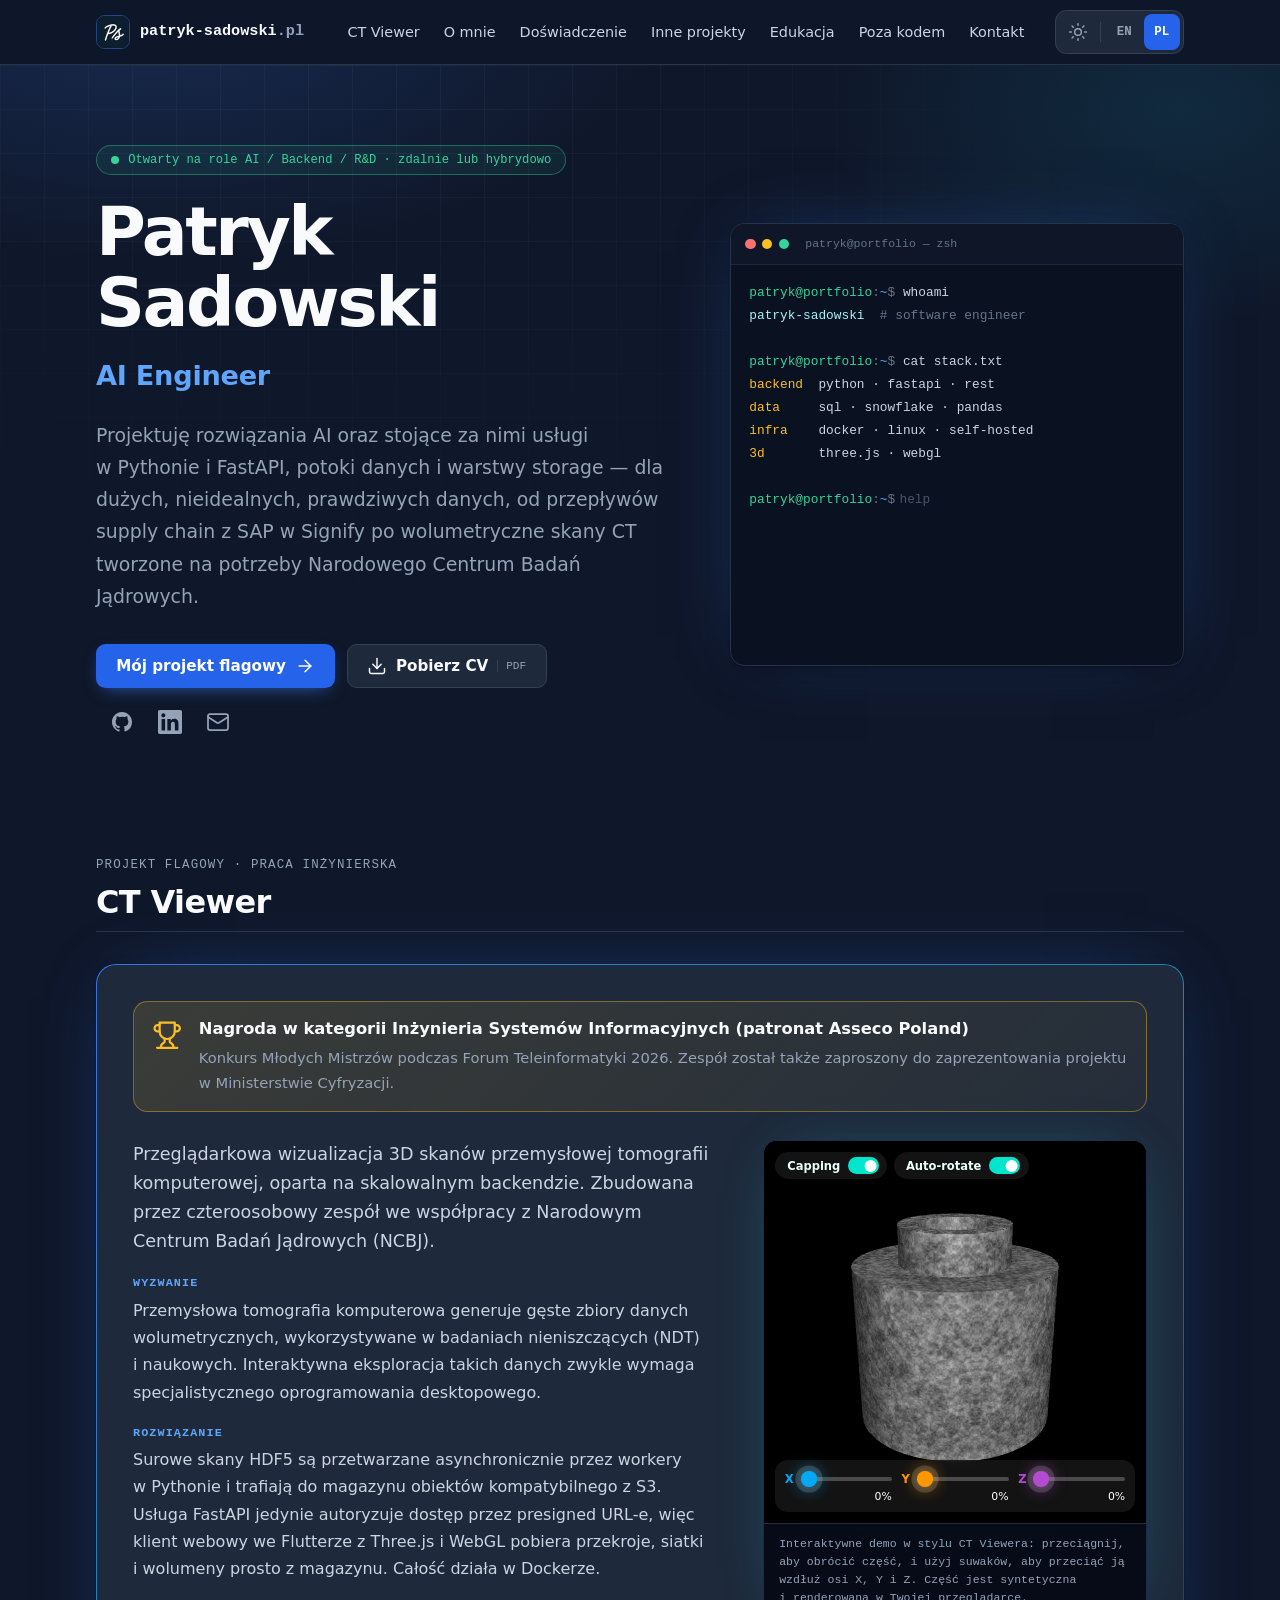
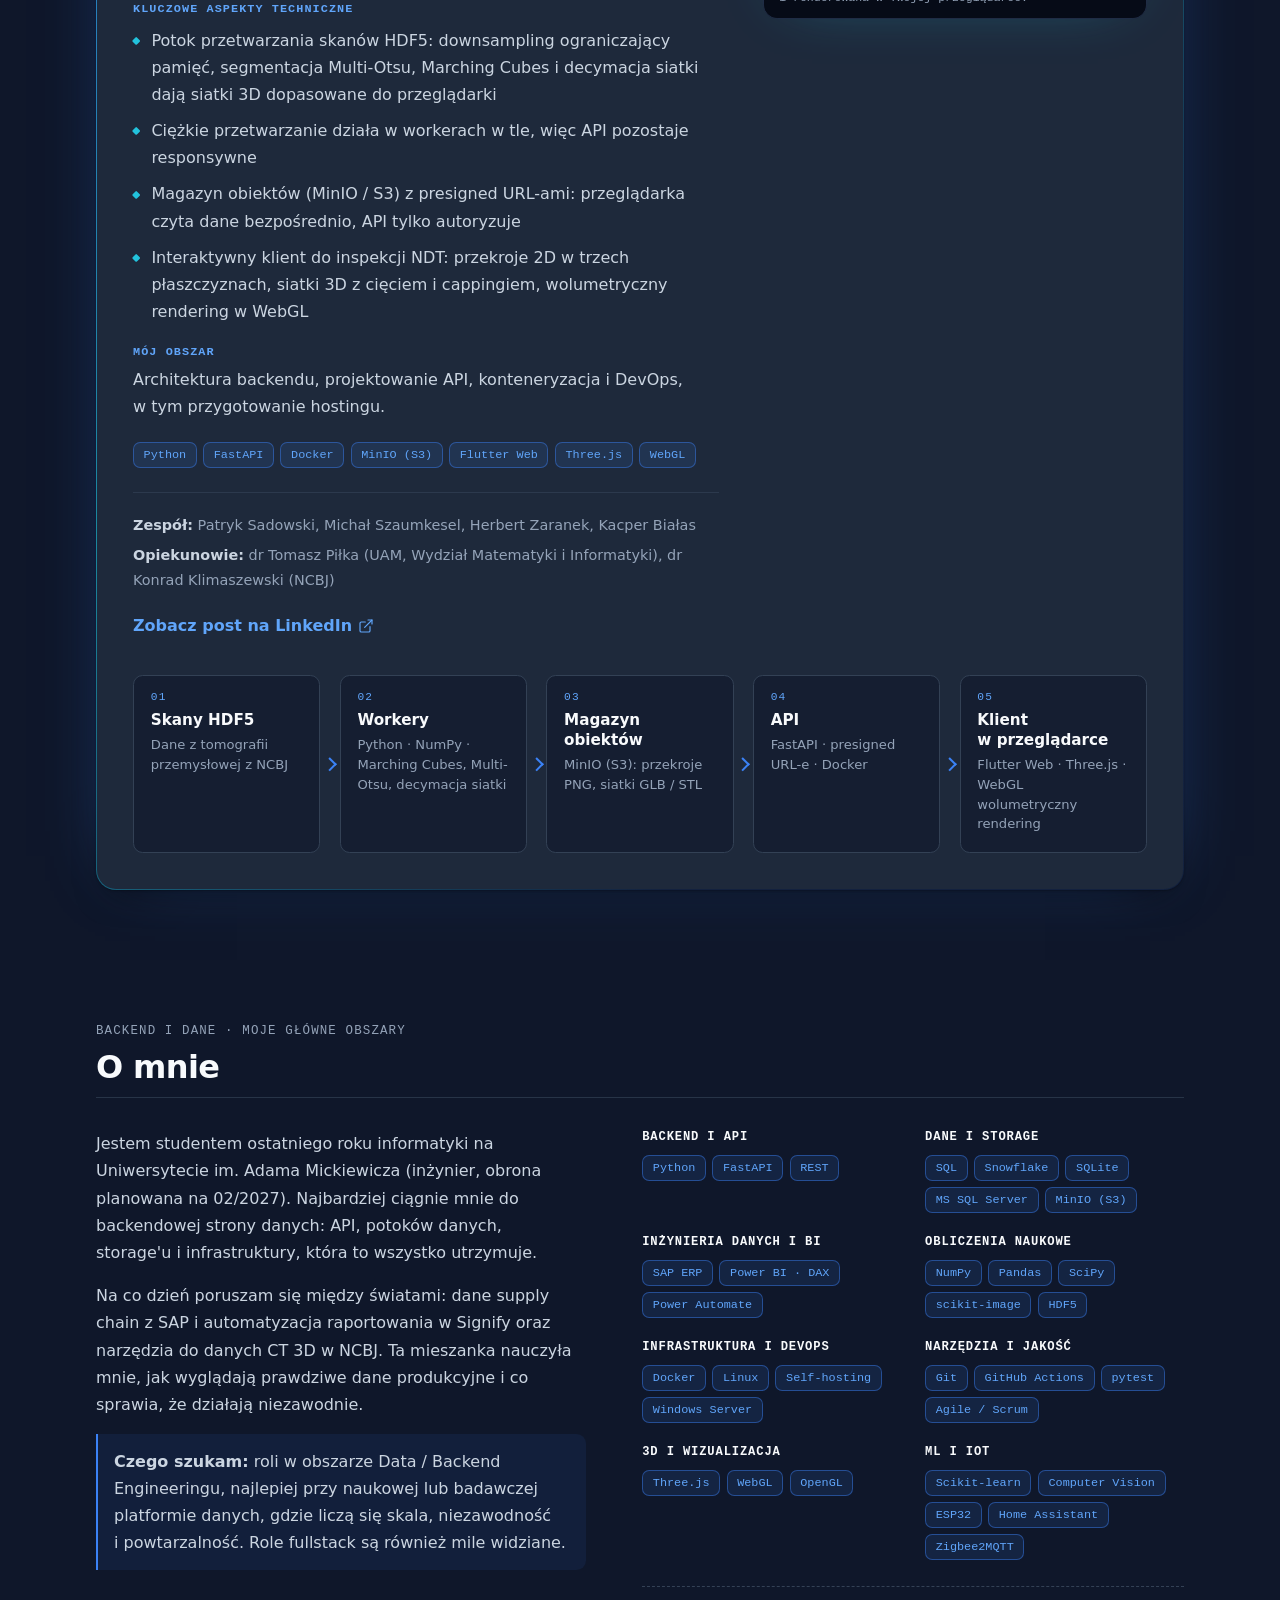
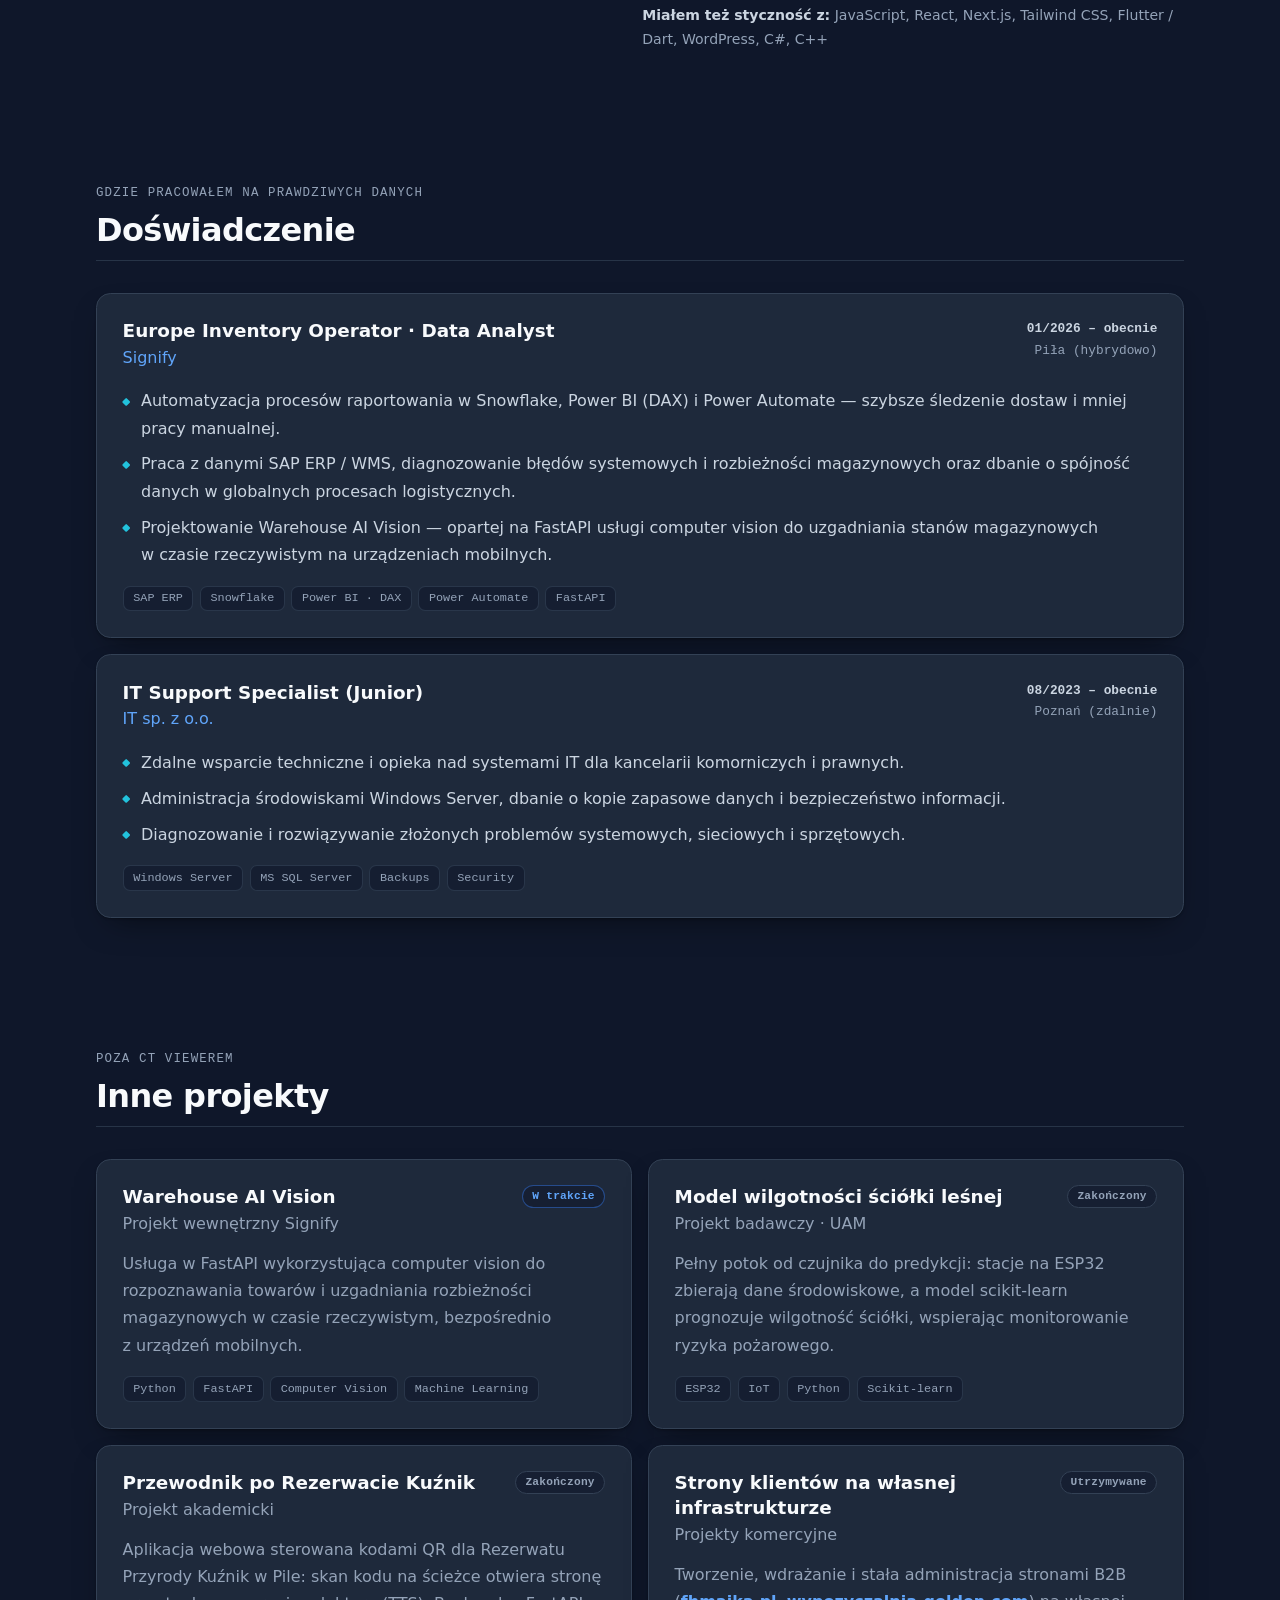
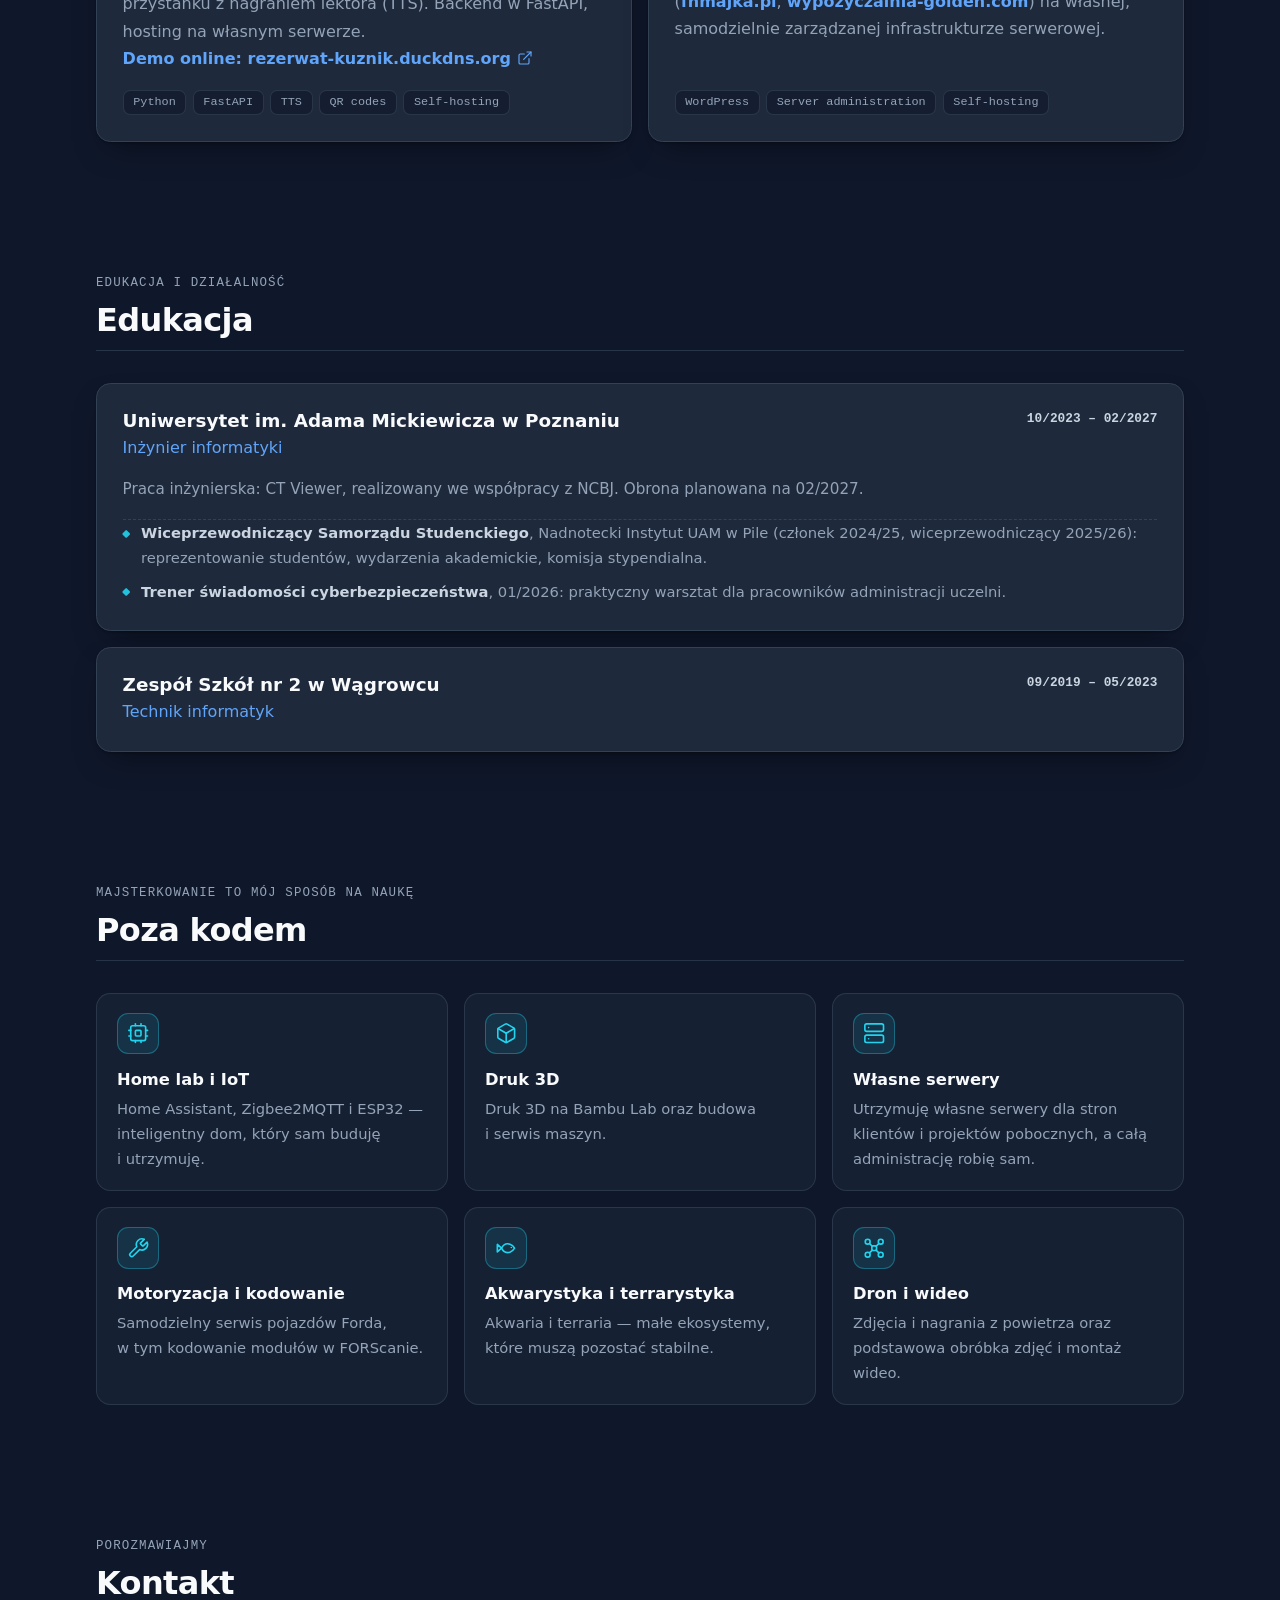
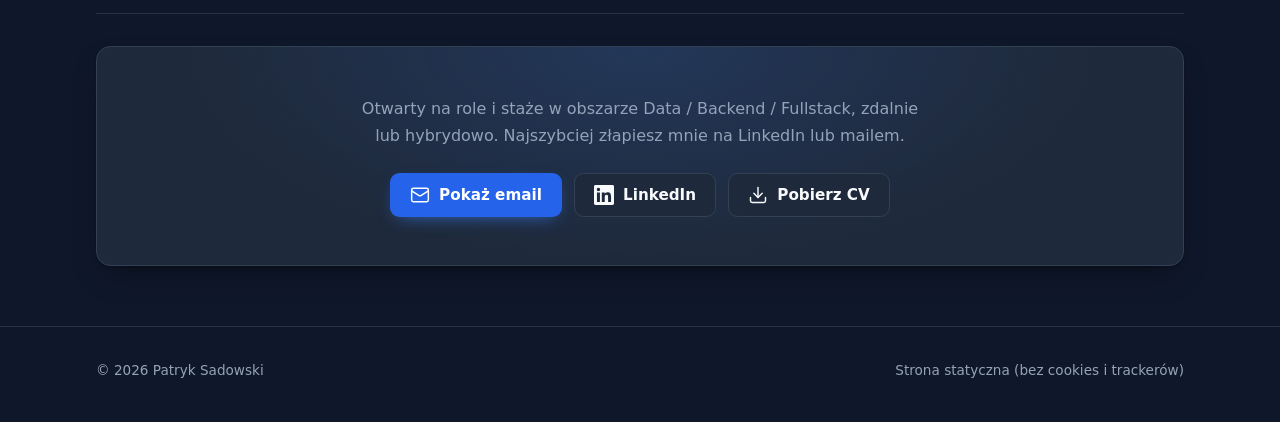
==== commit 6860af61: "feat: new og-image and hero description" ====
--- a/pl/index.html
+++ b/pl/index.html
@@ -106,7 +106,7 @@
 <p class="status"><span class="dot" aria-hidden="true"></span>Otwarty na role AI / Backend / R&amp;D · zdalnie lub hybrydowo</p>
 <h1 id="hero-title">Patryk Sadowski</h1>
 <p class="hero__role">AI Engineer</p>
-<p class="hero__lead">Projektuję usługi w&nbsp;Pythonie i&nbsp;FastAPI, potoki danych oraz warstwy storage dla dużych, nieidealnych, prawdziwych danych — od przepływów supply chain z&nbsp;SAP w&nbsp;Signify po wolumetryczne skany CT tworzone na potrzeby Narodowego Centrum Badań Jądrowych.</p>
+<p class="hero__lead">Projektuję rozwiązania AI oraz stojące za nimi usługi w&nbsp;Pythonie i&nbsp;FastAPI, potoki danych i&nbsp;warstwy storage — dla dużych, nieidealnych, prawdziwych danych, od przepływów supply chain z&nbsp;SAP w&nbsp;Signify po wolumetryczne skany CT tworzone na potrzeby Narodowego Centrum Badań Jądrowych.</p>
 <div class="hero__actions">
 <a class="btn btn--primary" href="#ct-viewer">Mój projekt flagowy<svg class="icon" aria-hidden="true"><use href="#i-arrow"/></svg></a>
 <a class="btn btn--ghost" href="../Patryk_Sadowski_CV.pdf" target="_blank" rel="noopener"><svg class="icon" aria-hidden="true"><use href="#i-download"/></svg>Pobierz CV<span class="btn__meta">PDF</span></a>
